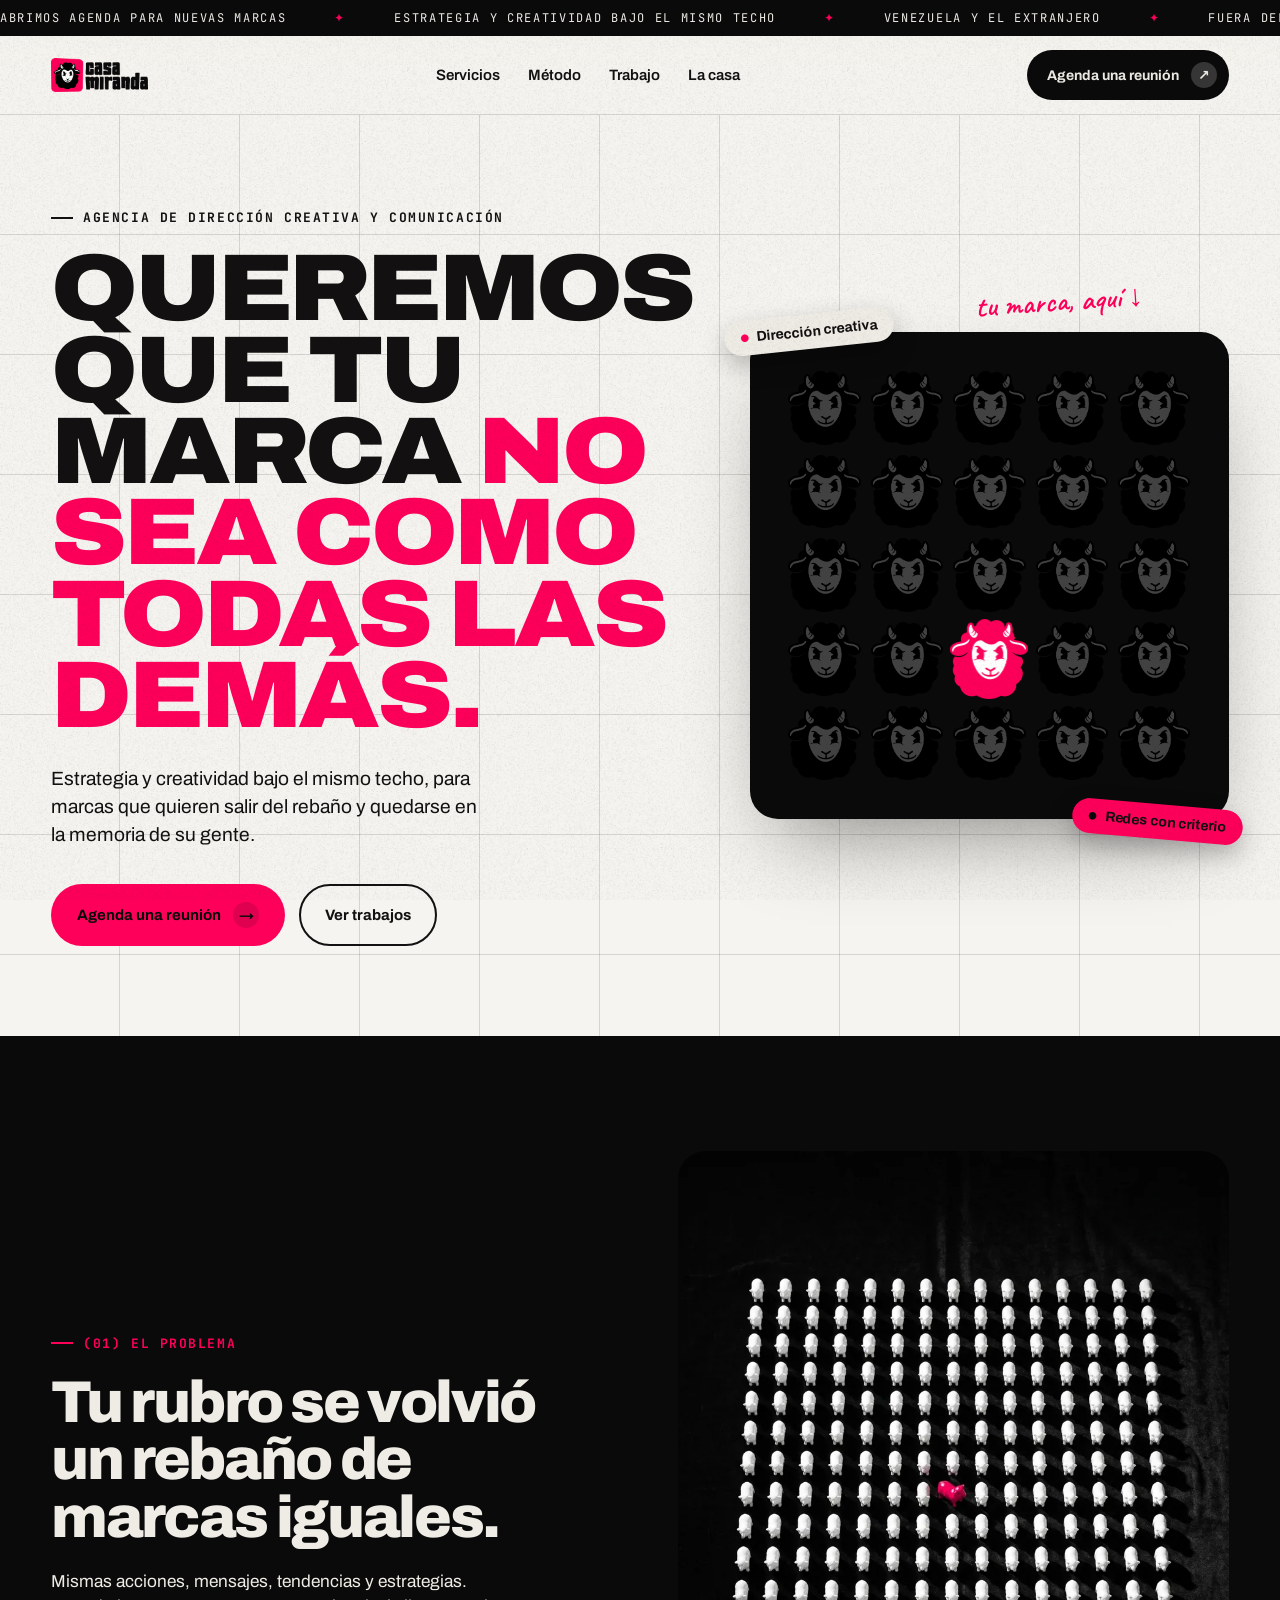
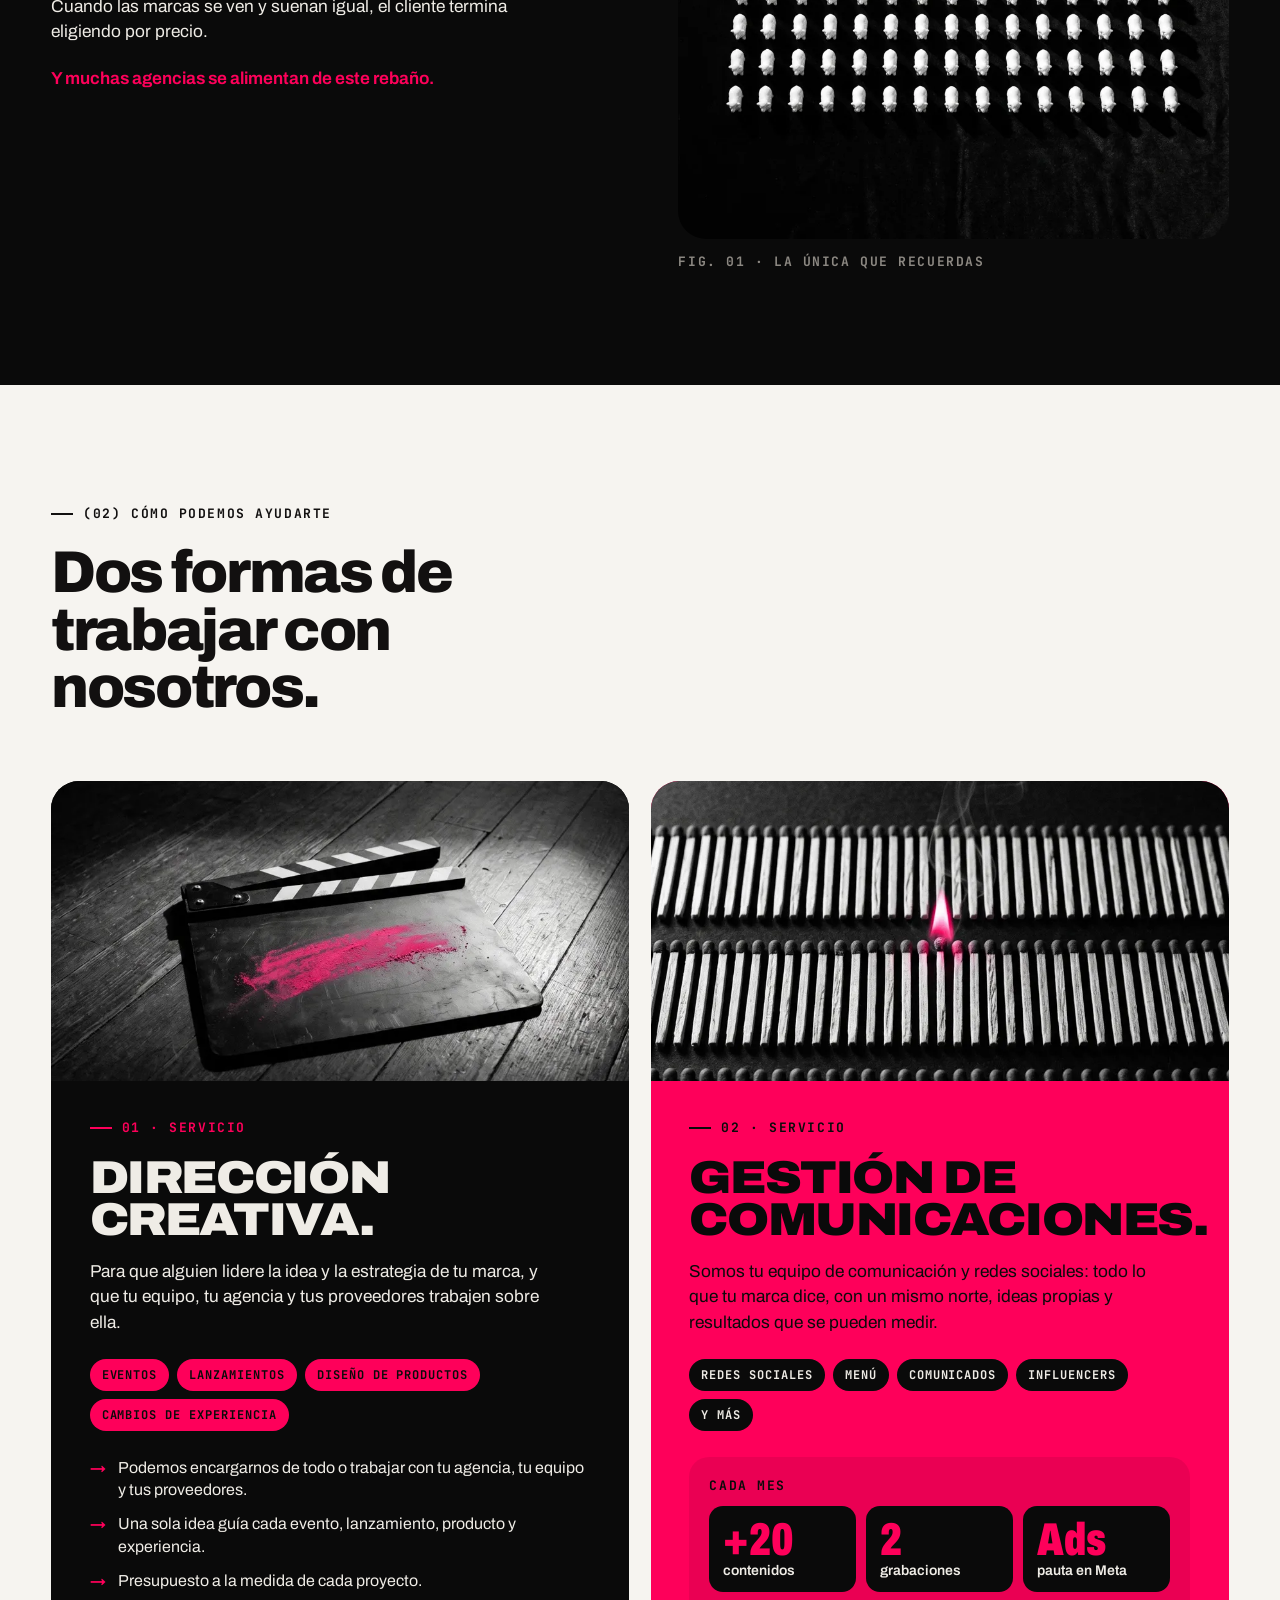
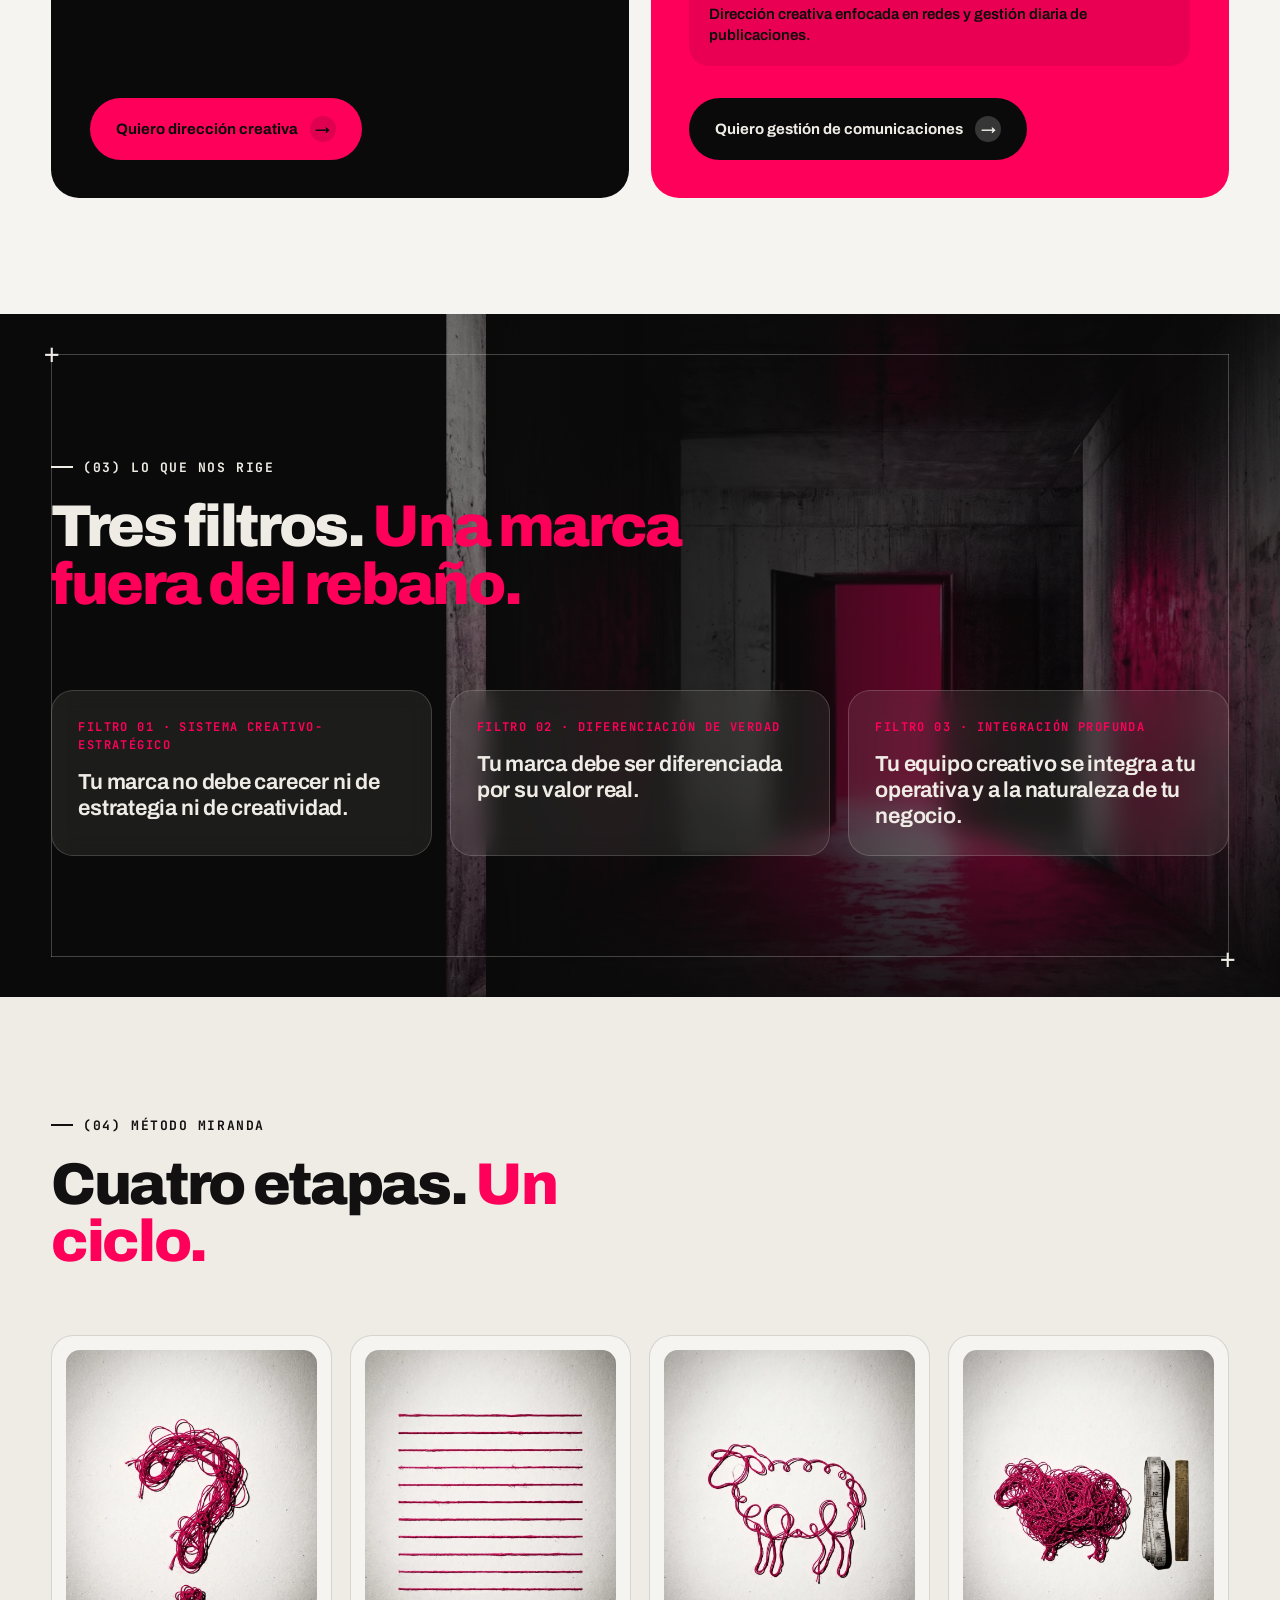
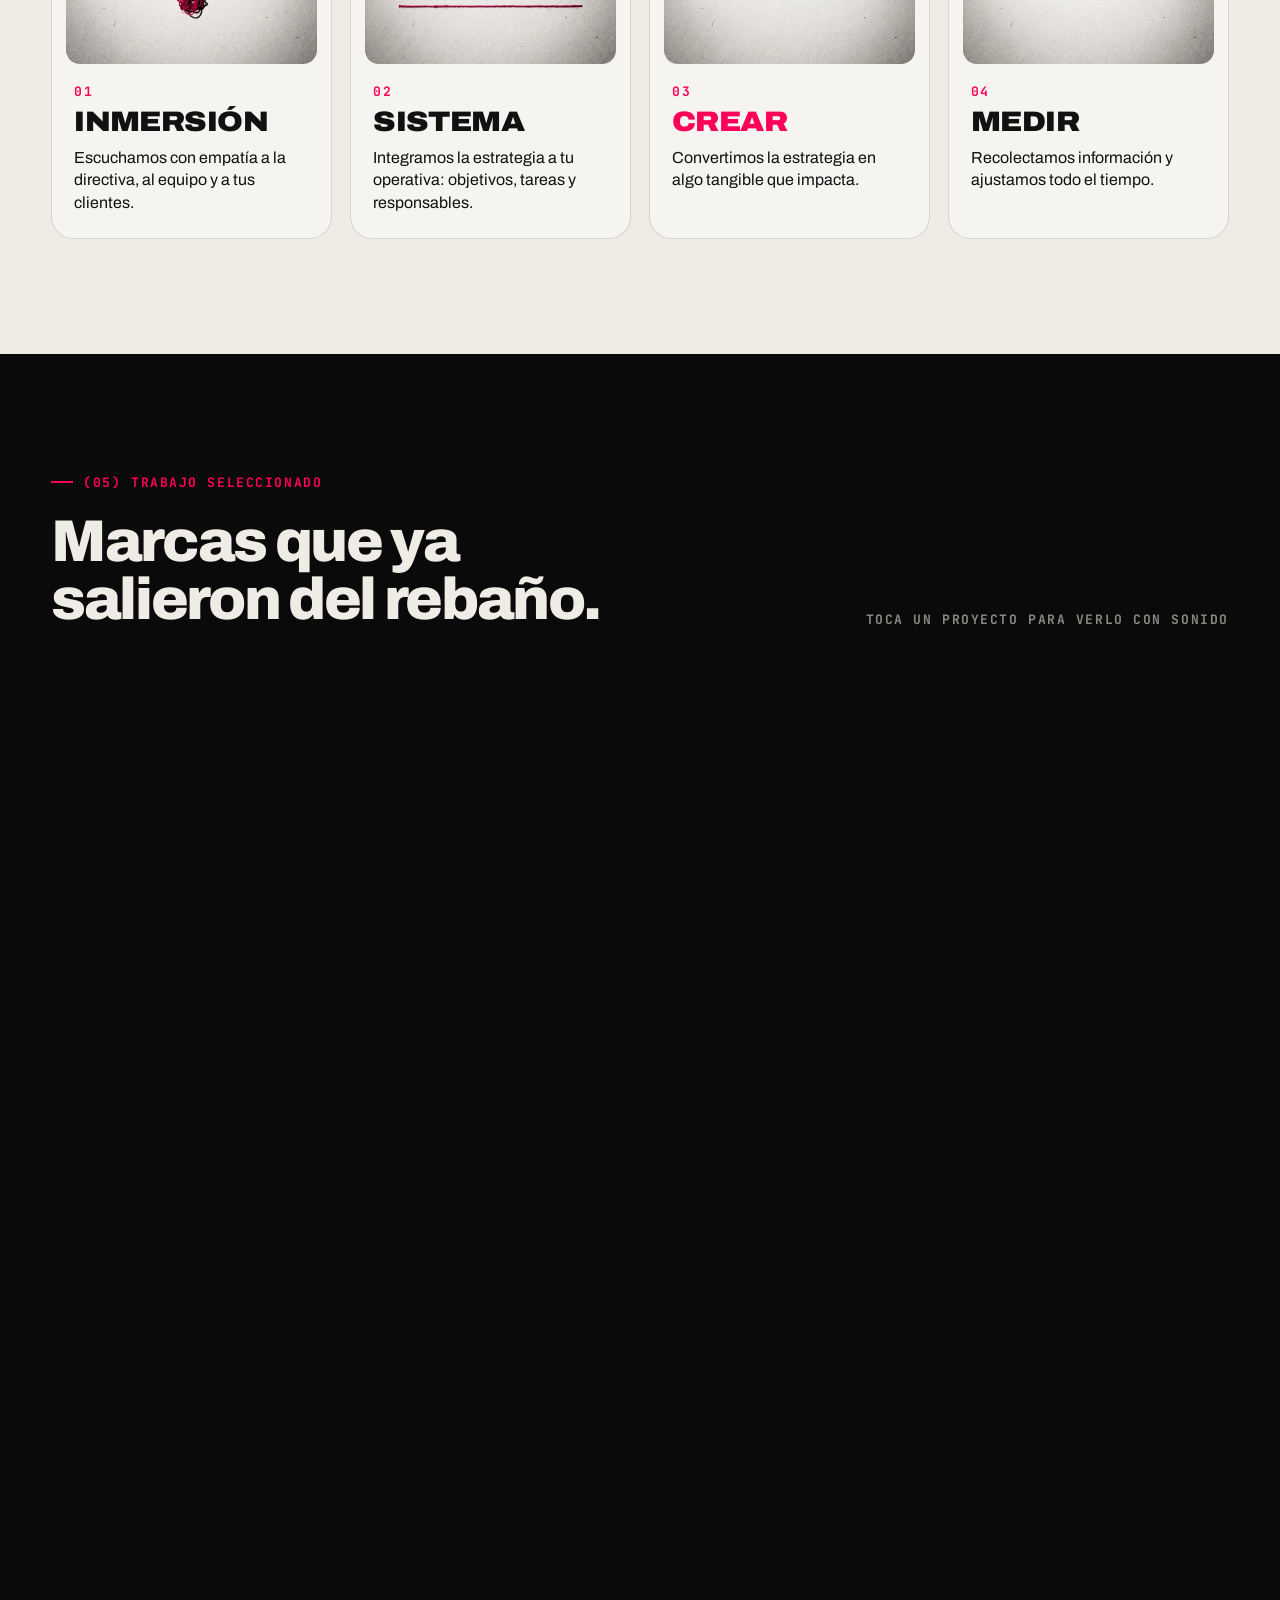
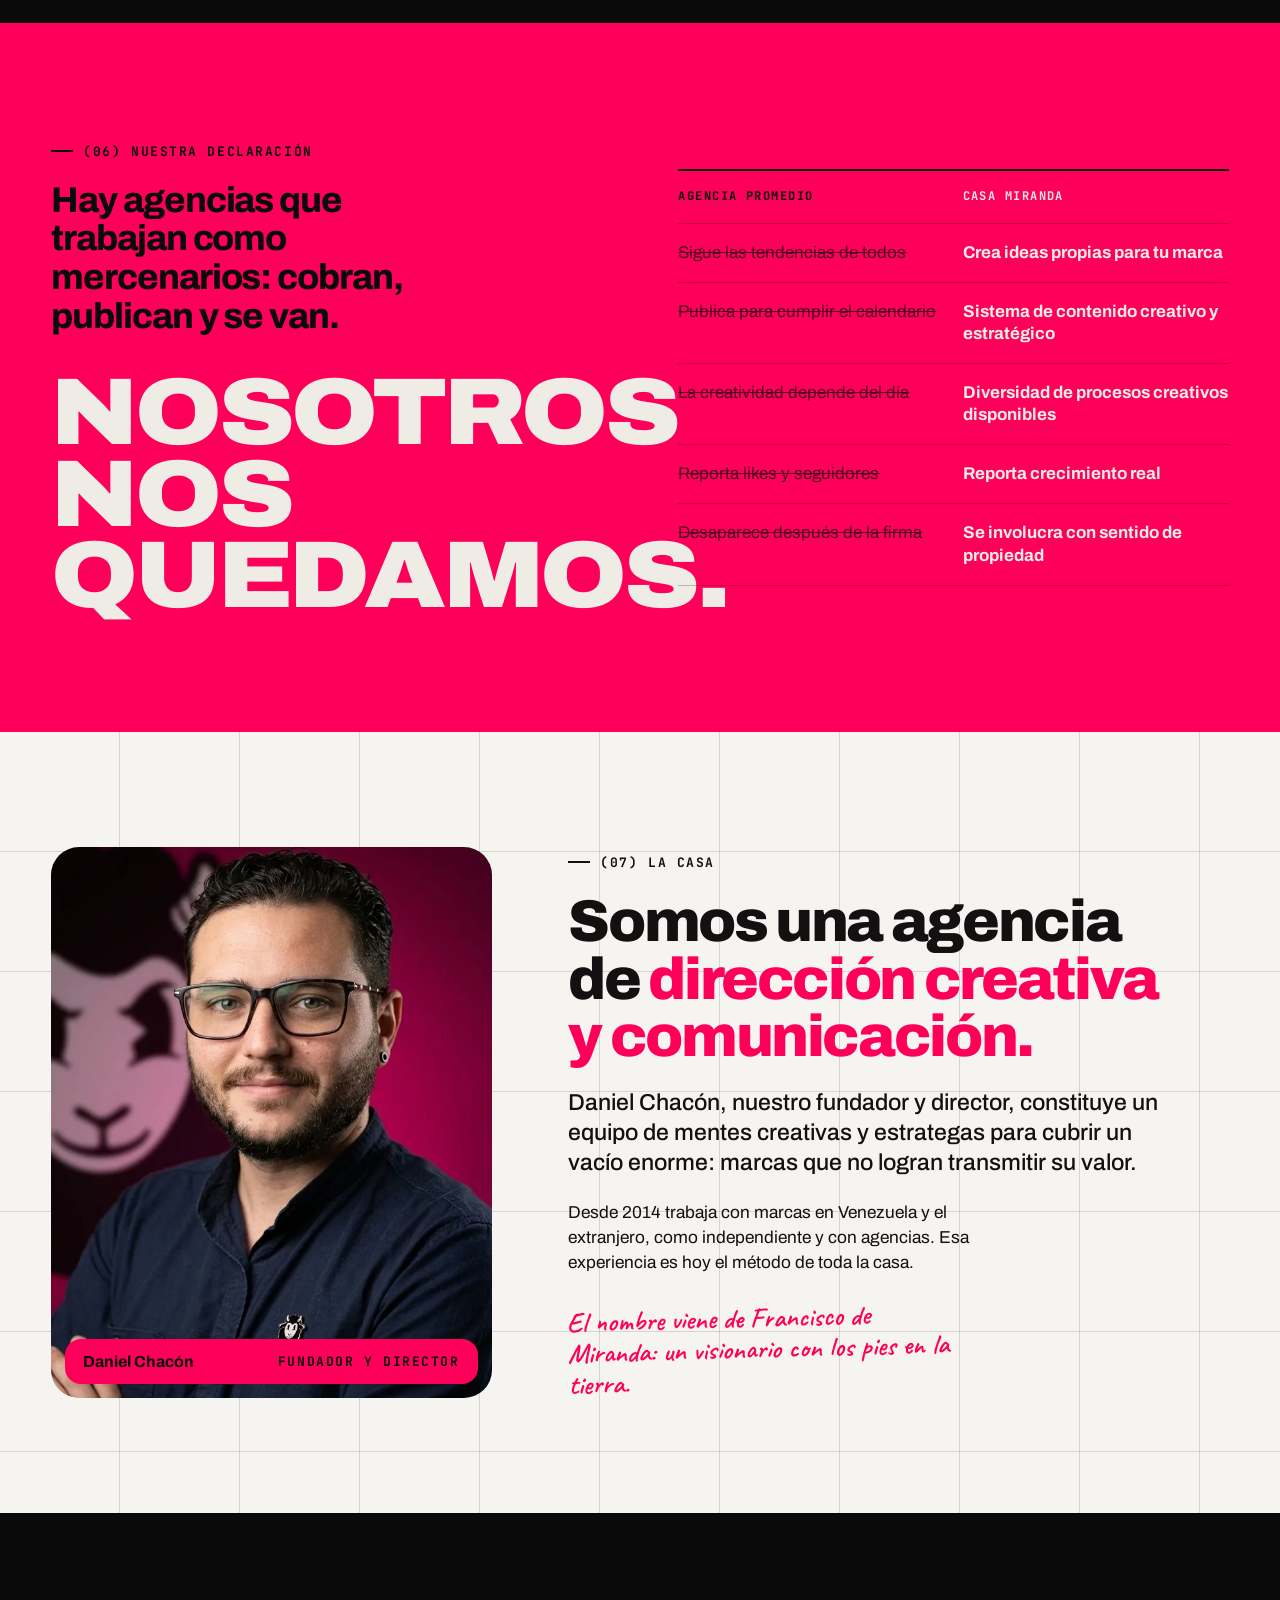
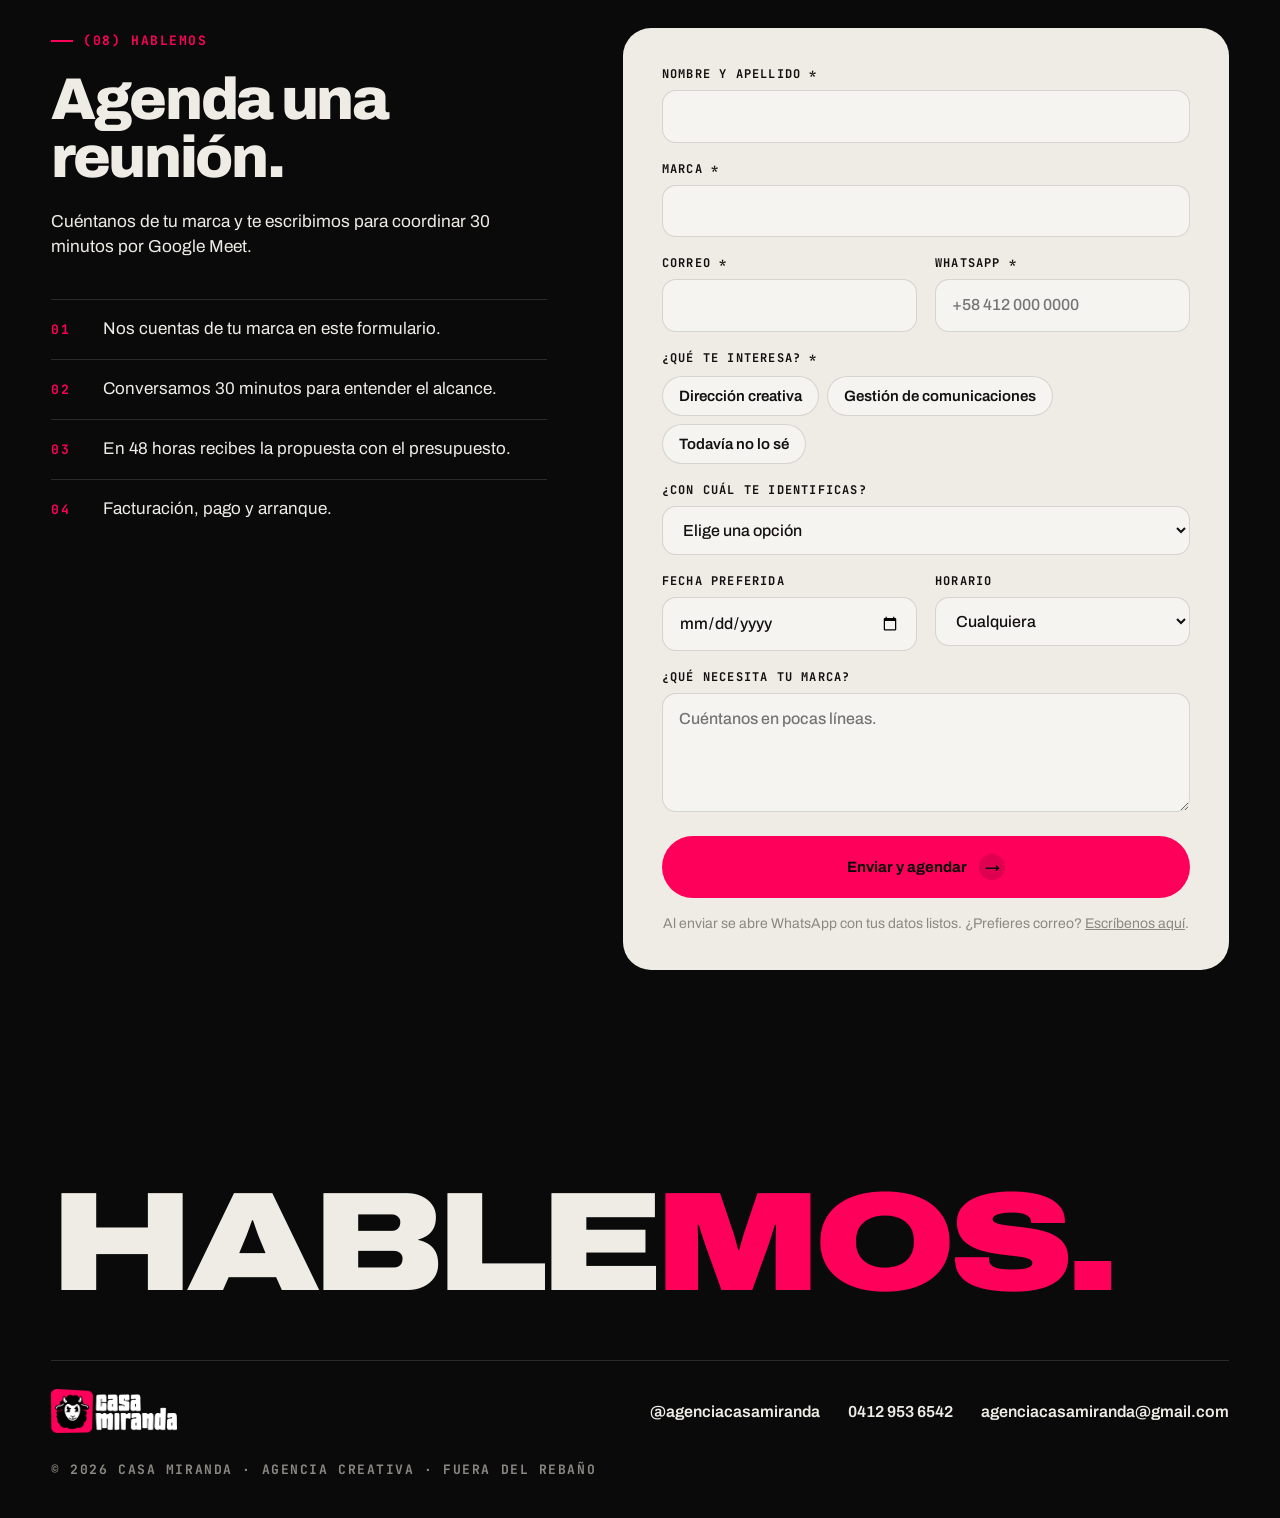
==== index.html @ c282ffa7 "Publish Casa Miranda landing page Co-authored-by: Copilot <223556219+Copilot@users.noreply.github.co" ====
<!doctype html>
<html lang="es">
<head>
<meta charset="utf-8">
<meta name="viewport" content="width=device-width, initial-scale=1">
<title>Casa Miranda · Agencia de dirección creativa y comunicación</title>
<meta name="description" content="Queremos que tu marca no sea como todas las demás. Dirección creativa y gestión de comunicaciones: estrategia y creatividad bajo el mismo techo.">
<meta name="theme-color" content="#0A0A0A">
<meta property="og:title" content="Casa Miranda · Fuera del rebaño">
<meta property="og:description" content="Agencia de dirección creativa y comunicación. Estrategia y creatividad bajo el mismo techo.">
<meta property="og:image" content="assets/og-casa-miranda.png">
<meta property="og:type" content="website">
<meta name="twitter:card" content="summary_large_image">
<meta name="twitter:title" content="Casa Miranda · Fuera del rebaño">
<meta name="twitter:description" content="Agencia de dirección creativa y comunicación. Estrategia y creatividad bajo el mismo techo.">
<meta name="twitter:image" content="assets/og-casa-miranda.png">
<link rel="icon" href="assets/favicon.png">
<link rel="preconnect" href="https://fonts.googleapis.com"><link rel="preconnect" href="https://fonts.gstatic.com" crossorigin>
<link href="https://fonts.googleapis.com/css2?family=Archivo:wdth,wght@62..125,400..900&family=JetBrains+Mono:wght@500;700&family=Caveat:wght@600&display=swap" rel="stylesheet">
<link rel="stylesheet" href="styles.css">
<noscript><style>.revela{opacity:1!important;transform:none!important}</style></noscript>
</head>
<body>

<div class="ticker" aria-hidden="true"><div class="ticker__pista">
  <span>Abrimos agenda para nuevas marcas</span><span>Estrategia y creatividad bajo el mismo techo</span><span>Venezuela y el extranjero</span><span>Fuera del rebaño</span>
  <span>Abrimos agenda para nuevas marcas</span><span>Estrategia y creatividad bajo el mismo techo</span><span>Venezuela y el extranjero</span><span>Fuera del rebaño</span>
</div></div>

<header class="nav">
  <a href="#inicio" class="nav__logo" aria-label="Casa Miranda, inicio"><img src="assets/logo-h-negro.png" alt="Casa Miranda"></a>
  <nav class="nav__links" aria-label="Secciones">
    <a href="#servicios">Servicios</a><a href="#metodo">Método</a><a href="#trabajo">Trabajo</a><a href="#casa">La casa</a>
  </nav>
  <a href="#agenda" class="boton boton--negro">Agenda una reunión <span class="flecha">↗</span></a>
</header>

<main id="inicio">

<!-- HERO -->
<section class="hero reticula">
  <div class="hero__texto">
    <p class="etiqueta">Agencia de dirección creativa y comunicación</p>
    <h1 class="titular">Queremos que tu marca <em>no sea como todas las demás.</em></h1>
    <p class="hero__bajada">Estrategia y creatividad bajo el mismo techo, para marcas que quieren salir del rebaño y quedarse en la memoria de su gente.</p>
    <div class="hero__acciones">
      <a href="#agenda" class="boton boton--rosa">Agenda una reunión <span class="flecha">→</span></a>
      <a href="#trabajo" class="boton boton--linea">Ver trabajos</a>
    </div>
  </div>
  <div class="hero__rebano" aria-label="Un rebaño de ovejas negras con una sola oveja rosa">
    <div class="rebano" id="rebano"></div>
    <span class="sticker sticker--1">Dirección creativa</span>
    <span class="sticker sticker--2">Redes con criterio</span>
    <span class="mano hero__nota">tu marca, aquí ↓</span>
  </div>
</section>

<!-- EL PROBLEMA -->
<section class="bloque bloque--negro problema">
  <div class="problema__texto revela">
    <p class="etiqueta etiqueta--rosa">(01) El problema</p>
    <h2 class="titulo">Tu rubro se volvió un rebaño de marcas iguales.</h2>
    <p class="cuerpo">Mismas acciones, mensajes, tendencias y estrategias. Cuando las marcas se ven y suenan igual, el cliente termina eligiendo por precio.</p>
    <p class="cuerpo cuerpo--rosa">Y muchas agencias se alimentan de este rebaño.</p>
  </div>
  <figure class="problema__foto revela">
    <img src="assets/img/cm-01.webp" alt="Cuadrícula de ovejas blancas de porcelana con una sola oveja rosa" loading="lazy">
    <figcaption class="mono">Fig. 01 · La única que recuerdas</figcaption>
  </figure>
</section>

<!-- SERVICIOS -->
<section class="bloque servicios" id="servicios">
  <div class="cabeza revela">
    <p class="etiqueta">(02) Cómo podemos ayudarte</p>
    <h2 class="titulo">Dos formas de trabajar con nosotros.</h2>
  </div>
  <div class="servicios__grid">
    <article class="servicio servicio--negro revela">
      <div class="servicio__foto"><img src="assets/img/cm-26.webp" alt="Claqueta de cine con una mancha rosa" loading="lazy"></div>
      <div class="servicio__cuerpo">
        <p class="etiqueta etiqueta--rosa">01 · Servicio</p>
        <h3 class="servicio__titulo">Dirección creativa.</h3>
        <p class="cuerpo">Para que alguien lidere la idea y la estrategia de tu marca, y que tu equipo, tu agencia y tus proveedores trabajen sobre ella.</p>
        <ul class="chips"><li>Eventos</li><li>Lanzamientos</li><li>Diseño de productos</li><li>Cambios de experiencia</li></ul>
        <ul class="lista">
          <li>Podemos encargarnos de todo o trabajar con tu agencia, tu equipo y tus proveedores.</li>
          <li>Una sola idea guía cada evento, lanzamiento, producto y experiencia.</li>
          <li>Presupuesto a la medida de cada proyecto.</li>
        </ul>
        <a href="#agenda" class="boton boton--rosa" data-servicio="Dirección creativa">Quiero dirección creativa <span class="flecha">→</span></a>
      </div>
    </article>
    <article class="servicio servicio--rosa revela">
      <div class="servicio__foto"><img src="assets/img/cm-03.webp" alt="Una fila de fósforos con uno solo encendido en rosa" loading="lazy"></div>
      <div class="servicio__cuerpo">
        <p class="etiqueta">02 · Servicio</p>
        <h3 class="servicio__titulo">Gestión de comunicaciones.</h3>
        <p class="cuerpo">Somos tu equipo de comunicación y redes sociales: todo lo que tu marca dice, con un mismo norte, ideas propias y resultados que se pueden medir.</p>
        <ul class="chips chips--negro"><li>Redes sociales</li><li>Menú</li><li>Comunicados</li><li>Influencers</li><li>Y más</li></ul>
        <div class="mes">
          <p class="mono mes__titulo">Cada mes</p>
          <div class="mes__grid">
            <div><strong>+20</strong><span>contenidos</span></div>
            <div><strong>2</strong><span>grabaciones</span></div>
            <div><strong>Ads</strong><span>pauta en Meta</span></div>
          </div>
          <p class="mes__extra">Dirección creativa enfocada en redes y gestión diaria de publicaciones.</p>
        </div>
        <a href="#agenda" class="boton boton--negro" data-servicio="Gestión de comunicaciones">Quiero gestión de comunicaciones <span class="flecha">→</span></a>
      </div>
    </article>
  </div>
</section>

<!-- TRES FILTROS -->
<section class="filtros" aria-labelledby="t-filtros">
  <div class="filtros__fondo"><img src="assets/img/cm-07-c.webp" alt="" loading="lazy"></div>
  <div class="filtros__reticula" aria-hidden="true"><i></i><i></i><i></i><i></i></div>
  <div class="filtros__contenido">
    <p class="etiqueta etiqueta--hueso revela">(03) Lo que nos rige</p>
    <h2 class="titulo titulo--hueso revela" id="t-filtros">Tres filtros. <em>Una marca fuera del rebaño.</em></h2>
    <div class="filtros__grid">
      <article class="filtro revela"><span class="mono">Filtro 01 · Sistema creativo-estratégico</span><p>Tu marca no debe carecer ni de estrategia ni de creatividad.</p></article>
      <article class="filtro revela"><span class="mono">Filtro 02 · Diferenciación de verdad</span><p>Tu marca debe ser diferenciada por su valor real.</p></article>
      <article class="filtro revela"><span class="mono">Filtro 03 · Integración profunda</span><p>Tu equipo creativo se integra a tu operativa y a la naturaleza de tu negocio.</p></article>
    </div>
  </div>
</section>

<!-- MÉTODO -->
<section class="bloque metodo" id="metodo">
  <div class="cabeza revela">
    <p class="etiqueta">(04) Método Miranda</p>
    <h2 class="titulo">Cuatro etapas. <em>Un ciclo.</em></h2>
  </div>
  <ol class="metodo__lista">
    <li class="paso revela"><img src="assets/img/cm-18.webp" alt="Hilo rosa enredado en forma de signo de interrogación" loading="lazy"><span class="mono">01</span><h3>Inmersión</h3><p>Escuchamos con empatía a la directiva, al equipo y a tus clientes.</p></li>
    <li class="paso revela"><img src="assets/img/cm-19.webp" alt="Hilo rosa ordenado en líneas rectas" loading="lazy"><span class="mono">02</span><h3>Sistema</h3><p>Integramos la estrategia a tu operativa: objetivos, tareas y responsables.</p></li>
    <li class="paso revela"><img src="assets/img/cm-20.webp" alt="Hilo rosa con la silueta de una oveja" loading="lazy"><span class="mono">03</span><h3>Crear</h3><p>Convertimos la estrategia en algo tangible que impacta.</p></li>
    <li class="paso revela"><img src="assets/img/cm-21.webp" alt="Oveja de hilo rosa junto a una cinta métrica" loading="lazy"><span class="mono">04</span><h3>Medir</h3><p>Recolectamos información y ajustamos todo el tiempo.</p></li>
  </ol>
</section>

<!-- TRABAJO -->
<section class="bloque bloque--negro trabajo" id="trabajo">
  <div class="cabeza cabeza--fila revela">
    <div>
      <p class="etiqueta etiqueta--rosa">(05) Trabajo seleccionado</p>
      <h2 class="titulo titulo--hueso">Marcas que ya salieron del rebaño.</h2>
    </div>
    <p class="mono trabajo__ayuda">Toca un proyecto para verlo con sonido</p>
  </div>
  <div class="trabajo__grid">
    <button class="caso revela" data-video="assets/video/yola.mp4">
      <span class="caso__marco"><video src="assets/video/yola.mp4" poster="assets/video/yola.jpg" muted loop playsinline preload="none"></video><span class="caso__play" aria-hidden="true">▶</span></span>
      <span class="caso__info"><span class="chips chips--chico"><span>Dirección creativa</span><span>Redes sociales</span></span>
        <strong>Yola Alliance</strong><span>Dirección creativa de programa de formación y gestión de comunicaciones en redes sociales.</span></span>
    </button>
    <button class="caso revela" data-video="assets/video/dos-maderas.mp4">
      <span class="caso__marco"><video src="assets/video/dos-maderas.mp4" poster="assets/video/dos-maderas.jpg" muted loop playsinline preload="none"></video><span class="caso__play" aria-hidden="true">▶</span></span>
      <span class="caso__info"><span class="chips chips--chico"><span>Experiencia de marca</span><span>Lanzamiento</span></span>
        <strong>Dos Maderas Café</strong><span>Dirección creativa de la experiencia de marca de la cafetería y contenido de lanzamiento.</span></span>
    </button>
    <button class="caso revela" data-video="assets/video/popsitiva.mp4">
      <span class="caso__marco"><video src="assets/video/popsitiva.mp4" poster="assets/video/popsitiva.jpg" muted loop playsinline preload="none"></video><span class="caso__play" aria-hidden="true">▶</span></span>
      <span class="caso__info"><span class="chips chips--chico"><span>Edición</span><span>Podcast</span></span>
        <strong>Popsitiva</strong><span>Edición de podcast.</span></span>
    </button>
  </div>
</section>

<!-- DECLARACIÓN -->
<section class="bloque bloque--rosa declaracion">
  <div class="declaracion__frase revela">
    <p class="etiqueta">(06) Nuestra declaración</p>
    <p class="declaracion__cita">Hay agencias que trabajan como mercenarios: cobran, publican y se van.</p>
    <p class="titular titular--hueso">Nosotros nos quedamos.</p>
  </div>
  <div class="contraste revela">
    <div class="contraste__fila contraste__cab"><span>Agencia promedio</span><span>Casa Miranda</span></div>
    <div class="contraste__fila"><s>Sigue las tendencias de todos</s><span>Crea ideas propias para tu marca</span></div>
    <div class="contraste__fila"><s>Publica para cumplir el calendario</s><span>Sistema de contenido creativo y estratégico</span></div>
    <div class="contraste__fila"><s>La creatividad depende del día</s><span>Diversidad de procesos creativos disponibles</span></div>
    <div class="contraste__fila"><s>Reporta likes y seguidores</s><span>Reporta crecimiento real</span></div>
    <div class="contraste__fila"><s>Desaparece después de la firma</s><span>Se involucra con sentido de propiedad</span></div>
  </div>
</section>

<!-- LA CASA -->
<section class="bloque casa reticula" id="casa">
  <figure class="casa__foto revela">
    <img src="assets/img/daniel.webp" alt="Daniel Chacón, fundador y director de Casa Miranda" loading="lazy">
    <figcaption><strong>Daniel Chacón</strong><span class="mono">Fundador y director</span></figcaption>
  </figure>
  <div class="casa__texto revela">
    <p class="etiqueta">(07) La casa</p>
    <h2 class="titulo">Somos una agencia de <em>dirección creativa y comunicación.</em></h2>
    <p class="cuerpo cuerpo--grande">Daniel Chacón, nuestro fundador y director, constituye un equipo de mentes creativas y estrategas para cubrir un vacío enorme: marcas que no logran transmitir su valor.</p>
    <p class="cuerpo">Desde 2014 trabaja con marcas en Venezuela y el extranjero, como independiente y con agencias. Esa experiencia es hoy el método de toda la casa.</p>
    <p class="mano casa__firma">El nombre viene de Francisco de Miranda: un visionario con los pies en la tierra.</p>
  </div>
</section>

<!-- AGENDA -->
<section class="bloque bloque--negro agenda" id="agenda">
  <div class="agenda__texto revela">
    <p class="etiqueta etiqueta--rosa">(08) Hablemos</p>
    <h2 class="titulo titulo--hueso">Agenda una reunión.</h2>
    <p class="cuerpo">Cuéntanos de tu marca y te escribimos para coordinar 30 minutos por Google Meet.</p>
    <ol class="pasos-cortos">
      <li><span class="mono">01</span>Nos cuentas de tu marca en este formulario.</li>
      <li><span class="mono">02</span>Conversamos 30 minutos para entender el alcance.</li>
      <li><span class="mono">03</span>En 48 horas recibes la propuesta con el presupuesto.</li>
      <li><span class="mono">04</span>Facturación, pago y arranque.</li>
    </ol>
  </div>
  <form class="formulario revela" id="formulario" novalidate>
    <div class="campo"><label for="f-nombre">Nombre y apellido *</label><input id="f-nombre" name="nombre" required autocomplete="name"></div>
    <div class="campo"><label for="f-marca">Marca *</label><input id="f-marca" name="marca" required autocomplete="organization"></div>
    <div class="campo campo--mitad"><label for="f-correo">Correo *</label><input id="f-correo" name="correo" type="email" required autocomplete="email"></div>
    <div class="campo campo--mitad"><label for="f-whatsapp">WhatsApp *</label><input id="f-whatsapp" name="whatsapp" type="tel" required autocomplete="tel" placeholder="+58 412 000 0000"></div>
    <fieldset class="campo">
      <legend>¿Qué te interesa? *</legend>
      <div class="opciones">
        <label><input type="radio" name="servicio" value="Dirección creativa" required><span>Dirección creativa</span></label>
        <label><input type="radio" name="servicio" value="Gestión de comunicaciones"><span>Gestión de comunicaciones</span></label>
        <label><input type="radio" name="servicio" value="Todavía no lo sé"><span>Todavía no lo sé</span></label>
      </div>
    </fieldset>
    <div class="campo"><label for="f-perfil">¿Con cuál te identificas?</label>
      <select id="f-perfil" name="perfil">
        <option value="">Elige una opción</option>
        <option>Mi marca tiene años de historia y no quiero quedarme dormido.</option>
        <option>Estoy cansado de propuestas de relleno y exijo ideas con buen acabado.</option>
        <option>Mi producto ya funciona, pero el marketing todavía depende de mí.</option>
        <option>Mi marca es parte de mi vida y quiero un equipo que la sienta igual.</option>
      </select></div>
    <div class="campo campo--mitad"><label for="f-fecha">Fecha preferida</label><input id="f-fecha" name="fecha" type="date"></div>
    <div class="campo campo--mitad"><label for="f-hora">Horario</label>
      <select id="f-hora" name="hora"><option value="">Cualquiera</option><option>Mañana</option><option>Tarde</option></select></div>
    <div class="campo"><label for="f-mensaje">¿Qué necesita tu marca?</label><textarea id="f-mensaje" name="mensaje" rows="4" placeholder="Cuéntanos en pocas líneas."></textarea></div>
    <p class="formulario__error" id="f-error" role="alert"></p>
    <button type="submit" class="boton boton--rosa boton--ancho">Enviar y agendar <span class="flecha">→</span></button>
    <p class="formulario__nota">Al enviar se abre WhatsApp con tus datos listos. ¿Prefieres correo? <a href="#" data-correo>Escríbenos aquí</a>.</p>
    <div class="formulario__ok" id="f-ok" hidden>
      <p class="titulo titulo--chico">Listo.</p>
      <p>Se abrió WhatsApp con tu solicitud. Si no se abrió, <a href="#" id="f-reabrir">toca aquí</a>. Te respondemos para fijar la reunión.</p>
    </div>
  </form>
</section>

</main>

<footer class="pie">
  <p class="pie__grande">Hable<em>mos.</em></p>
  <div class="pie__fila">
    <img src="assets/logo-h-blanco.png" alt="Casa Miranda" class="pie__logo">
    <ul class="pie__contacto">
      <li><a href="#" data-red="instagram">@agenciacasamiranda</a></li>
      <li><a href="#" data-wa="Hola, vengo de la web de Casa Miranda">0412 953 6542</a></li>
      <li><a href="#" data-correo>agenciacasamiranda@gmail.com</a></li>
    </ul>
  </div>
  <p class="mono pie__legal">© 2026 Casa Miranda · Agencia creativa · Fuera del rebaño</p>
</footer>

<div class="visor" id="visor" role="dialog" aria-modal="true" aria-label="Reproducción del proyecto" hidden>
  <button class="visor__cerrar" aria-label="Cerrar">✕</button>
  <video controls playsinline></video>
</div>

<script src="main.js"></script>
</body>
</html>
---- styles.css ----
/* Casa Miranda · landing v2 — editorial con grano, retícula visible y un solo golpe de rosa */
:root {
  --rosa: #FE005A; --rosa-osc: #D9004D; --negro: #0A0A0A; --carbon: #161514; --hueso: #EFECE6; --papel: #F6F4F0;
  --piedra: #8C8882; --tinta: #121010; --linea: rgba(18, 16, 16, .14); --linea-osc: rgba(239, 236, 230, .14);
  --f: 'Archivo', system-ui, sans-serif; --mono: 'JetBrains Mono', ui-monospace, monospace; --mano: 'Caveat', cursive;
  --m: clamp(18px, 4vw, 64px); --radio: 28px; --max: 1440px;
}
* { box-sizing: border-box; margin: 0; padding: 0; }
html { scroll-behavior: smooth; scroll-padding-top: 90px; }
body { font-family: var(--f); background: var(--papel); color: var(--tinta); -webkit-font-smoothing: antialiased; overflow-x: hidden; }
body::after { content: ''; position: fixed; inset: 0; pointer-events: none; z-index: 100; background: url('assets/grano-oscuro.png'); background-size: 220px; opacity: .22; mix-blend-mode: multiply; }
img, video { display: block; max-width: 100%; }
a { color: inherit; }
em { font-style: normal; color: var(--rosa); }

/* Tipografía */
.etiqueta, .mono { font-family: var(--mono); font-weight: 700; font-size: 13px; letter-spacing: .12em; text-transform: uppercase; }
.etiqueta { margin-bottom: 22px; display: inline-flex; gap: 10px; align-items: center; }
.etiqueta::before { content: ''; width: 22px; height: 2px; background: currentColor; }
.etiqueta--rosa { color: var(--rosa); } .etiqueta--hueso { color: var(--hueso); }
.titular { font-weight: 900; font-variation-settings: 'wdth' 112; text-transform: uppercase; font-size: clamp(44px, 7.4vw, 124px); line-height: .86; letter-spacing: -.035em; }
.titular--hueso { color: var(--hueso); }
.titulo { font-weight: 850; font-variation-settings: 'wdth' 100; font-size: clamp(34px, 4.6vw, 72px); line-height: .98; letter-spacing: -.04em; max-width: 16ch; }
.titulo--hueso { color: var(--hueso); }
.titulo--chico { font-size: 34px; }
.cuerpo { font-size: clamp(17px, 1.35vw, 21px); line-height: 1.45; max-width: 46ch; margin-top: 22px; }
.cuerpo--grande { font-size: clamp(20px, 1.8vw, 28px); line-height: 1.3; font-weight: 500; }
.cuerpo--rosa { color: var(--rosa); font-weight: 650; }
.mano { font-family: var(--mano); font-weight: 600; color: var(--rosa); }

/* Botones */
.boton { display: inline-flex; align-items: center; gap: 12px; padding: 16px 24px; border-radius: 999px; font-weight: 700; font-size: 15px; text-decoration: none; border: 2px solid transparent; transition: transform .25s cubic-bezier(.2,.8,.2,1), background .2s, color .2s; white-space: nowrap; cursor: pointer; font-family: var(--f); }
.boton:hover { transform: translateY(-2px); }
.boton .flecha { display: inline-grid; place-items: center; width: 26px; height: 26px; border-radius: 50%; background: rgba(255,255,255,.18); transition: transform .25s; }
.boton:hover .flecha { transform: rotate(-45deg); }
.boton--negro { background: var(--negro); color: var(--hueso); }
.boton--rosa { background: var(--rosa); color: var(--negro); }
.boton--rosa .flecha { background: rgba(0,0,0,.12); }
.boton--linea { border-color: var(--tinta); }
.boton--ancho { width: 100%; justify-content: center; }

/* Ticker y navegación */
.ticker { background: var(--negro); color: var(--hueso); overflow: hidden; font-family: var(--mono); font-size: 12px; letter-spacing: .14em; text-transform: uppercase; padding: 10px 0; }
.ticker__pista { display: flex; gap: 48px; width: max-content; animation: ticker 38s linear infinite; }
.ticker__pista span::after { content: '✦'; color: var(--rosa); margin-left: 48px; }
@keyframes ticker { to { transform: translateX(-50%); } }
.nav { position: sticky; top: 0; z-index: 50; display: flex; align-items: center; justify-content: space-between; gap: 20px; padding: 14px var(--m); background: rgba(246,244,240,.82); backdrop-filter: blur(14px); border-bottom: 1px solid var(--linea); }
.nav__logo img { height: 34px; }
.nav__links { display: flex; gap: 28px; font-weight: 600; font-size: 15px; }
.nav__links a { text-decoration: none; position: relative; }
.nav__links a::after { content: ''; position: absolute; left: 0; right: 100%; bottom: -4px; height: 2px; background: var(--rosa); transition: right .3s; }
.nav__links a:hover::after { right: 0; }
.nav .boton { padding: 10px 10px 10px 18px; font-size: 14px; }

/* Retícula de fondo */
.reticula { background-image: linear-gradient(var(--linea) 1px, transparent 1px), linear-gradient(90deg, var(--linea) 1px, transparent 1px); background-size: 120px 120px; background-position: -1px -1px; }

/* HERO */
.hero { display: grid; grid-template-columns: minmax(0, 1.15fr) minmax(0, .85fr); gap: clamp(28px, 4vw, 72px); align-items: center; padding: clamp(48px, 7vw, 110px) var(--m) clamp(60px, 7vw, 120px); max-width: var(--max); margin: 0 auto; }
.hero__bajada { font-size: clamp(18px, 1.5vw, 22px); line-height: 1.45; max-width: 40ch; margin-top: 28px; }
.hero__acciones { display: flex; gap: 14px; margin-top: 36px; flex-wrap: wrap; }
.hero__rebano { position: relative; background: var(--negro); border-radius: var(--radio); padding: clamp(22px, 3vw, 40px); box-shadow: 0 40px 80px -30px rgba(0,0,0,.45); }
.rebano { display: grid; grid-template-columns: repeat(5, 1fr); gap: 10px; }
.rebano img { width: 100%; aspect-ratio: 881/900; transition: transform .35s cubic-bezier(.2,.8,.2,1); cursor: pointer; }
.rebano img:hover { transform: translateY(-6px) rotate(-6deg); }
.rebano img.es-rosa { transform: scale(1.08); animation: brinco 2.6s ease-in-out infinite; }
@keyframes brinco { 0%, 70%, 100% { transform: translateY(0) scale(1.08); } 80% { transform: translateY(-14px) scale(1.12) rotate(-6deg); } 90% { transform: translateY(0) scale(1.08); } }
.sticker { position: absolute; background: var(--hueso); color: var(--tinta); font-weight: 700; font-size: 14px; padding: 10px 16px; border-radius: 999px; box-shadow: 0 10px 24px rgba(0,0,0,.25); white-space: nowrap; }
.sticker::before { content: '●'; color: var(--rosa); margin-right: 8px; font-size: 10px; vertical-align: 2px; }
.sticker--1 { top: -18px; left: -26px; transform: rotate(-6deg); }
.sticker--2 { bottom: -20px; right: -14px; transform: rotate(5deg); background: var(--rosa); }
.sticker--2::before { color: var(--negro); }
.hero__nota { position: absolute; top: -50px; right: 18%; font-size: 30px; transform: rotate(-4deg); }

/* Bloques */
.bloque { padding: clamp(70px, 9vw, 140px) var(--m); }
.bloque > * { max-width: var(--max); margin-left: auto; margin-right: auto; }
.bloque--negro { background: var(--negro); color: var(--hueso); }
.bloque--rosa { background: var(--rosa); color: var(--negro); }
.cabeza { margin-bottom: clamp(36px, 5vw, 70px); }
.cabeza--fila { display: flex; justify-content: space-between; align-items: flex-end; gap: 24px; flex-wrap: wrap; }

/* Problema */
.problema { display: grid; grid-template-columns: 1fr 1fr; gap: clamp(32px, 6vw, 100px); align-items: center; }
.problema > * { margin: 0; }
.problema__foto { position: relative; }
.problema__foto img { border-radius: var(--radio); aspect-ratio: 4/5; object-fit: cover; width: 100%; }
.problema__foto figcaption { margin-top: 14px; color: var(--piedra); }

/* Servicios */
.servicios__grid { display: grid; grid-template-columns: 1fr 1fr; gap: 22px; }
.servicio { border-radius: var(--radio); overflow: hidden; display: grid; grid-template-rows: 300px 1fr; transition: transform .4s cubic-bezier(.2,.8,.2,1); }
.servicio:hover { transform: translateY(-6px); }
.servicio--negro { background: var(--negro); color: var(--hueso); }
.servicio--rosa { background: var(--rosa); color: var(--negro); }
.servicio__foto { overflow: hidden; }
.servicio__foto img { width: 100%; height: 100%; object-fit: cover; transition: transform 1.2s cubic-bezier(.2,.8,.2,1); }
.servicio:hover .servicio__foto img { transform: scale(1.05); }
.servicio__cuerpo { padding: clamp(26px, 3vw, 44px); display: flex; flex-direction: column; align-items: flex-start; }
.servicio__titulo { font-weight: 900; font-variation-settings: 'wdth' 112; text-transform: uppercase; font-size: clamp(34px, 3.6vw, 58px); line-height: .9; letter-spacing: -.03em; }
.servicio .cuerpo { margin-top: 18px; }
.servicio .boton { margin-top: auto; }
.chips { list-style: none; display: flex; flex-wrap: wrap; gap: 8px; margin: 24px 0 8px; }
.chips li, .chips span { font-family: var(--mono); font-size: 12px; font-weight: 700; letter-spacing: .08em; text-transform: uppercase; padding: 8px 12px; border-radius: 999px; background: var(--rosa); color: var(--negro); }
.chips--negro li { background: var(--negro); color: var(--hueso); }
.chips--chico { margin: 0 0 14px; }
.chips--chico span { background: transparent; border: 1.5px solid var(--linea-osc); color: var(--hueso); font-size: 11px; padding: 6px 10px; }
.lista { list-style: none; margin: 18px 0 32px; display: grid; gap: 12px; }
.lista li { padding-left: 28px; position: relative; line-height: 1.4; font-size: 16px; }
.lista li::before { content: '→'; position: absolute; left: 0; color: var(--rosa); font-weight: 800; }
.mes { background: rgba(0,0,0,.08); border-radius: 20px; padding: 20px; margin: 18px 0 32px; width: 100%; }
.mes__titulo { margin-bottom: 12px; }
.mes__grid { display: grid; grid-template-columns: repeat(3, 1fr); gap: 10px; }
.mes__grid div { background: var(--negro); color: var(--hueso); border-radius: 14px; padding: 14px; }
.mes__grid strong { display: block; font-weight: 900; font-variation-settings: 'wdth' 70; font-size: 46px; line-height: .9; color: var(--rosa); }
.mes__grid span { font-size: 14px; font-weight: 600; }
.mes__extra { margin-top: 12px; font-weight: 600; font-size: 15px; line-height: 1.4; }

/* Filtros: sección cinematográfica con retícula y cruces */
.filtros { position: relative; color: var(--hueso); padding: clamp(90px, 11vw, 170px) var(--m); overflow: hidden; background: var(--negro); }
.filtros__fondo { position: absolute; inset: 0; }
.filtros__fondo img { width: 100%; height: 100%; object-fit: cover; opacity: .55; transform: scale(1.1); }
.filtros__fondo::after { content: ''; position: absolute; inset: 0; background: linear-gradient(180deg, rgba(10,10,10,.85), rgba(10,10,10,.35) 45%, rgba(10,10,10,.9)); }
.filtros__reticula { position: absolute; inset: 40px var(--m); pointer-events: none; }
.filtros__reticula i { position: absolute; background: rgba(239,236,230,.25); }
.filtros__reticula i:nth-child(1) { left: 0; right: 0; top: 0; height: 1px; } .filtros__reticula i:nth-child(2) { left: 0; right: 0; bottom: 0; height: 1px; }
.filtros__reticula i:nth-child(3) { top: 0; bottom: 0; left: 0; width: 1px; } .filtros__reticula i:nth-child(4) { top: 0; bottom: 0; right: 0; width: 1px; }
.filtros__reticula::before, .filtros__reticula::after { content: '+'; position: absolute; font-size: 28px; color: var(--hueso); line-height: 1; }
.filtros__reticula::before { top: -15px; left: -8px; } .filtros__reticula::after { bottom: -15px; right: -8px; }
.filtros__contenido { position: relative; max-width: var(--max); margin: 0 auto; }
.filtros .titulo { max-width: 18ch; }
.filtros__grid { display: grid; grid-template-columns: repeat(3, 1fr); gap: 18px; margin-top: clamp(40px, 6vw, 90px); }
.filtro { background: rgba(239,236,230,.08); backdrop-filter: blur(12px); border: 1px solid rgba(239,236,230,.18); border-radius: 22px; padding: 26px; }
.filtro .mono { color: var(--rosa); font-size: 12px; }
.filtro p { margin-top: 16px; font-size: clamp(20px, 1.7vw, 26px); font-weight: 650; line-height: 1.2; letter-spacing: -.01em; }

/* Método */
.metodo { background: var(--hueso); }
.metodo__lista { list-style: none; display: grid; grid-template-columns: repeat(4, 1fr); gap: 18px; }
.paso { background: var(--papel); border: 1px solid var(--linea); border-radius: 22px; padding: 14px 14px 24px; }
.paso img { border-radius: 14px; aspect-ratio: 4/5; object-fit: cover; width: 100%; margin-bottom: 18px; }
.paso .mono { color: var(--rosa); padding: 0 8px; }
.paso h3 { font-weight: 900; font-variation-settings: 'wdth' 112; text-transform: uppercase; font-size: clamp(24px, 2.2vw, 34px); letter-spacing: -.02em; padding: 6px 8px 0; }
.paso p { padding: 10px 8px 0; line-height: 1.4; font-size: 16px; }
.paso:nth-child(3) h3 { color: var(--rosa); }

/* Trabajo */
.trabajo__ayuda { color: var(--piedra); }
.trabajo__grid { display: grid; grid-template-columns: repeat(3, 1fr); gap: 22px; }
.caso { all: unset; cursor: pointer; display: flex; flex-direction: column; gap: 18px; color: var(--hueso); }
.caso__marco { position: relative; display: block; border-radius: var(--radio); overflow: hidden; aspect-ratio: 9/16; background: var(--carbon); transition: transform .5s cubic-bezier(.2,.8,.2,1); }
.caso:hover .caso__marco, .caso:focus-visible .caso__marco { transform: translateY(-8px) rotate(-.6deg); }
.caso:focus-visible { outline: 3px solid var(--rosa); outline-offset: 6px; border-radius: var(--radio); }
.caso video { width: 100%; height: 100%; object-fit: cover; }
.caso__play { position: absolute; right: 16px; bottom: 16px; width: 52px; height: 52px; border-radius: 50%; background: var(--rosa); color: var(--negro); display: grid; place-items: center; font-size: 16px; transition: transform .3s; }
.caso:hover .caso__play { transform: scale(1.12); }
.caso__info { display: flex; flex-direction: column; }
.caso__info strong { font-weight: 900; font-variation-settings: 'wdth' 112; text-transform: uppercase; font-size: clamp(24px, 2.2vw, 34px); letter-spacing: -.02em; }
.caso__info > span:last-child { margin-top: 8px; color: rgba(239,236,230,.75); line-height: 1.4; font-size: 16px; }

/* Declaración */
.declaracion { display: grid; grid-template-columns: 1fr 1fr; gap: clamp(32px, 6vw, 90px); align-items: center; }
.declaracion > * { margin: 0; }
.declaracion__cita { font-weight: 750; font-size: clamp(26px, 2.8vw, 44px); line-height: 1.08; letter-spacing: -.03em; margin-bottom: 36px; max-width: 18ch; }
.contraste { border-top: 2px solid var(--negro); }
.contraste__fila { display: grid; grid-template-columns: 1fr 1fr; gap: 18px; padding: 18px 0; border-bottom: 1px solid rgba(10,10,10,.25); font-size: 17px; line-height: 1.3; }
.contraste__fila s { opacity: .7; }
.contraste__fila span:last-child { color: var(--hueso); font-weight: 700; }
.contraste__cab { font-family: var(--mono); font-size: 12px; letter-spacing: .12em; text-transform: uppercase; font-weight: 700; }

/* La casa */
.casa { display: grid; grid-template-columns: .8fr 1.2fr; gap: clamp(32px, 6vw, 100px); align-items: center; background-color: var(--papel); }
.casa > * { margin: 0; }
.casa__foto { position: relative; border-radius: var(--radio); overflow: hidden; background: var(--rosa); }
.casa__foto img { width: 100%; aspect-ratio: 4/5; object-fit: cover; }
.casa__foto figcaption { position: absolute; left: 14px; right: 14px; bottom: 14px; background: var(--rosa); color: var(--negro); border-radius: 16px; padding: 14px 18px; display: flex; justify-content: space-between; align-items: center; gap: 12px; }
.casa__firma { font-size: 28px; margin-top: 28px; transform: rotate(-1.5deg); max-width: 30ch; line-height: 1.1; }

/* Agenda y formulario */
.agenda { display: grid; grid-template-columns: .9fr 1.1fr; gap: clamp(32px, 6vw, 90px); align-items: start; }
.agenda > * { margin: 0; }
.pasos-cortos { list-style: none; margin-top: 40px; display: grid; gap: 0; }
.pasos-cortos li { display: grid; grid-template-columns: 52px 1fr; padding: 18px 0; border-top: 1px solid var(--linea-osc); font-size: 17px; line-height: 1.35; }
.pasos-cortos .mono { color: var(--rosa); padding-top: 3px; }
.formulario { background: var(--hueso); color: var(--tinta); border-radius: var(--radio); padding: clamp(24px, 3vw, 44px); display: grid; grid-template-columns: 1fr 1fr; gap: 18px; position: relative; }
.campo { grid-column: span 2; display: flex; flex-direction: column; gap: 8px; border: 0; }
.campo--mitad { grid-column: span 1; }
.campo label, .campo legend { font-family: var(--mono); font-size: 12px; font-weight: 700; letter-spacing: .1em; text-transform: uppercase; }
.campo legend { margin-bottom: 10px; }
.campo input, .campo select, .campo textarea { font: 500 16px/1.4 var(--f); color: var(--tinta); background: var(--papel); border: 1.5px solid var(--linea); border-radius: 14px; padding: 14px 16px; width: 100%; transition: border-color .2s, box-shadow .2s; }
.campo textarea { resize: vertical; }
.campo input:focus, .campo select:focus, .campo textarea:focus { outline: none; border-color: var(--rosa); box-shadow: 0 0 0 4px rgba(254,0,90,.14); }
.campo [aria-invalid="true"] { border-color: var(--rosa); }
.opciones { display: flex; flex-wrap: wrap; gap: 8px; }
.opciones label { cursor: pointer; text-transform: none; letter-spacing: 0; font-family: var(--f); font-size: 15px; }
.opciones input { position: absolute; opacity: 0; pointer-events: none; }
.opciones span { display: inline-block; padding: 11px 16px; border-radius: 999px; border: 1.5px solid var(--linea); background: var(--papel); font-weight: 600; transition: all .2s; }
.opciones input:checked + span { background: var(--negro); color: var(--hueso); border-color: var(--negro); }
.opciones input:focus-visible + span { box-shadow: 0 0 0 4px rgba(254,0,90,.25); }
.formulario .boton { grid-column: span 2; margin-top: 6px; }
.formulario__error { grid-column: span 2; color: var(--rosa-osc); font-weight: 700; min-height: 0; }
.formulario__error:empty { display: none; }
.formulario__nota { grid-column: span 2; font-size: 14px; color: var(--piedra); text-align: center; }
.formulario__ok { position: absolute; inset: 0; background: var(--hueso); border-radius: var(--radio); display: flex; flex-direction: column; justify-content: center; padding: 44px; gap: 14px; font-size: 18px; line-height: 1.45; }
.formulario__ok[hidden] { display: none; }

/* Pie */
.pie { background: var(--negro); color: var(--hueso); padding: clamp(60px, 8vw, 110px) var(--m) 40px; overflow: hidden; }
.pie__grande { font-weight: 900; font-variation-settings: 'wdth' 125; text-transform: uppercase; font-size: clamp(64px, 17vw, 300px); line-height: .8; letter-spacing: -.05em; max-width: var(--max); margin: 0 auto; }
.pie__fila { max-width: var(--max); margin: 60px auto 0; display: flex; justify-content: space-between; align-items: center; gap: 24px; flex-wrap: wrap; border-top: 1px solid var(--linea-osc); padding-top: 28px; }
.pie__logo { height: 44px; }
.pie__contacto { list-style: none; display: flex; gap: 28px; flex-wrap: wrap; font-weight: 600; }
.pie__contacto a { text-decoration: none; }
.pie__contacto a:hover { color: var(--rosa); }
.pie__legal { max-width: var(--max); margin: 28px auto 0; color: var(--piedra); }

/* Visor de video */
.visor { position: fixed; inset: 0; z-index: 200; background: rgba(10,10,10,.92); display: grid; place-items: center; padding: 20px; }
.visor[hidden] { display: none; }
.visor video { max-height: 88vh; width: auto; max-width: 100%; border-radius: 22px; }
.visor__cerrar { position: absolute; top: 18px; right: 18px; width: 48px; height: 48px; border-radius: 50%; border: 0; background: var(--rosa); color: var(--negro); font-size: 18px; cursor: pointer; }

/* Aparición al hacer scroll */
.revela { opacity: 0; transform: translateY(36px); transition: opacity .9s cubic-bezier(.2,.8,.2,1), transform .9s cubic-bezier(.2,.8,.2,1); }
.revela.visto { opacity: 1; transform: none; }
.servicio.revela.visto:hover { transform: translateY(-6px); }

/* Los hijos de grid pueden encogerse (evita desbordes horizontales) */
.formulario > *, .campo input, .campo select, .campo textarea, .servicio, .servicios__grid > *, .filtros__grid > *, .metodo__lista > *, .hero > *, .problema > *, .declaracion > *, .casa > *, .agenda > * { min-width: 0; }
.pie__grande { font-size: clamp(36px, 11vw, 240px); }
/* Filtros: la puerta rosa queda a la derecha y el texto sobre una sombra a la izquierda */
.filtros__fondo { left: 38%; }
.filtros__fondo img { object-position: 50% 40%; }
.filtros__fondo::after { background: linear-gradient(90deg, var(--negro) 0%, rgba(10,10,10,.75) 30%, rgba(10,10,10,.15) 70%, rgba(10,10,10,.5) 100%), linear-gradient(180deg, rgba(10,10,10,.6), transparent 30%, transparent 70%, rgba(10,10,10,.8)); }
@media (max-width: 1000px) {
  .filtros__fondo { left: 0; }
  .filtros__fondo::after { background: linear-gradient(180deg, rgba(10,10,10,.9), rgba(10,10,10,.7) 50%, rgba(10,10,10,.92)); }
}
@media (max-width: 560px) {
  .metodo__lista { grid-template-columns: repeat(2, minmax(0, 1fr)) !important; gap: 10px; }
  .paso { padding: 8px 8px 16px; border-radius: 16px; }
  .paso img { border-radius: 10px; margin-bottom: 10px; }
  .paso h3 { font-size: 20px; padding: 4px 4px 0; }
  .paso p { font-size: 13px; padding: 6px 4px 0; }
  .paso .mono { padding: 0 4px; font-size: 11px; }
  .problema__foto img { aspect-ratio: 1/1; }
}
.opciones input { width: 1px; height: 1px; }
.servicio { grid-template-columns: minmax(0, 1fr); }
.mes__grid { grid-template-columns: repeat(3, minmax(0, 1fr)); }
@media (max-width: 560px) {
  .servicio__titulo { font-size: 7.4vw; }
  .mes { padding: 14px; }
  .mes__grid div { padding: 10px; border-radius: 10px; }
  .mes__grid strong { font-size: 30px; }
  .mes__grid span { font-size: 12px; }
}

/* Responsive */
@media (max-width: 1000px) {
  .nav__links { display: none; }
  .hero, .problema, .declaracion, .casa, .agenda { grid-template-columns: 1fr; }
  .hero__rebano { max-width: 560px; }
  .servicios__grid, .filtros__grid { grid-template-columns: 1fr; }
  .metodo__lista { grid-template-columns: repeat(2, 1fr); }
  .trabajo__grid { grid-template-columns: repeat(3, minmax(240px, 1fr)); overflow-x: auto; scroll-snap-type: x mandatory; padding-bottom: 12px; }
  .caso { scroll-snap-align: start; }
  .casa__foto { max-width: 460px; }
}
@media (max-width: 560px) {
  .nav { padding: 12px 16px; }
  .nav .boton { font-size: 0; padding: 8px; gap: 0; } .nav .boton .flecha { font-size: 14px; }
  .nav__logo img { height: 28px; }
  .hero, .bloque, .filtros, .pie { padding-left: 16px; padding-right: 16px; }
  .sticker--1 { left: -6px; } .sticker--2 { right: -4px; }
  .hero__nota { top: -46px; right: 6%; }
  .metodo__lista { grid-template-columns: 1fr; }
  .trabajo__grid { grid-template-columns: repeat(3, 78%); }
  .servicio { grid-template-rows: 220px 1fr; }
  .mes__grid strong { font-size: 36px; }
  .formulario { grid-template-columns: 1fr; }
  .campo, .campo--mitad, .formulario .boton, .formulario__nota, .formulario__error { grid-column: span 1; }
  .contraste__fila { font-size: 15px; }
  .boton { white-space: normal; }
}
@media (prefers-reduced-motion: reduce) {
  *, *::before, *::after { animation: none !important; transition: none !important; }
  .revela { opacity: 1; transform: none; }
  html { scroll-behavior: auto; }
}
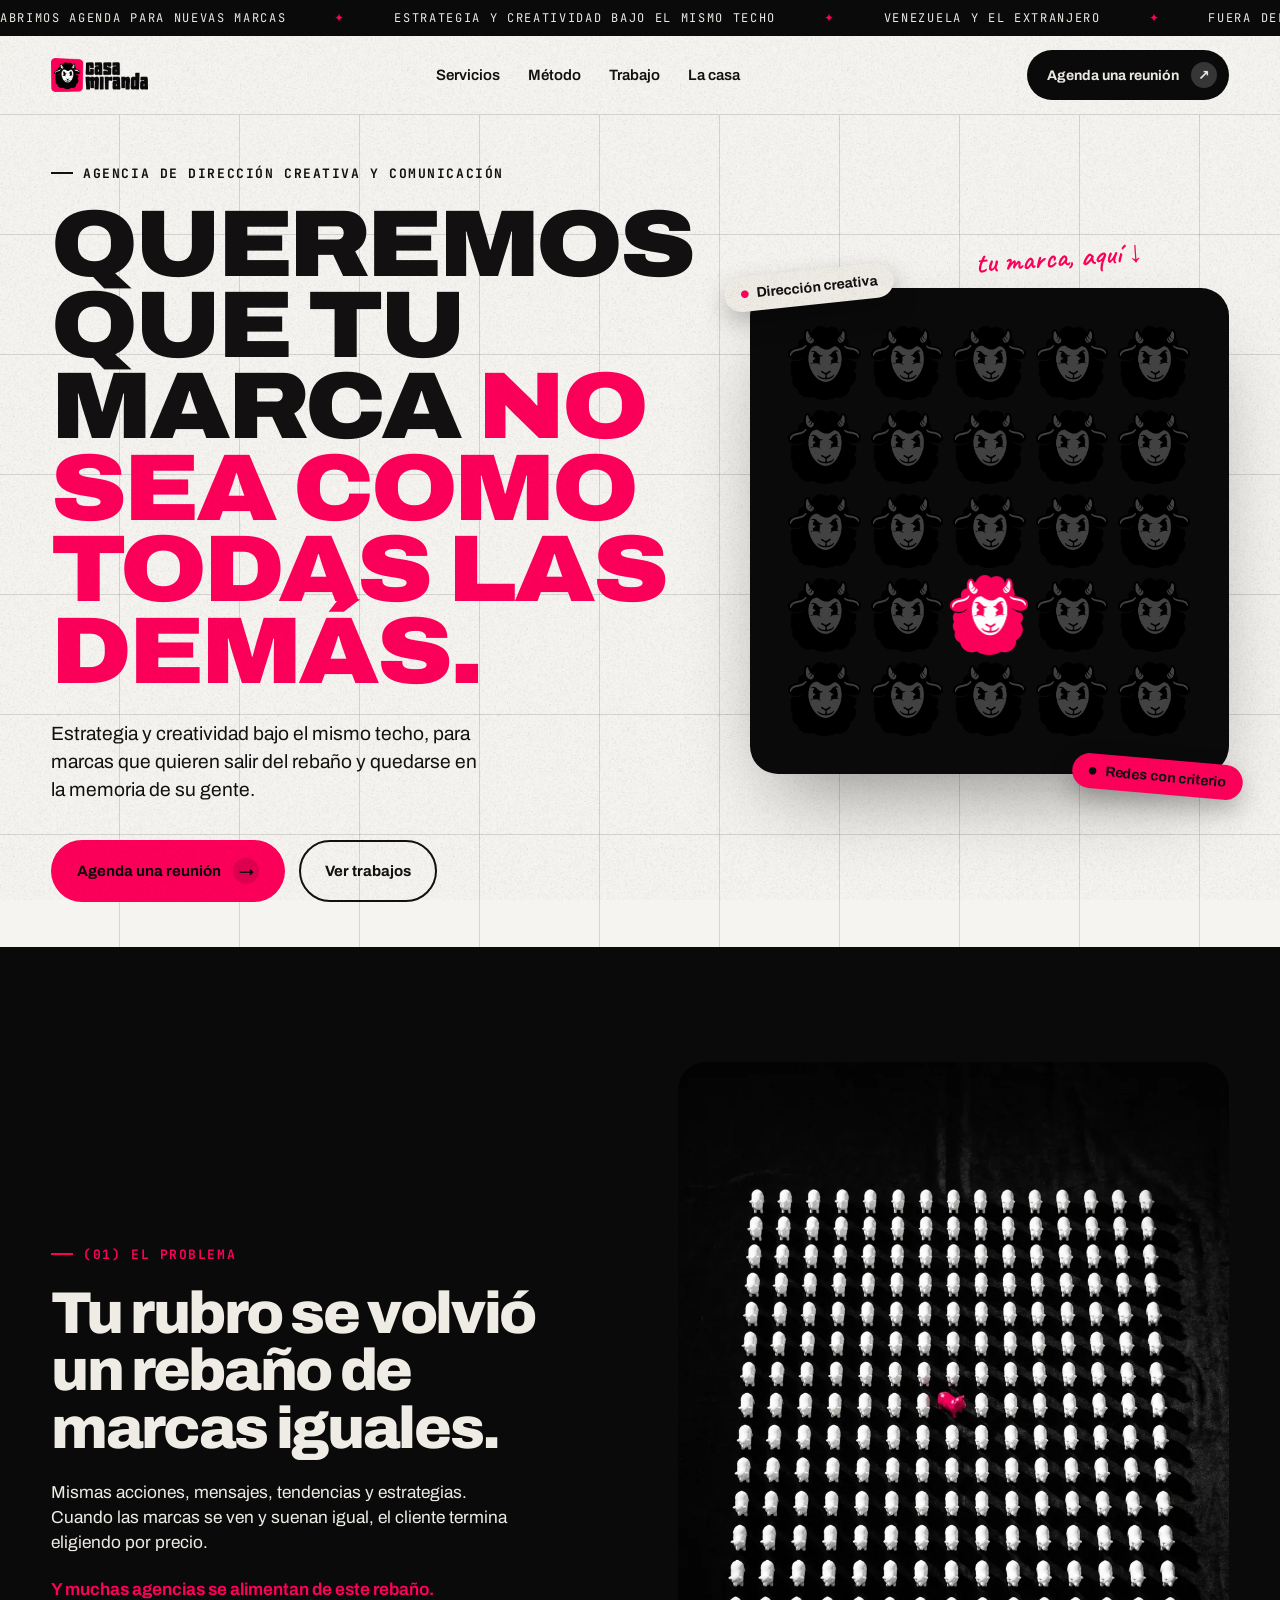
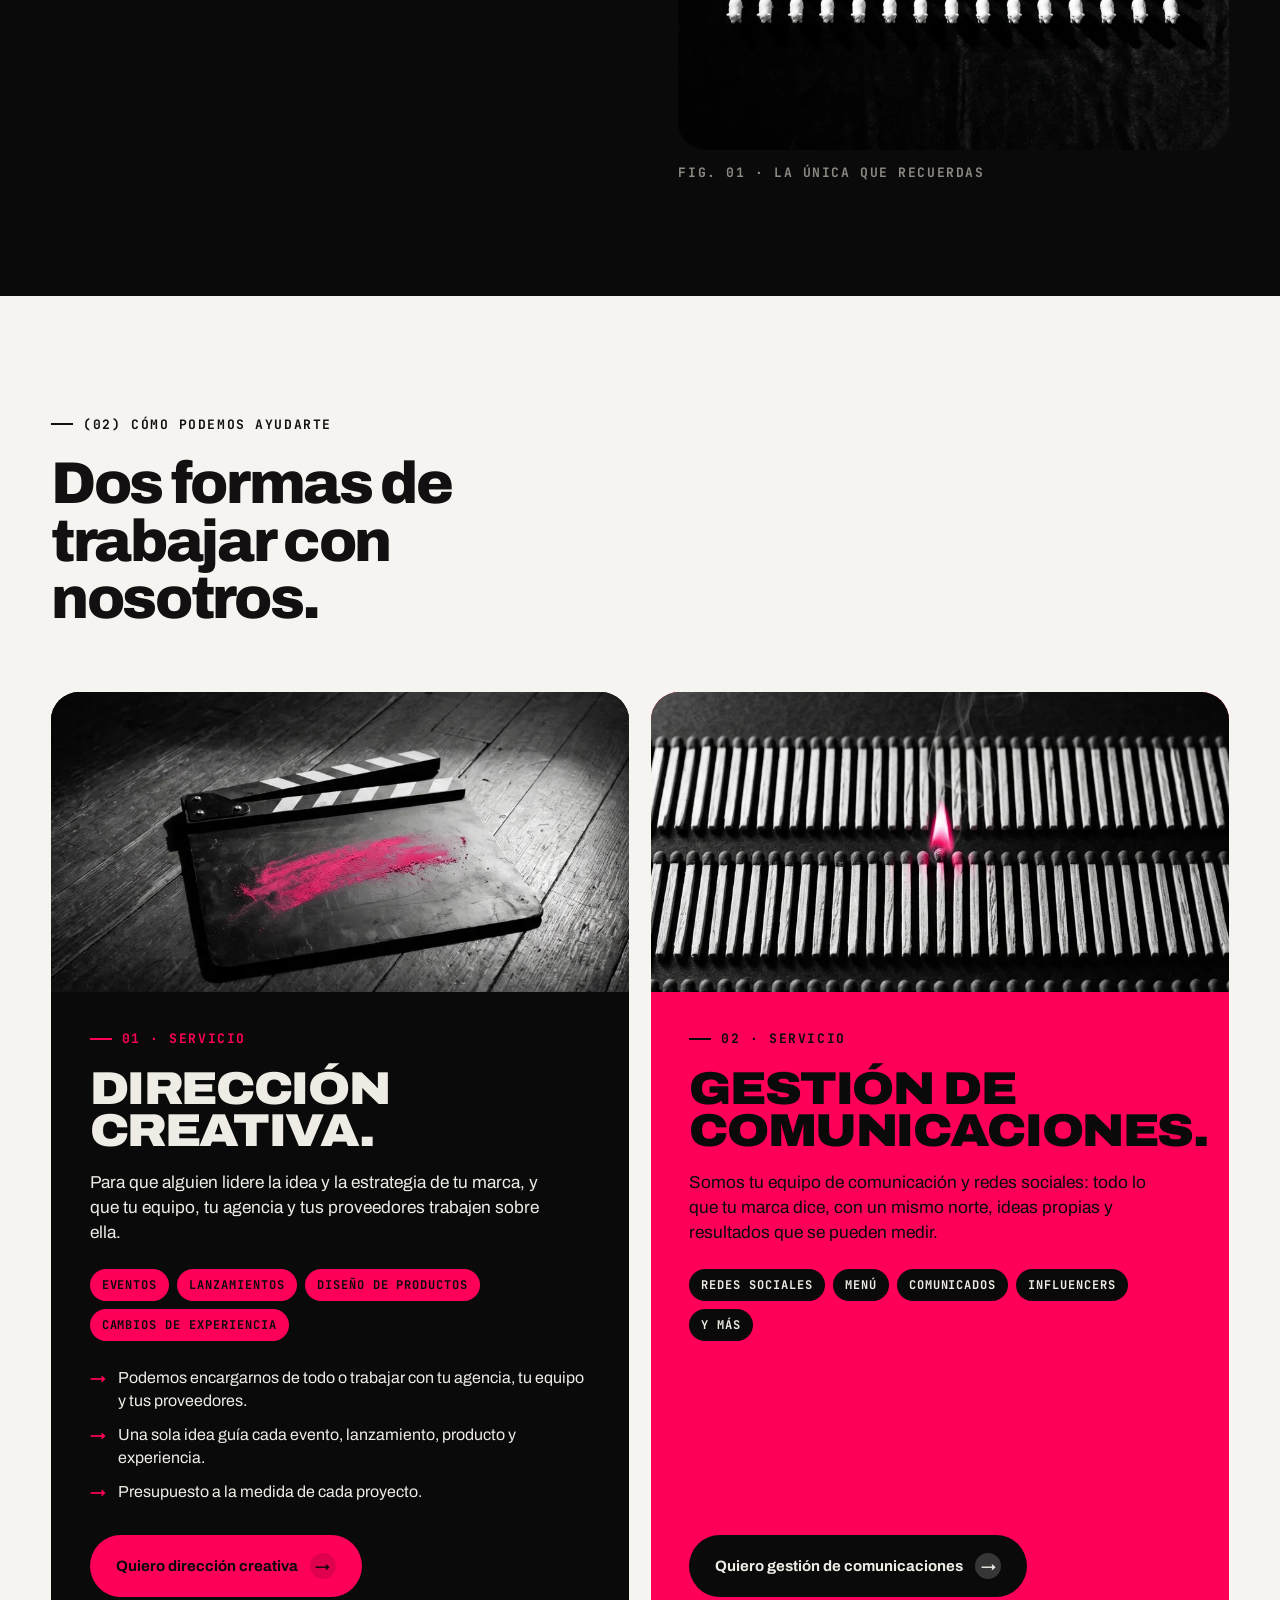
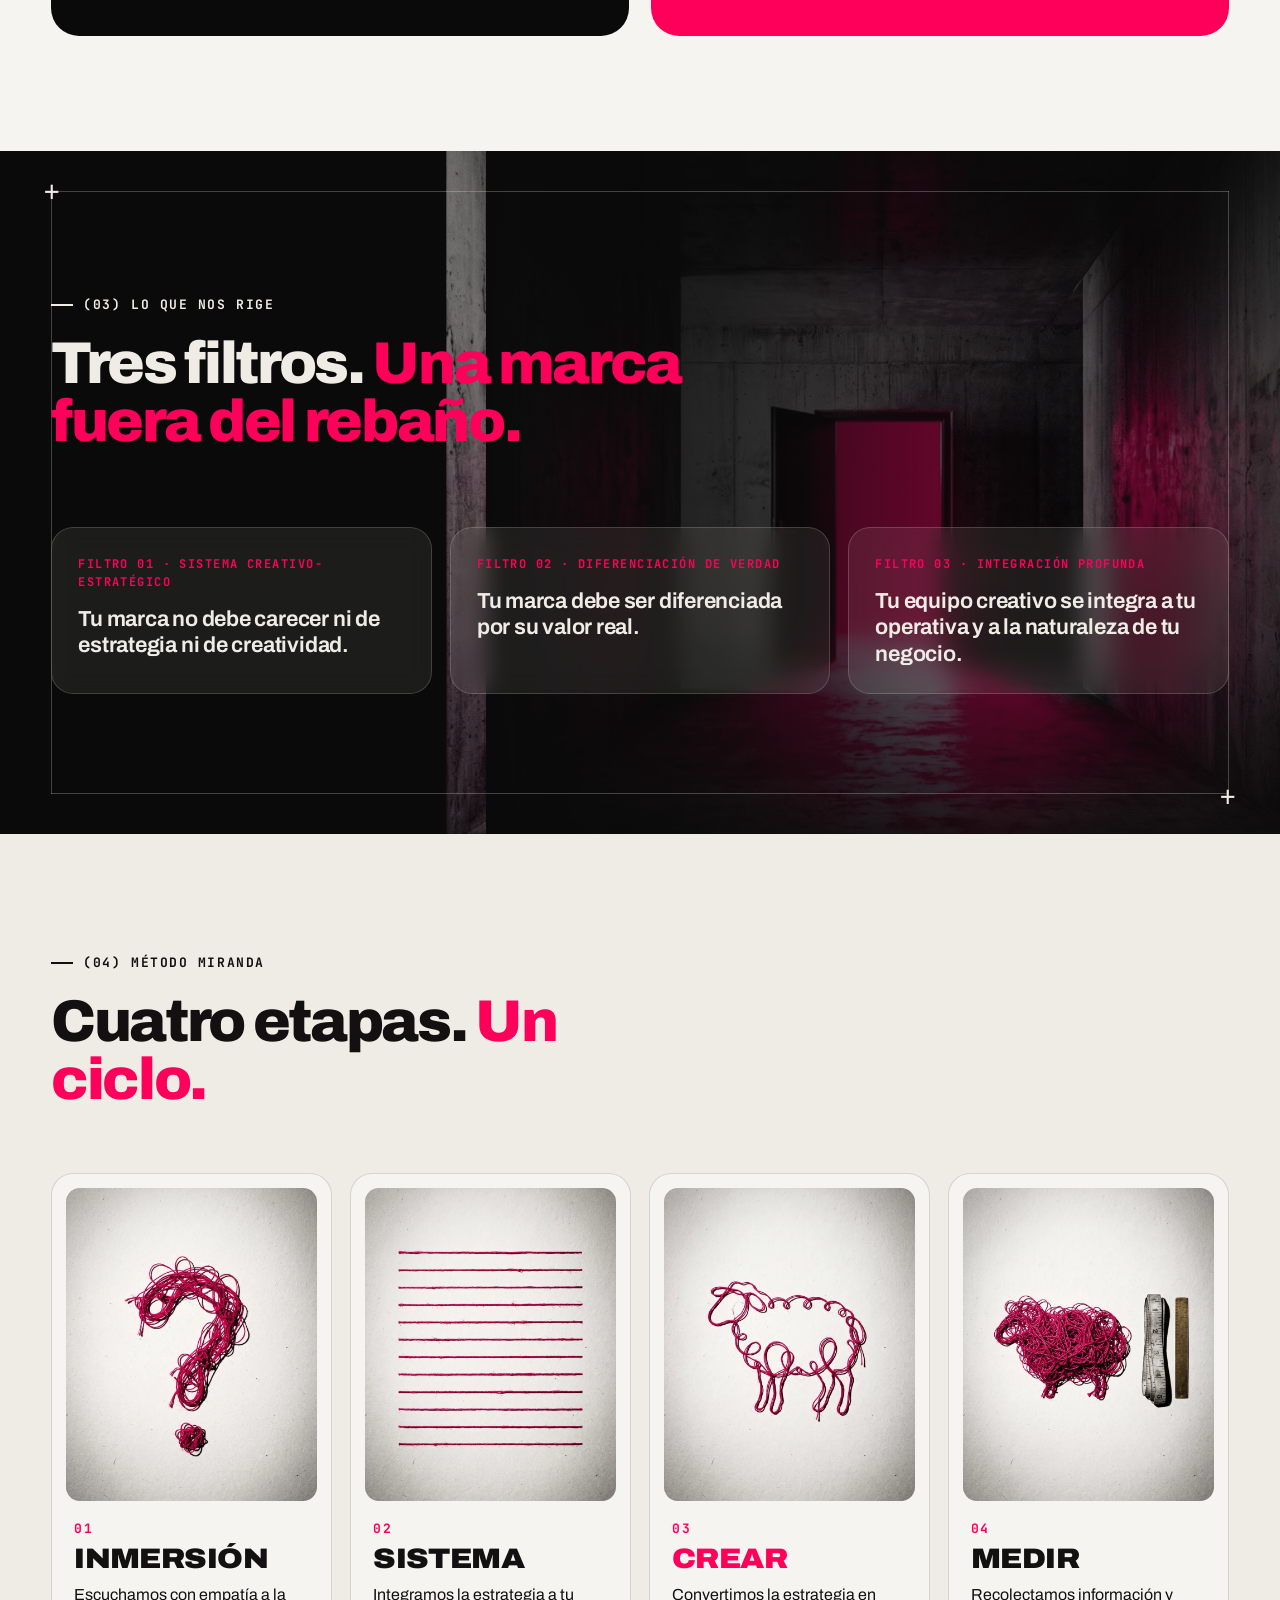
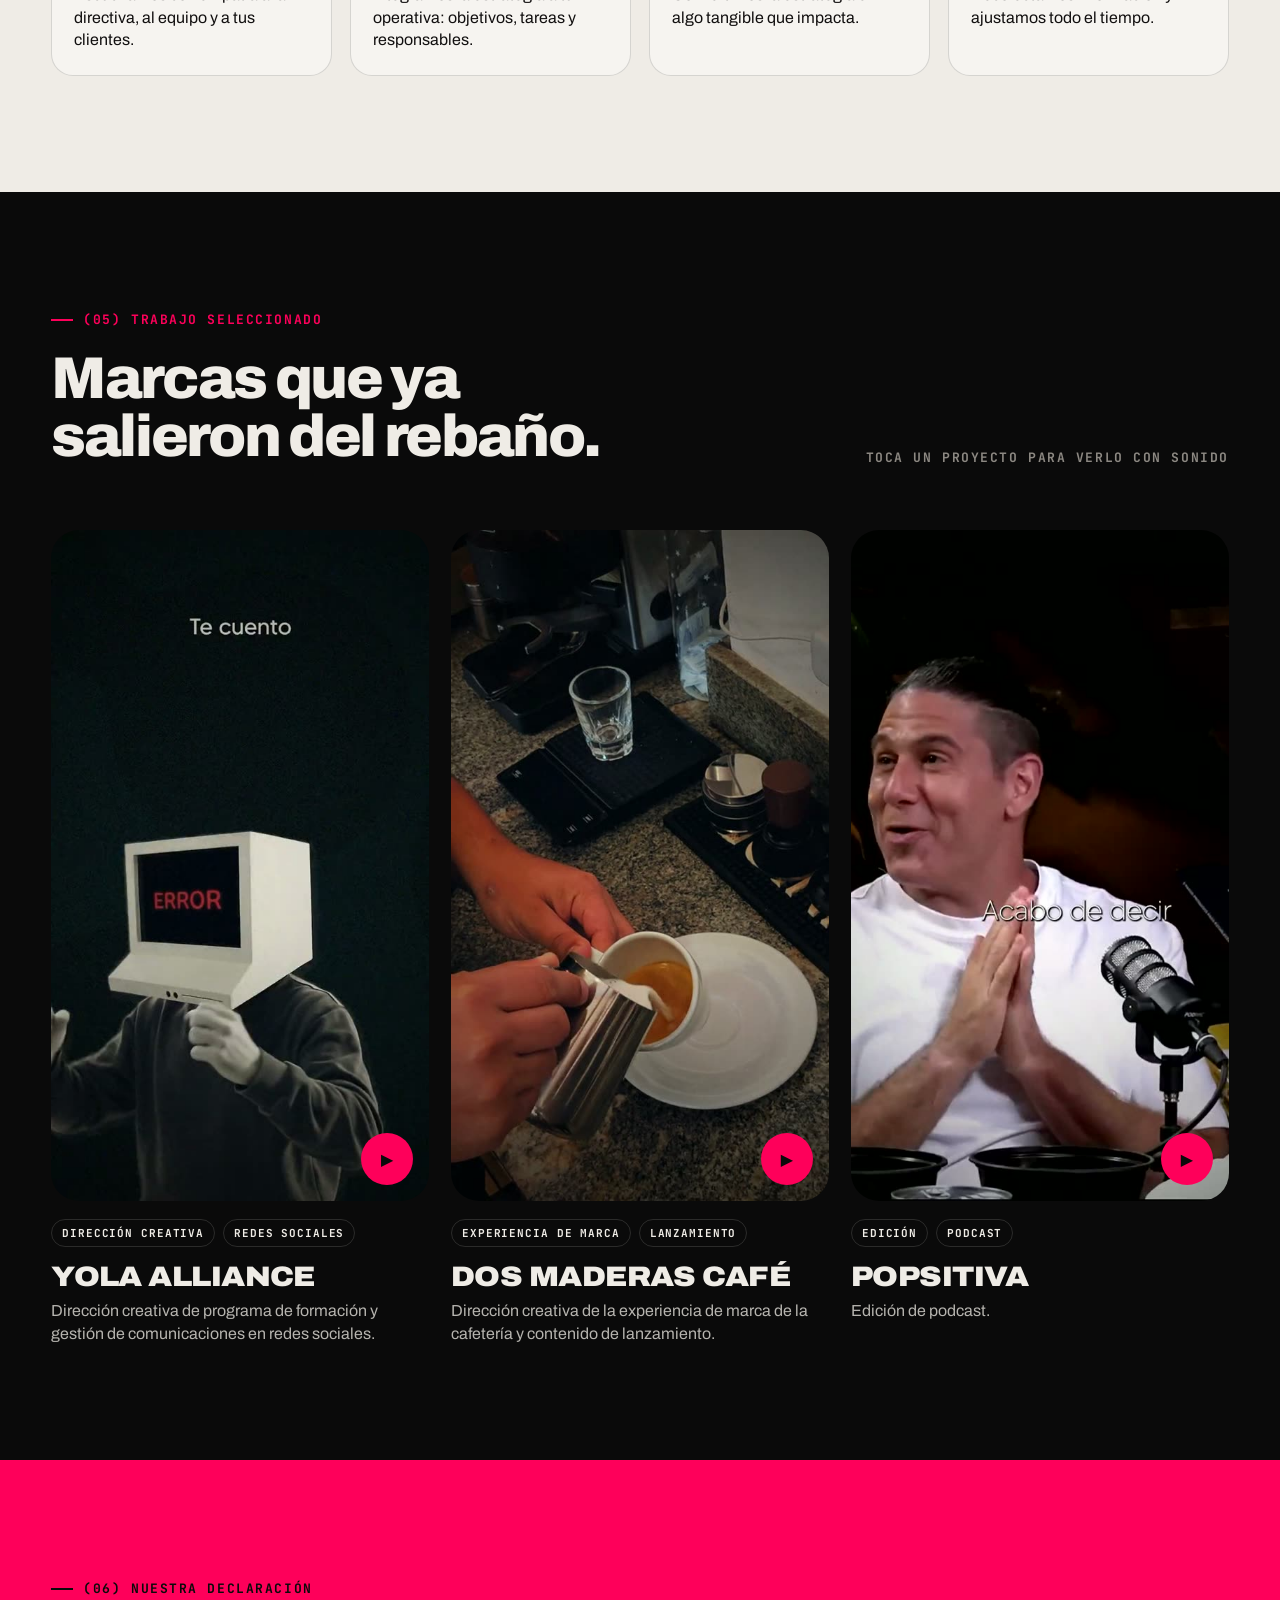
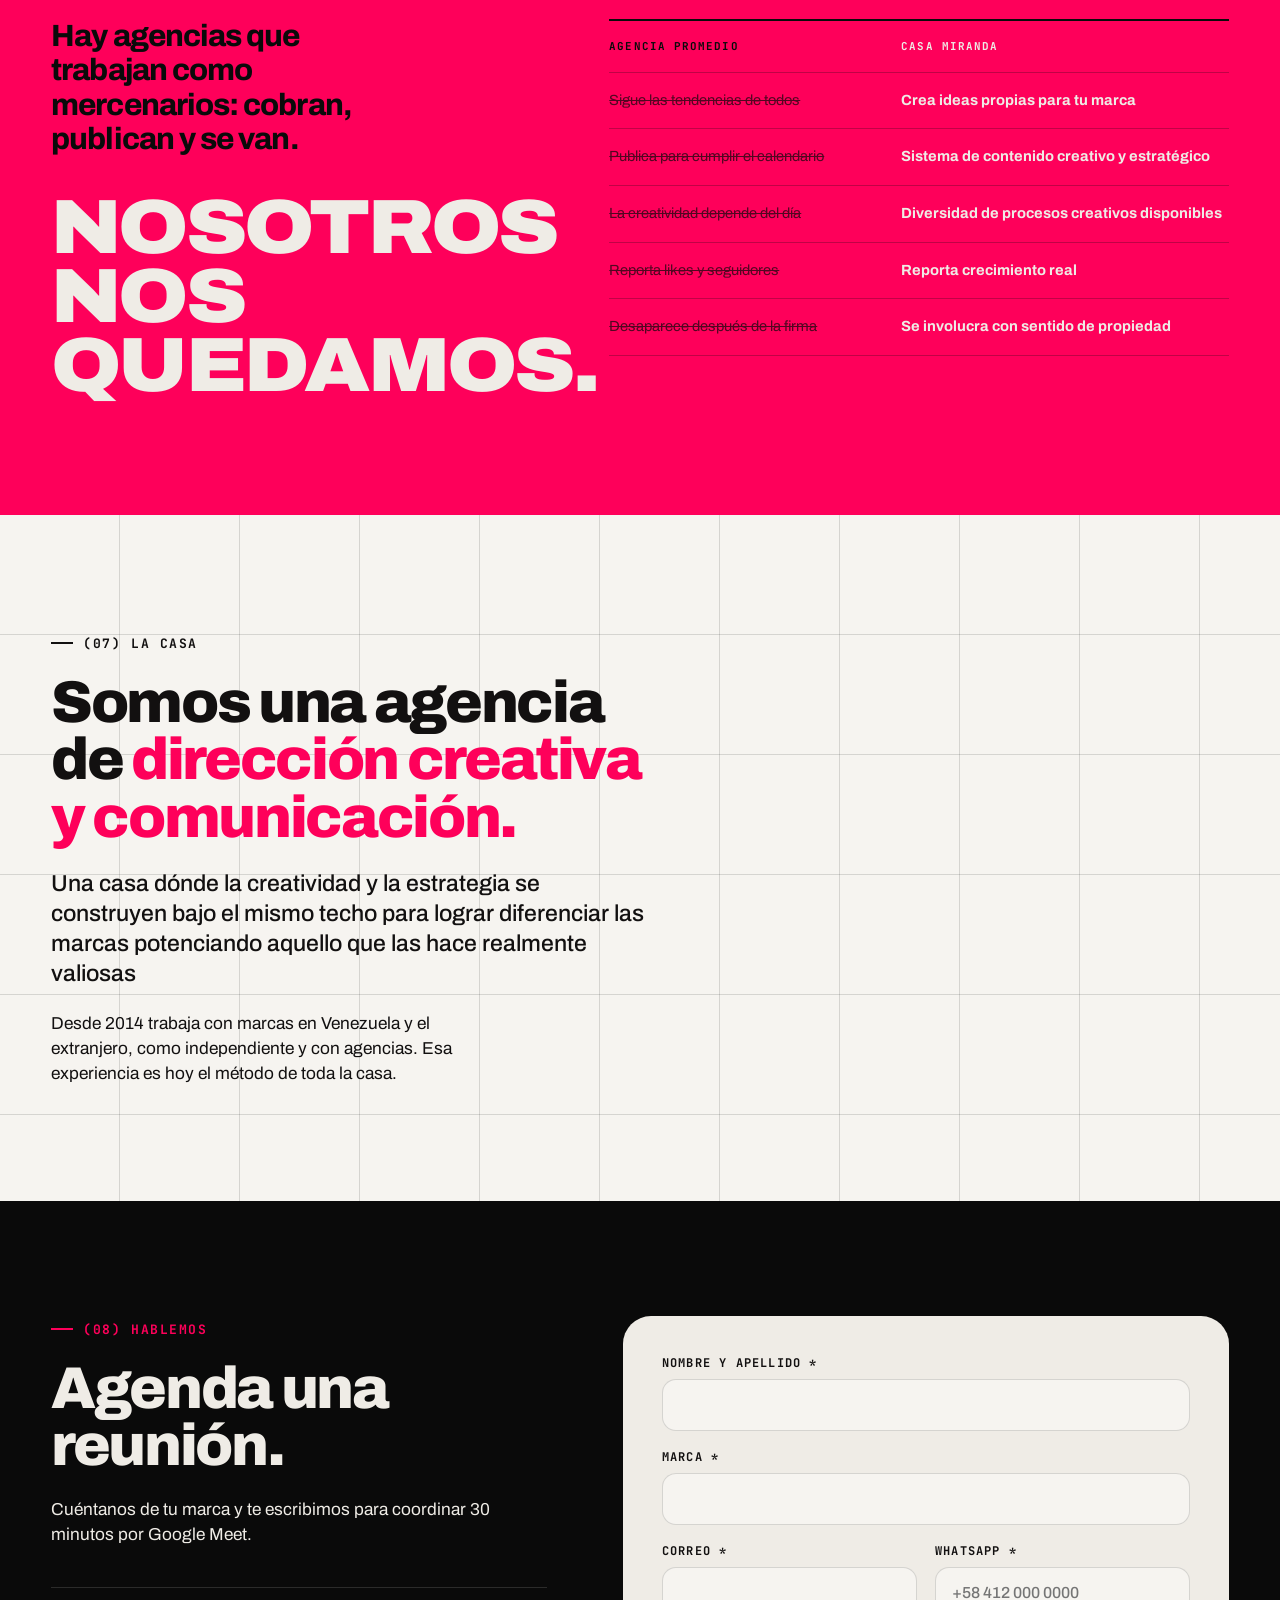
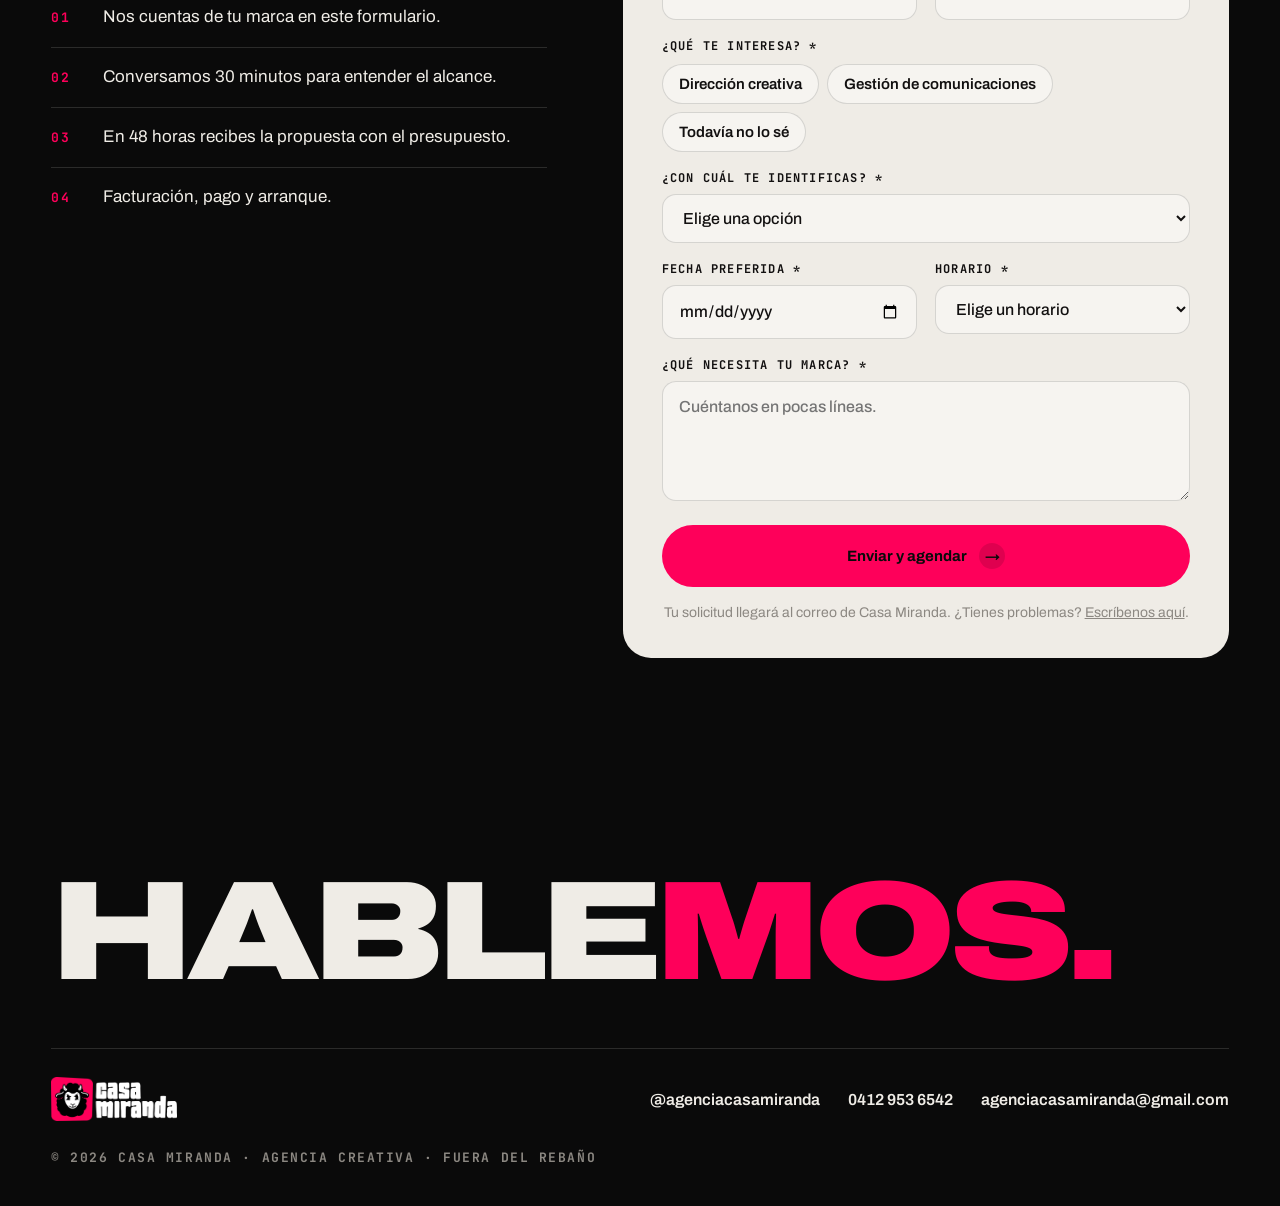
==== commit b56f3a14: "Actualiza landing Casa Miranda y envío de formulario Co-authored-by: Copilot <223556219+Copilot@user" ====
--- a/index.html
+++ b/index.html
@@ -99,15 +99,6 @@
         <h3 class="servicio__titulo">Gestión de comunicaciones.</h3>
         <p class="cuerpo">Somos tu equipo de comunicación y redes sociales: todo lo que tu marca dice, con un mismo norte, ideas propias y resultados que se pueden medir.</p>
         <ul class="chips chips--negro"><li>Redes sociales</li><li>Menú</li><li>Comunicados</li><li>Influencers</li><li>Y más</li></ul>
-        <div class="mes">
-          <p class="mono mes__titulo">Cada mes</p>
-          <div class="mes__grid">
-            <div><strong>+20</strong><span>contenidos</span></div>
-            <div><strong>2</strong><span>grabaciones</span></div>
-            <div><strong>Ads</strong><span>pauta en Meta</span></div>
-          </div>
-          <p class="mes__extra">Dirección creativa enfocada en redes y gestión diaria de publicaciones.</p>
-        </div>
         <a href="#agenda" class="boton boton--negro" data-servicio="Gestión de comunicaciones">Quiero gestión de comunicaciones <span class="flecha">→</span></a>
       </div>
     </article>
@@ -190,16 +181,11 @@
 
 <!-- LA CASA -->
 <section class="bloque casa reticula" id="casa">
-  <figure class="casa__foto revela">
-    <img src="assets/img/daniel.webp" alt="Daniel Chacón, fundador y director de Casa Miranda" loading="lazy">
-    <figcaption><strong>Daniel Chacón</strong><span class="mono">Fundador y director</span></figcaption>
-  </figure>
   <div class="casa__texto revela">
     <p class="etiqueta">(07) La casa</p>
     <h2 class="titulo">Somos una agencia de <em>dirección creativa y comunicación.</em></h2>
-    <p class="cuerpo cuerpo--grande">Daniel Chacón, nuestro fundador y director, constituye un equipo de mentes creativas y estrategas para cubrir un vacío enorme: marcas que no logran transmitir su valor.</p>
+    <p class="cuerpo cuerpo--grande">Una casa dónde la creatividad y la estrategia se construyen bajo el mismo techo para lograr diferenciar las marcas potenciando aquello que las hace realmente valiosas</p>
     <p class="cuerpo">Desde 2014 trabaja con marcas en Venezuela y el extranjero, como independiente y con agencias. Esa experiencia es hoy el método de toda la casa.</p>
-    <p class="mano casa__firma">El nombre viene de Francisco de Miranda: un visionario con los pies en la tierra.</p>
   </div>
 </section>
 
@@ -225,28 +211,28 @@
       <legend>¿Qué te interesa? *</legend>
       <div class="opciones">
         <label><input type="radio" name="servicio" value="Dirección creativa" required><span>Dirección creativa</span></label>
-        <label><input type="radio" name="servicio" value="Gestión de comunicaciones"><span>Gestión de comunicaciones</span></label>
-        <label><input type="radio" name="servicio" value="Todavía no lo sé"><span>Todavía no lo sé</span></label>
+        <label><input type="radio" name="servicio" value="Gestión de comunicaciones" required><span>Gestión de comunicaciones</span></label>
+        <label><input type="radio" name="servicio" value="Todavía no lo sé" required><span>Todavía no lo sé</span></label>
       </div>
     </fieldset>
-    <div class="campo"><label for="f-perfil">¿Con cuál te identificas?</label>
-      <select id="f-perfil" name="perfil">
-        <option value="">Elige una opción</option>
+    <div class="campo"><label for="f-perfil">¿Con cuál te identificas? *</label>
+      <select id="f-perfil" name="perfil" required>
+        <option value="" disabled selected>Elige una opción</option>
         <option>Mi marca tiene años de historia y no quiero quedarme dormido.</option>
         <option>Estoy cansado de propuestas de relleno y exijo ideas con buen acabado.</option>
         <option>Mi producto ya funciona, pero el marketing todavía depende de mí.</option>
         <option>Mi marca es parte de mi vida y quiero un equipo que la sienta igual.</option>
       </select></div>
-    <div class="campo campo--mitad"><label for="f-fecha">Fecha preferida</label><input id="f-fecha" name="fecha" type="date"></div>
-    <div class="campo campo--mitad"><label for="f-hora">Horario</label>
-      <select id="f-hora" name="hora"><option value="">Cualquiera</option><option>Mañana</option><option>Tarde</option></select></div>
-    <div class="campo"><label for="f-mensaje">¿Qué necesita tu marca?</label><textarea id="f-mensaje" name="mensaje" rows="4" placeholder="Cuéntanos en pocas líneas."></textarea></div>
-    <p class="formulario__error" id="f-error" role="alert"></p>
+    <div class="campo campo--mitad"><label for="f-fecha">Fecha preferida *</label><input id="f-fecha" name="fecha" type="date" required></div>
+    <div class="campo campo--mitad"><label for="f-hora">Horario *</label>
+      <select id="f-hora" name="hora" required><option value="" disabled selected>Elige un horario</option><option>Cualquiera</option><option>Mañana</option><option>Tarde</option></select></div>
+    <div class="campo"><label for="f-mensaje">¿Qué necesita tu marca? *</label><textarea id="f-mensaje" name="mensaje" rows="4" placeholder="Cuéntanos en pocas líneas." required></textarea></div>
+    <p class="formulario__error" id="f-error" role="alert" tabindex="-1"></p>
     <button type="submit" class="boton boton--rosa boton--ancho">Enviar y agendar <span class="flecha">→</span></button>
-    <p class="formulario__nota">Al enviar se abre WhatsApp con tus datos listos. ¿Prefieres correo? <a href="#" data-correo>Escríbenos aquí</a>.</p>
-    <div class="formulario__ok" id="f-ok" hidden>
-      <p class="titulo titulo--chico">Listo.</p>
-      <p>Se abrió WhatsApp con tu solicitud. Si no se abrió, <a href="#" id="f-reabrir">toca aquí</a>. Te respondemos para fijar la reunión.</p>
+    <p class="formulario__nota">Tu solicitud llegará al correo de Casa Miranda. ¿Tienes problemas? <a href="#" data-correo>Escríbenos aquí</a>.</p>
+    <div class="formulario__ok" id="f-ok" role="status" aria-live="polite" tabindex="-1" hidden>
+      <p class="titulo titulo--chico">Solicitud enviada.</p>
+      <p>Recibimos tus datos y nos pondremos en contacto contigo para coordinar la reunión.</p>
     </div>
   </form>
 </section>
--- a/styles.css
+++ b/styles.css
@@ -56,10 +56,10 @@
 .reticula { background-image: linear-gradient(var(--linea) 1px, transparent 1px), linear-gradient(90deg, var(--linea) 1px, transparent 1px); background-size: 120px 120px; background-position: -1px -1px; }
 
 /* HERO */
-.hero { display: grid; grid-template-columns: minmax(0, 1.15fr) minmax(0, .85fr); gap: clamp(28px, 4vw, 72px); align-items: center; padding: clamp(48px, 7vw, 110px) var(--m) clamp(60px, 7vw, 120px); max-width: var(--max); margin: 0 auto; }
+.hero { display: grid; grid-template-columns: minmax(0, 1.15fr) minmax(0, .85fr); gap: clamp(28px, 4vw, 72px); align-items: center; min-height: calc(100svh - 100px); padding: clamp(24px, 5svh, 72px) var(--m); max-width: var(--max); margin: 0 auto; }
 .hero__bajada { font-size: clamp(18px, 1.5vw, 22px); line-height: 1.45; max-width: 40ch; margin-top: 28px; }
 .hero__acciones { display: flex; gap: 14px; margin-top: 36px; flex-wrap: wrap; }
-.hero__rebano { position: relative; background: var(--negro); border-radius: var(--radio); padding: clamp(22px, 3vw, 40px); box-shadow: 0 40px 80px -30px rgba(0,0,0,.45); }
+.hero__rebano { position: relative; width: min(100%, 54svh); justify-self: center; background: var(--negro); border-radius: var(--radio); padding: clamp(22px, 3vw, 40px); box-shadow: 0 40px 80px -30px rgba(0,0,0,.45); }
 .rebano { display: grid; grid-template-columns: repeat(5, 1fr); gap: 10px; }
 .rebano img { width: 100%; aspect-ratio: 881/900; transition: transform .35s cubic-bezier(.2,.8,.2,1); cursor: pointer; }
 .rebano img:hover { transform: translateY(-6px) rotate(-6deg); }
@@ -108,14 +108,6 @@
 .lista { list-style: none; margin: 18px 0 32px; display: grid; gap: 12px; }
 .lista li { padding-left: 28px; position: relative; line-height: 1.4; font-size: 16px; }
 .lista li::before { content: '→'; position: absolute; left: 0; color: var(--rosa); font-weight: 800; }
-.mes { background: rgba(0,0,0,.08); border-radius: 20px; padding: 20px; margin: 18px 0 32px; width: 100%; }
-.mes__titulo { margin-bottom: 12px; }
-.mes__grid { display: grid; grid-template-columns: repeat(3, 1fr); gap: 10px; }
-.mes__grid div { background: var(--negro); color: var(--hueso); border-radius: 14px; padding: 14px; }
-.mes__grid strong { display: block; font-weight: 900; font-variation-settings: 'wdth' 70; font-size: 46px; line-height: .9; color: var(--rosa); }
-.mes__grid span { font-size: 14px; font-weight: 600; }
-.mes__extra { margin-top: 12px; font-weight: 600; font-size: 15px; line-height: 1.4; }
-
 /* Filtros: sección cinematográfica con retícula y cruces */
 .filtros { position: relative; color: var(--hueso); padding: clamp(90px, 11vw, 170px) var(--m); overflow: hidden; background: var(--negro); }
 .filtros__fondo { position: absolute; inset: 0; }
@@ -159,22 +151,20 @@
 .caso__info > span:last-child { margin-top: 8px; color: rgba(239,236,230,.75); line-height: 1.4; font-size: 16px; }
 
 /* Declaración */
-.declaracion { display: grid; grid-template-columns: 1fr 1fr; gap: clamp(32px, 6vw, 90px); align-items: center; }
+.declaracion { display: grid; grid-template-columns: minmax(0, .9fr) minmax(0, 1.1fr); gap: clamp(28px, 4vw, 64px); align-items: center; }
 .declaracion > * { margin: 0; }
-.declaracion__cita { font-weight: 750; font-size: clamp(26px, 2.8vw, 44px); line-height: 1.08; letter-spacing: -.03em; margin-bottom: 36px; max-width: 18ch; }
+.declaracion__frase .titular { font-size: clamp(40px, 6vw, 84px); line-height: .9; }
+.declaracion__cita { font-weight: 750; font-size: clamp(24px, 2.4vw, 38px); line-height: 1.12; letter-spacing: -.03em; margin-bottom: clamp(20px, 3vw, 36px); max-width: 18ch; }
 .contraste { border-top: 2px solid var(--negro); }
-.contraste__fila { display: grid; grid-template-columns: 1fr 1fr; gap: 18px; padding: 18px 0; border-bottom: 1px solid rgba(10,10,10,.25); font-size: 17px; line-height: 1.3; }
+.contraste__fila { display: grid; grid-template-columns: minmax(0, .9fr) minmax(0, 1.1fr); gap: clamp(12px, 2vw, 24px); padding: clamp(12px, 1.4vw, 18px) 0; border-bottom: 1px solid rgba(10,10,10,.25); font-size: clamp(14px, 1.15vw, 17px); line-height: 1.35; overflow-wrap: anywhere; }
 .contraste__fila s { opacity: .7; }
 .contraste__fila span:last-child { color: var(--hueso); font-weight: 700; }
-.contraste__cab { font-family: var(--mono); font-size: 12px; letter-spacing: .12em; text-transform: uppercase; font-weight: 700; }
+.contraste__cab { font-family: var(--mono); font-size: clamp(10px, .85vw, 12px); letter-spacing: .1em; text-transform: uppercase; font-weight: 700; }
 
 /* La casa */
-.casa { display: grid; grid-template-columns: .8fr 1.2fr; gap: clamp(32px, 6vw, 100px); align-items: center; background-color: var(--papel); }
+.casa { display: grid; grid-template-columns: minmax(0, 1fr); gap: clamp(24px, 4vw, 48px); align-items: center; background-color: var(--papel); }
 .casa > * { margin: 0; }
-.casa__foto { position: relative; border-radius: var(--radio); overflow: hidden; background: var(--rosa); }
-.casa__foto img { width: 100%; aspect-ratio: 4/5; object-fit: cover; }
-.casa__foto figcaption { position: absolute; left: 14px; right: 14px; bottom: 14px; background: var(--rosa); color: var(--negro); border-radius: 16px; padding: 14px 18px; display: flex; justify-content: space-between; align-items: center; gap: 12px; }
-.casa__firma { font-size: 28px; margin-top: 28px; transform: rotate(-1.5deg); max-width: 30ch; line-height: 1.1; }
+.casa__texto { max-width: 900px; }
 
 /* Agenda y formulario */
 .agenda { display: grid; grid-template-columns: .9fr 1.1fr; gap: clamp(32px, 6vw, 90px); align-items: start; }
@@ -198,6 +188,7 @@
 .opciones input:checked + span { background: var(--negro); color: var(--hueso); border-color: var(--negro); }
 .opciones input:focus-visible + span { box-shadow: 0 0 0 4px rgba(254,0,90,.25); }
 .formulario .boton { grid-column: span 2; margin-top: 6px; }
+.formulario .boton:disabled { opacity: .7; cursor: wait; transform: none; }
 .formulario__error { grid-column: span 2; color: var(--rosa-osc); font-weight: 700; min-height: 0; }
 .formulario__error:empty { display: none; }
 .formulario__nota { grid-column: span 2; font-size: 14px; color: var(--piedra); text-align: center; }
@@ -235,6 +226,9 @@
 @media (max-width: 1000px) {
   .filtros__fondo { left: 0; }
   .filtros__fondo::after { background: linear-gradient(180deg, rgba(10,10,10,.9), rgba(10,10,10,.7) 50%, rgba(10,10,10,.92)); }
+  .hero { min-height: calc(100svh - 100px); gap: clamp(20px, 4svh, 36px); padding-block: clamp(24px, 4svh, 48px); }
+  .hero__rebano { width: min(100%, 46svh); }
+  .rebano img:nth-child(n+16) { display: none; }
 }
 @media (max-width: 560px) {
   .metodo__lista { grid-template-columns: repeat(2, minmax(0, 1fr)) !important; gap: 10px; }
@@ -247,41 +241,86 @@
 }
 .opciones input { width: 1px; height: 1px; }
 .servicio { grid-template-columns: minmax(0, 1fr); }
-.mes__grid { grid-template-columns: repeat(3, minmax(0, 1fr)); }
-@media (max-width: 560px) {
-  .servicio__titulo { font-size: 7.4vw; }
-  .mes { padding: 14px; }
-  .mes__grid div { padding: 10px; border-radius: 10px; }
-  .mes__grid strong { font-size: 30px; }
-  .mes__grid span { font-size: 12px; }
-}
 
 /* Responsive */
 @media (max-width: 1000px) {
   .nav__links { display: none; }
-  .hero, .problema, .declaracion, .casa, .agenda { grid-template-columns: 1fr; }
+  .hero, .problema, .declaracion, .casa, .agenda { grid-template-columns: minmax(0, 1fr); }
   .hero__rebano { max-width: 560px; }
   .servicios__grid, .filtros__grid { grid-template-columns: 1fr; }
   .metodo__lista { grid-template-columns: repeat(2, 1fr); }
   .trabajo__grid { grid-template-columns: repeat(3, minmax(240px, 1fr)); overflow-x: auto; scroll-snap-type: x mandatory; padding-bottom: 12px; }
   .caso { scroll-snap-align: start; }
-  .casa__foto { max-width: 460px; }
 }
 @media (max-width: 560px) {
-  .nav { padding: 12px 16px; }
-  .nav .boton { font-size: 0; padding: 8px; gap: 0; } .nav .boton .flecha { font-size: 14px; }
+  .nav { padding: 10px 16px 8px; flex-wrap: wrap; gap: 8px 12px; }
+  .nav .boton { font-size: 13px; padding: 8px 8px 8px 14px; gap: 6px; }
   .nav__logo img { height: 28px; }
+  .nav__links {
+    display: flex !important;
+    order: 3;
+    width: 100%;
+    overflow-x: auto;
+    justify-content: space-between;
+    gap: 18px;
+    padding: 6px 0 2px;
+    border-top: 1px solid var(--linea);
+    font-size: 13px;
+    scrollbar-width: none;
+  }
+  .nav__links::-webkit-scrollbar { display: none; }
+  .nav__links a { white-space: nowrap; }
   .hero, .bloque, .filtros, .pie { padding-left: 16px; padding-right: 16px; }
+  .ticker { font-size: 10px; }
+  .hero { min-height: calc(100svh - 116px); gap: clamp(12px, 3svh, 24px); padding-top: clamp(14px, 3svh, 28px); padding-bottom: clamp(14px, 3svh, 28px); }
+  .hero .etiqueta { margin-bottom: 12px; font-size: 10px; }
+  .hero .titular { font-size: clamp(34px, 10.5vw, 46px); line-height: .9; }
+  .hero__bajada { margin-top: 14px; font-size: clamp(16px, 4.5vw, 18px); }
+  .hero__acciones { display: grid; grid-template-columns: 1fr 1fr; gap: 8px; margin-top: 18px; }
+  .hero__acciones .boton { justify-content: center; width: 100%; padding: 14px 12px; text-align: center; }
+  .hero__rebano { width: min(calc(100% - 8px), 34svh); max-width: 420px; margin: 0 auto; padding: 12px; border-radius: 20px; }
+  .rebano { gap: 6px; }
+  .rebano img:nth-child(n+11) { display: none; }
   .sticker--1 { left: -6px; } .sticker--2 { right: -4px; }
+  .sticker { font-size: 11px; padding: 8px 10px; }
   .hero__nota { top: -46px; right: 6%; }
-  .metodo__lista { grid-template-columns: 1fr; }
+  .bloque { padding-top: 64px; padding-bottom: 64px; }
+  .cabeza { margin-bottom: 30px; }
+  .titulo { font-size: clamp(32px, 10vw, 44px); }
+  .metodo__lista { grid-template-columns: repeat(2, minmax(0, 1fr)); }
+  .paso p { overflow-wrap: anywhere; }
   .trabajo__grid { grid-template-columns: repeat(3, 78%); }
   .servicio { grid-template-rows: 220px 1fr; }
-  .mes__grid strong { font-size: 36px; }
+  .servicio__cuerpo { padding: 24px 20px; }
+  .servicio__cuerpo .boton { width: 100%; justify-content: center; }
   .formulario { grid-template-columns: 1fr; }
   .campo, .campo--mitad, .formulario .boton, .formulario__nota, .formulario__error { grid-column: span 1; }
   .contraste__fila { font-size: 15px; }
   .boton { white-space: normal; }
+  .filtros { padding-top: 72px; padding-bottom: 72px; }
+  .filtros__grid { margin-top: 34px; }
+  .declaracion { gap: 34px; }
+  .declaracion__frase .titular { font-size: clamp(40px, 11vw, 58px); }
+  .declaracion__cita { margin-bottom: 22px; }
+  .contraste__fila { grid-template-columns: 1fr; gap: 6px; }
+  .contraste__fila span:last-child { margin-top: 2px; }
+  .casa { gap: 24px; }
+  .agenda { gap: 34px; }
+  .pasos-cortos { margin-top: 26px; }
+  .pasos-cortos li { grid-template-columns: 44px 1fr; }
+  .opciones { display: grid; }
+  .opciones label, .opciones span { width: 100%; }
+  .opciones span { text-align: center; }
+  .pie { padding-top: 54px; }
+  .pie__grande { font-size: clamp(54px, 20vw, 90px); line-height: .88; }
+  .pie__fila { margin-top: 38px; align-items: flex-start; flex-direction: column; }
+  .pie__contacto { display: grid; gap: 12px; }
+  .visor { padding: 12px; }
+}
+@media (max-width: 560px) and (max-height: 720px) {
+  .hero__rebano { width: min(calc(100% - 8px), 26svh); padding: 10px; }
+  .rebano img:nth-child(n+6) { display: none; }
+  .hero__acciones { margin-top: 14px; }
 }
 @media (prefers-reduced-motion: reduce) {
   *, *::before, *::after { animation: none !important; transition: none !important; }
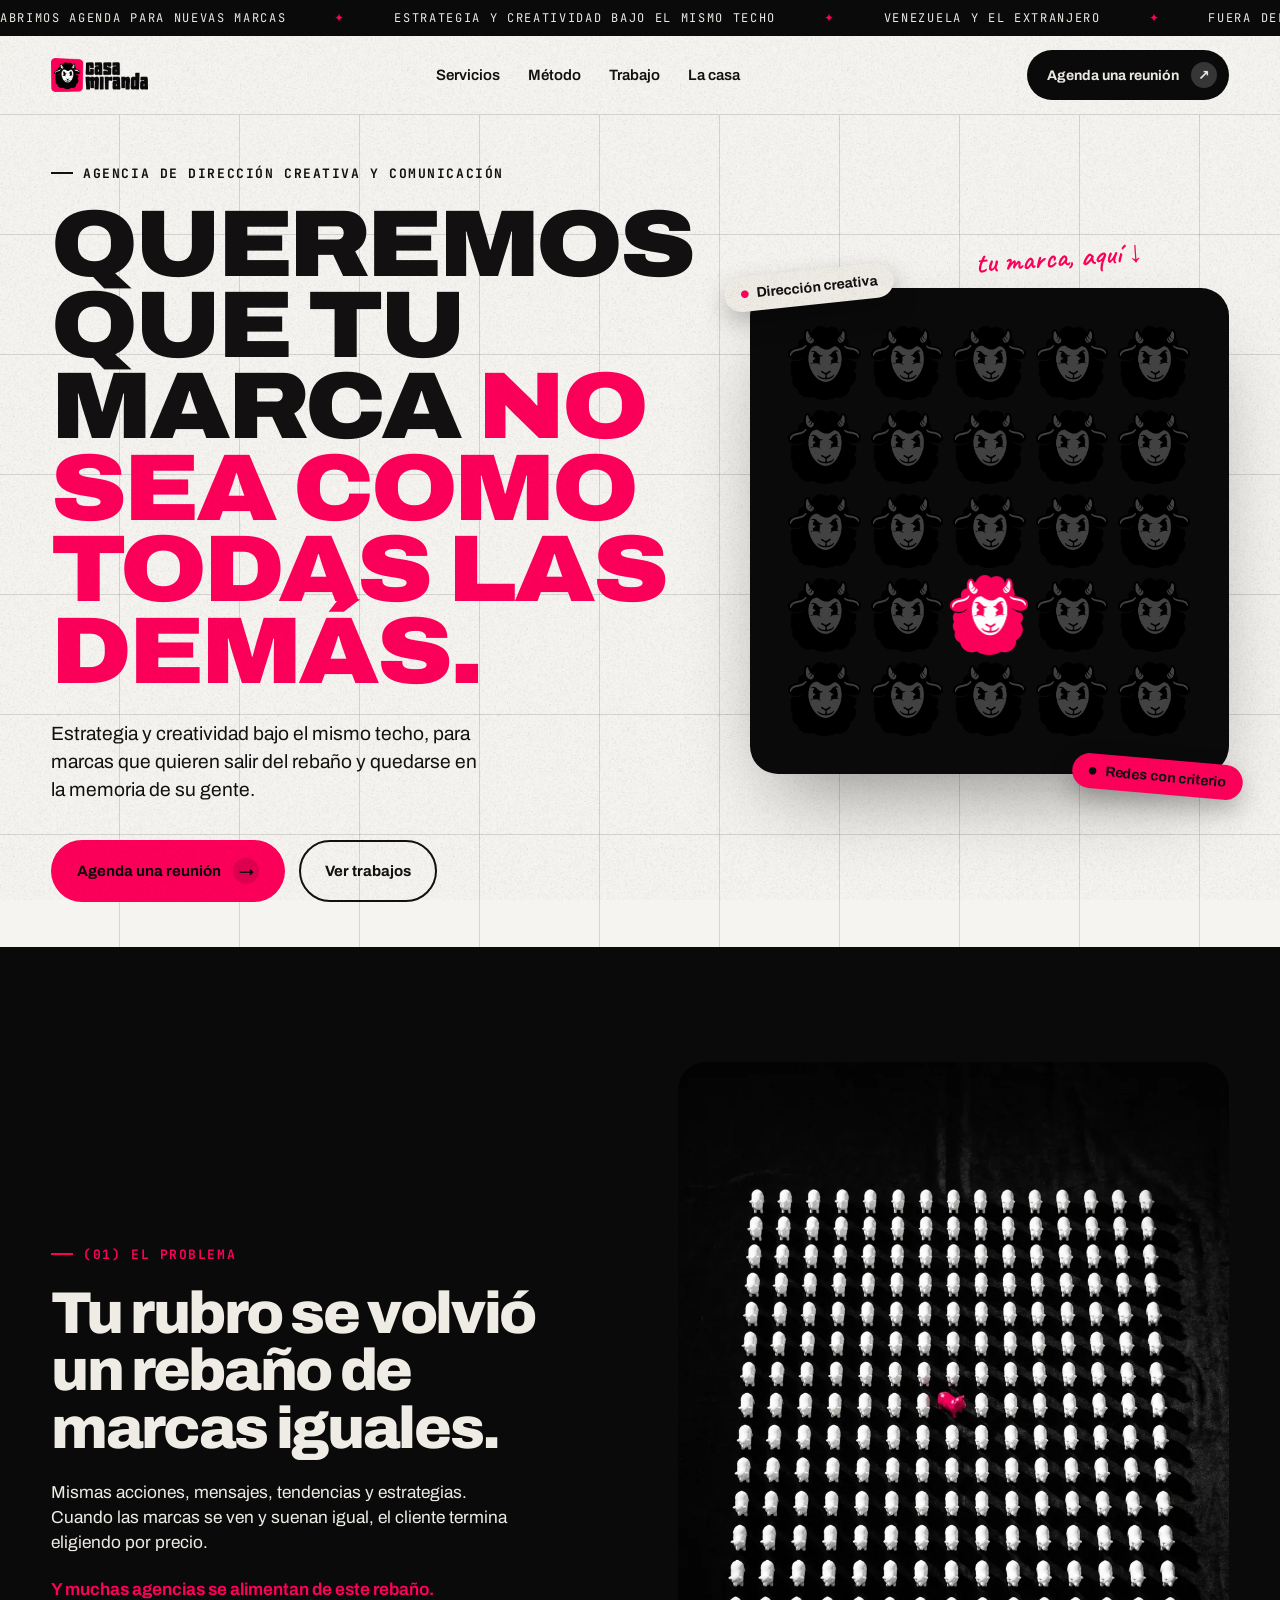
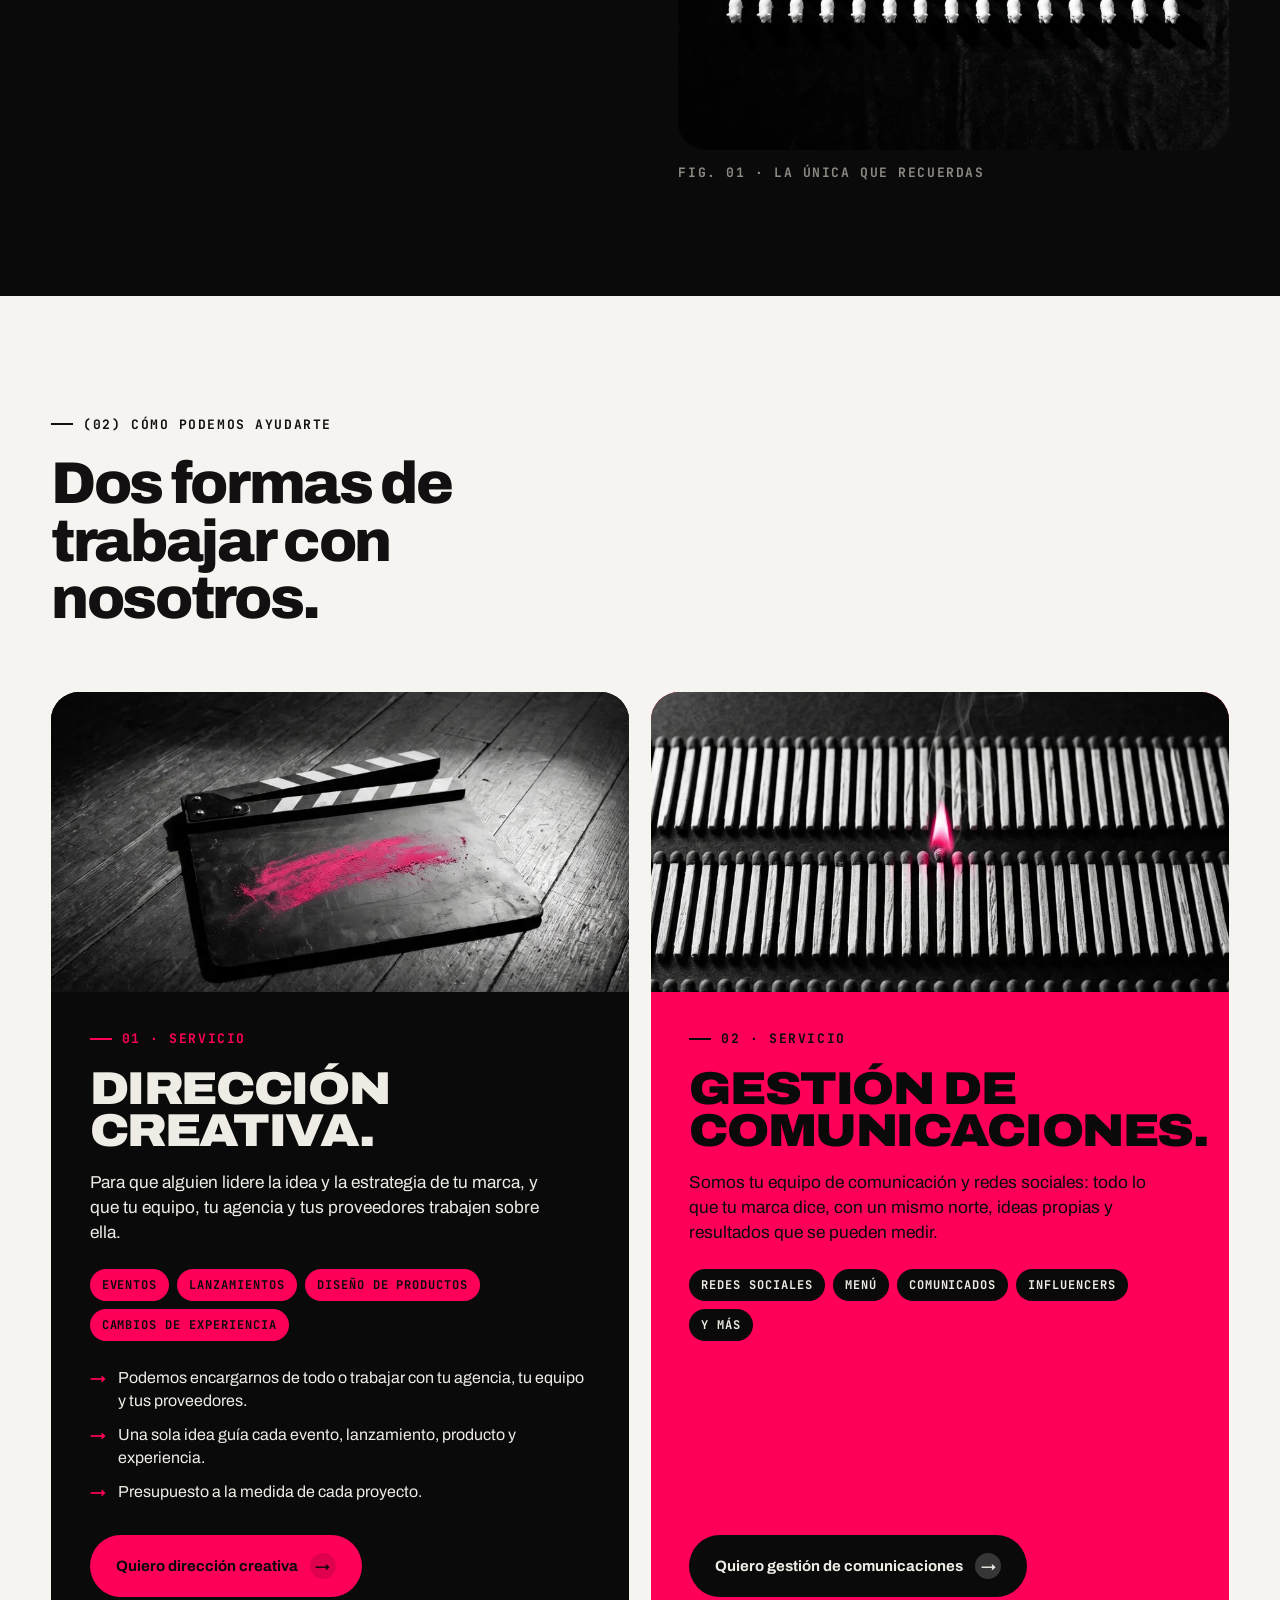
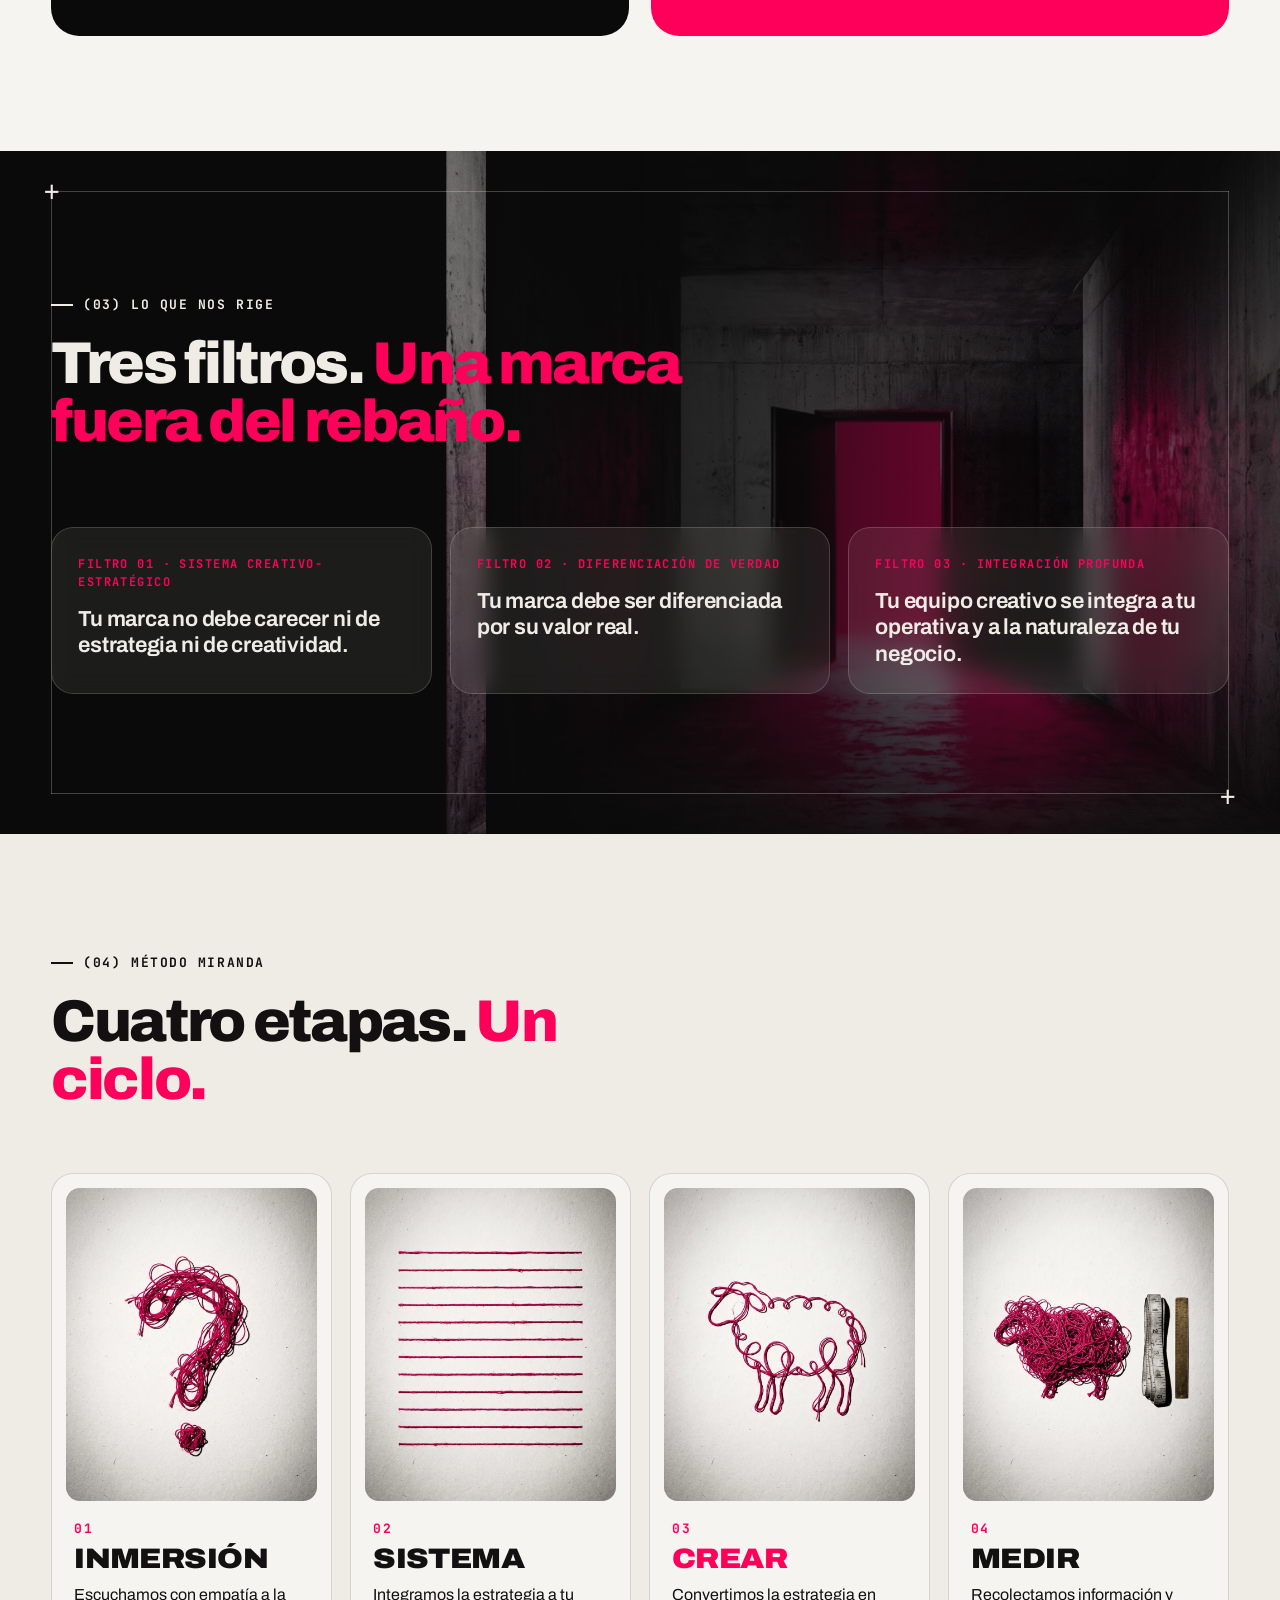
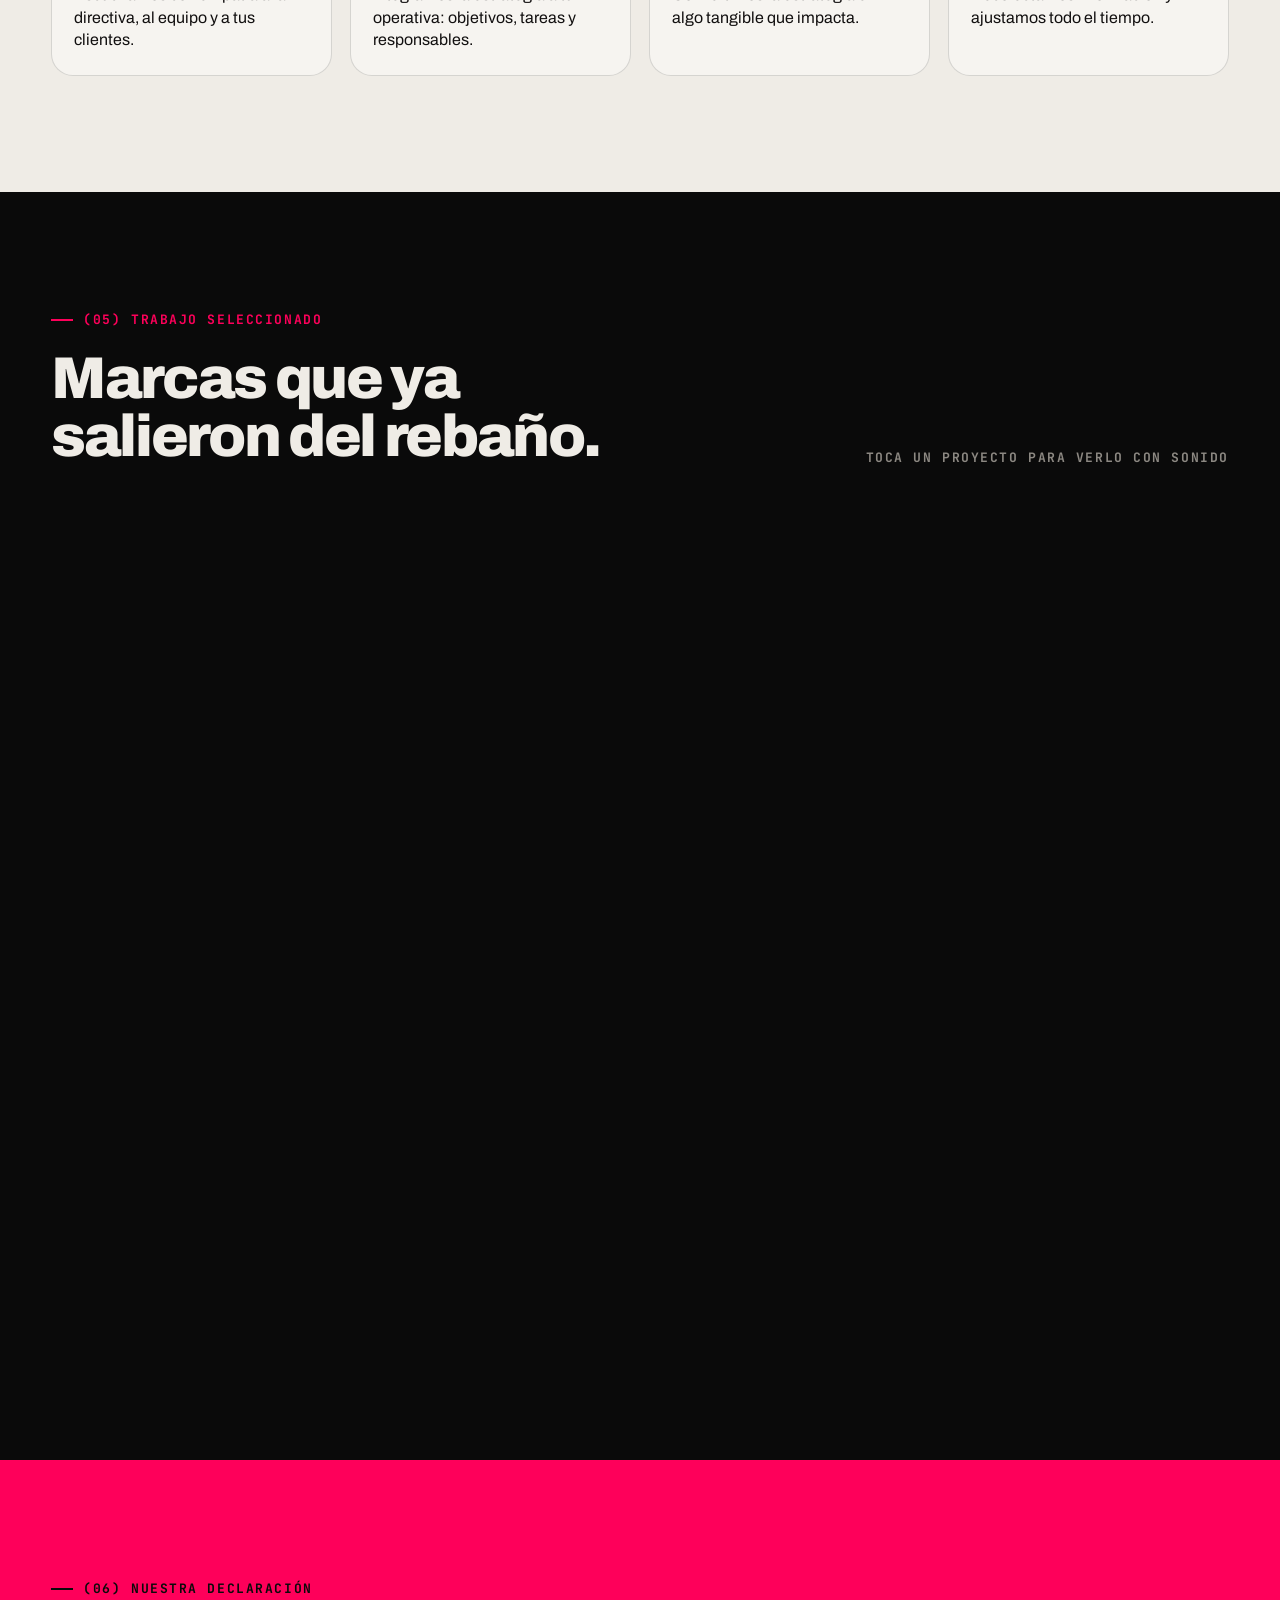
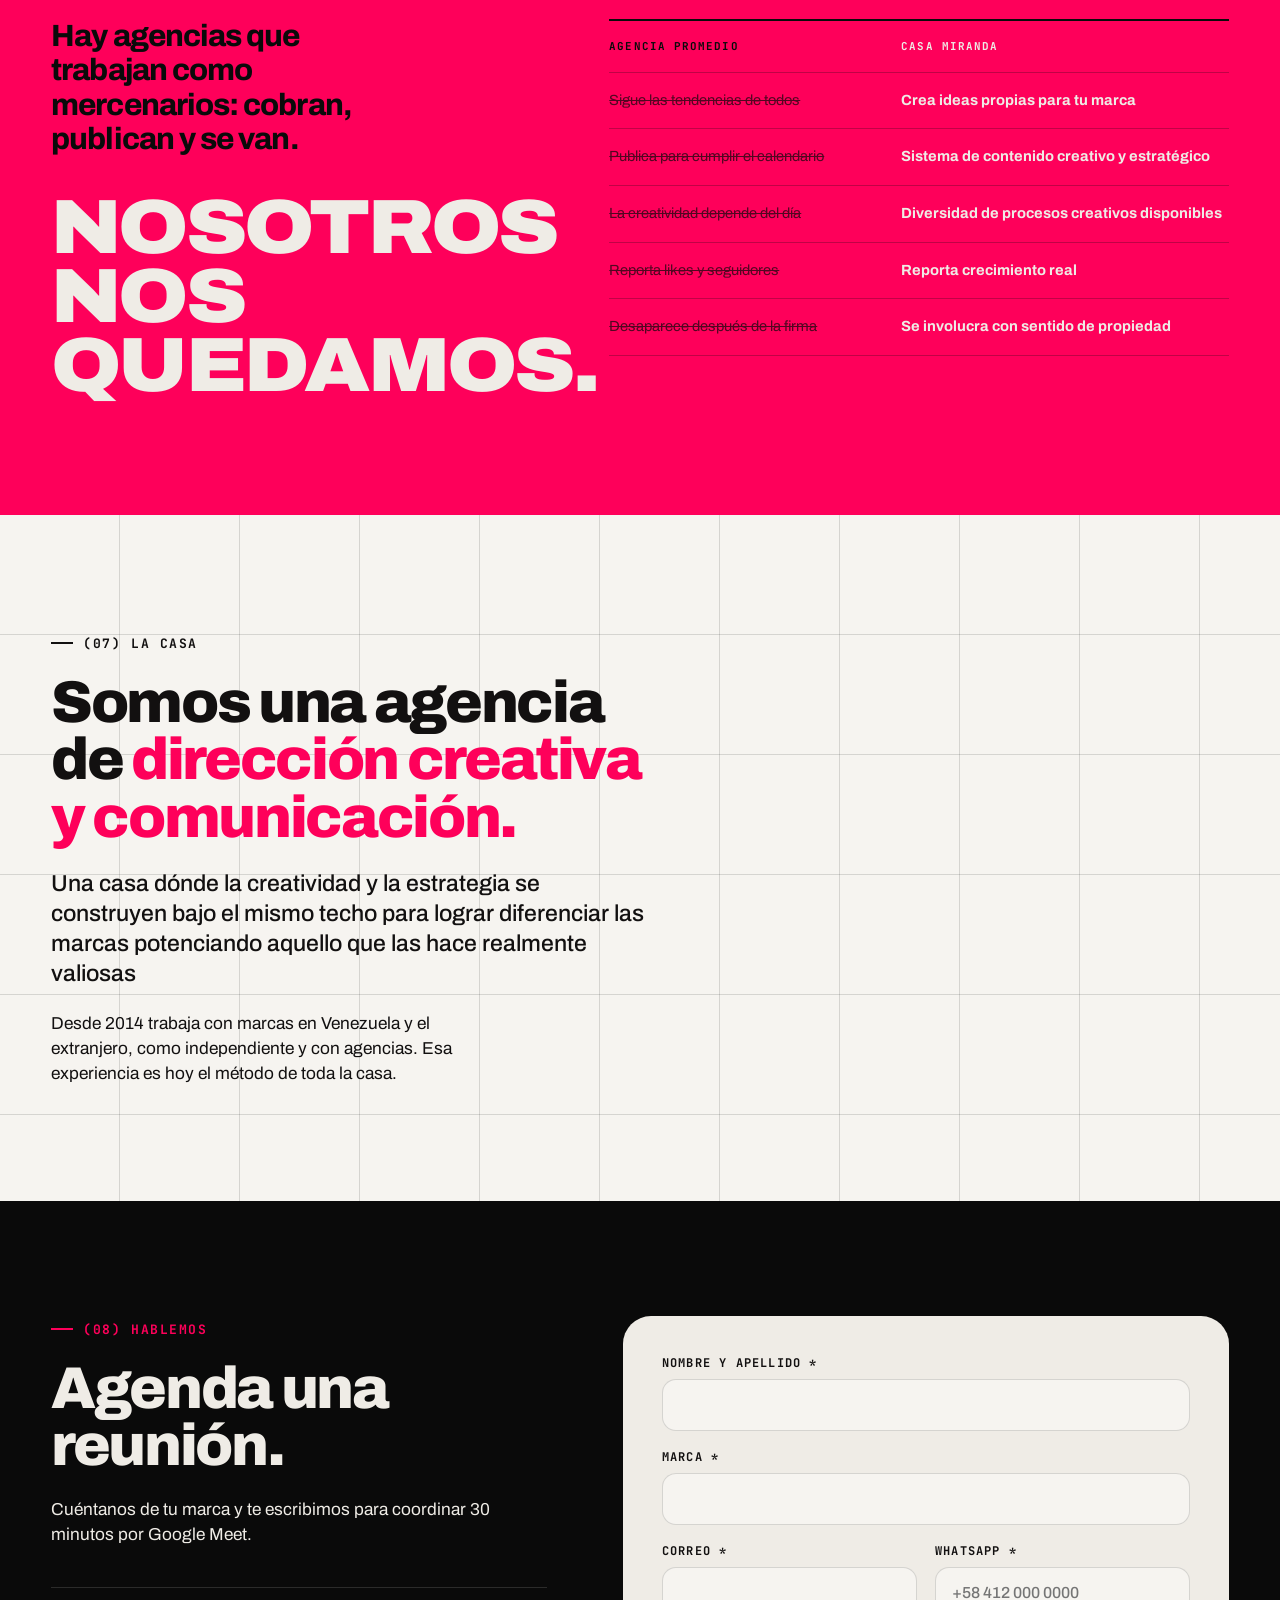
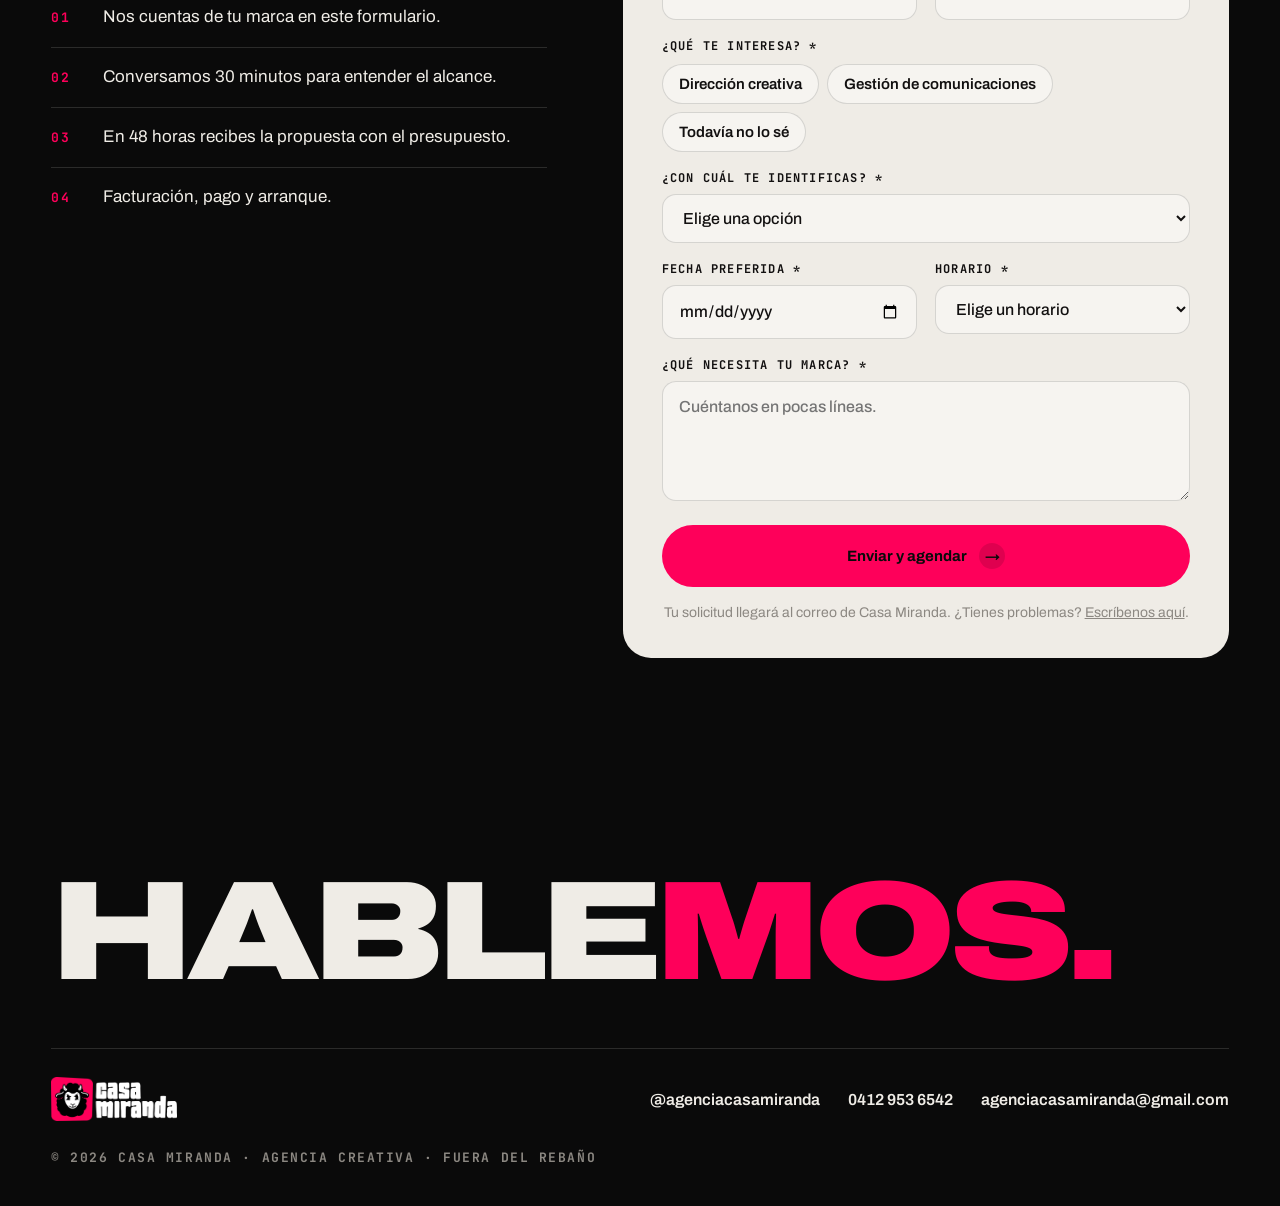
==== commit cf9c1a4e: "Corrige envío del formulario y solapamiento móvil Co-authored-by: Copilot <223556219+Copilot@users.n" ====
--- a/index.html
+++ b/index.html
@@ -205,7 +205,7 @@
   <form class="formulario revela" id="formulario" novalidate>
     <div class="campo"><label for="f-nombre">Nombre y apellido *</label><input id="f-nombre" name="nombre" required autocomplete="name"></div>
     <div class="campo"><label for="f-marca">Marca *</label><input id="f-marca" name="marca" required autocomplete="organization"></div>
-    <div class="campo campo--mitad"><label for="f-correo">Correo *</label><input id="f-correo" name="correo" type="email" required autocomplete="email"></div>
+    <div class="campo campo--mitad"><label for="f-correo">Correo *</label><input id="f-correo" name="email" type="email" required autocomplete="email"></div>
     <div class="campo campo--mitad"><label for="f-whatsapp">WhatsApp *</label><input id="f-whatsapp" name="whatsapp" type="tel" required autocomplete="tel" placeholder="+58 412 000 0000"></div>
     <fieldset class="campo">
       <legend>¿Qué te interesa? *</legend>
--- a/styles.css
+++ b/styles.css
@@ -228,6 +228,7 @@
   .filtros__fondo::after { background: linear-gradient(180deg, rgba(10,10,10,.9), rgba(10,10,10,.7) 50%, rgba(10,10,10,.92)); }
   .hero { min-height: calc(100svh - 100px); gap: clamp(20px, 4svh, 36px); padding-block: clamp(24px, 4svh, 48px); }
   .hero__rebano { width: min(100%, 46svh); }
+  .hero__nota { display: none; }
   .rebano img:nth-child(n+16) { display: none; }
 }
 @media (max-width: 560px) {
@@ -283,7 +284,6 @@
   .rebano img:nth-child(n+11) { display: none; }
   .sticker--1 { left: -6px; } .sticker--2 { right: -4px; }
   .sticker { font-size: 11px; padding: 8px 10px; }
-  .hero__nota { top: -46px; right: 6%; }
   .bloque { padding-top: 64px; padding-bottom: 64px; }
   .cabeza { margin-bottom: 30px; }
   .titulo { font-size: clamp(32px, 10vw, 44px); }
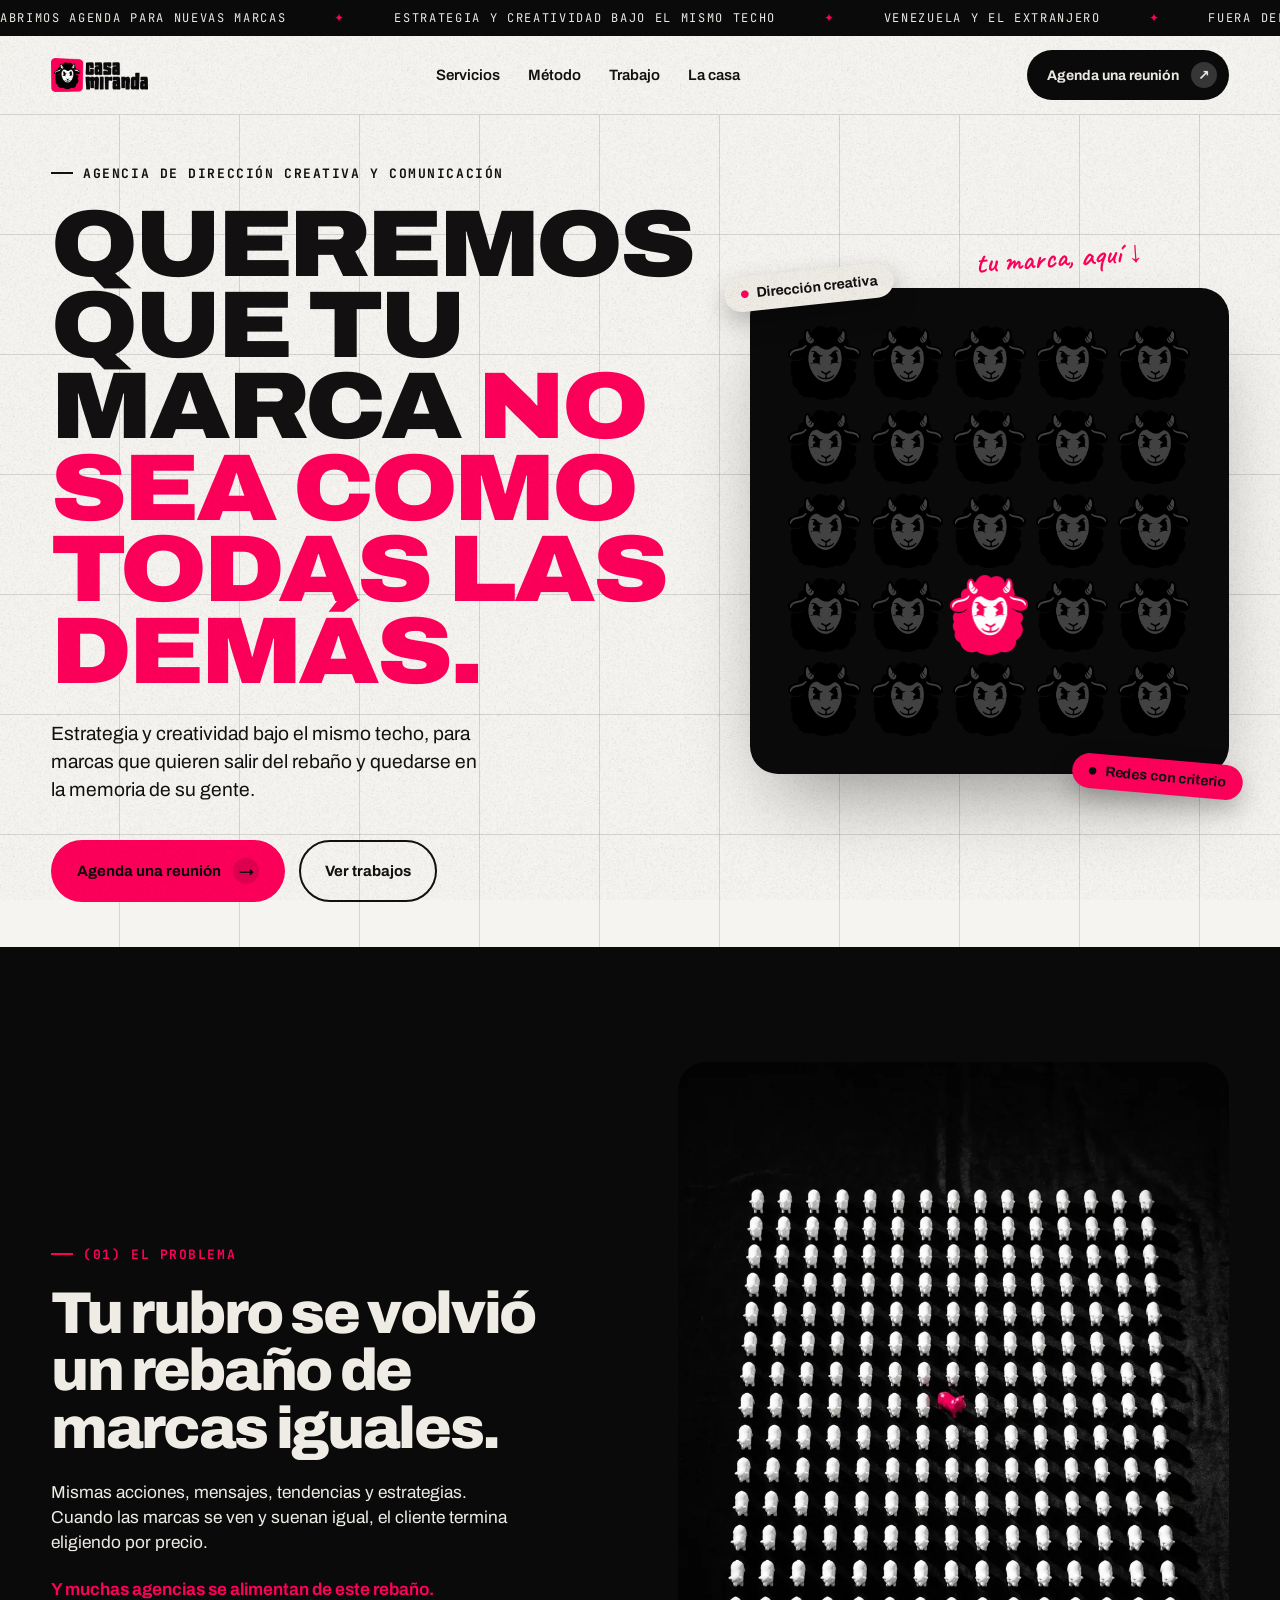
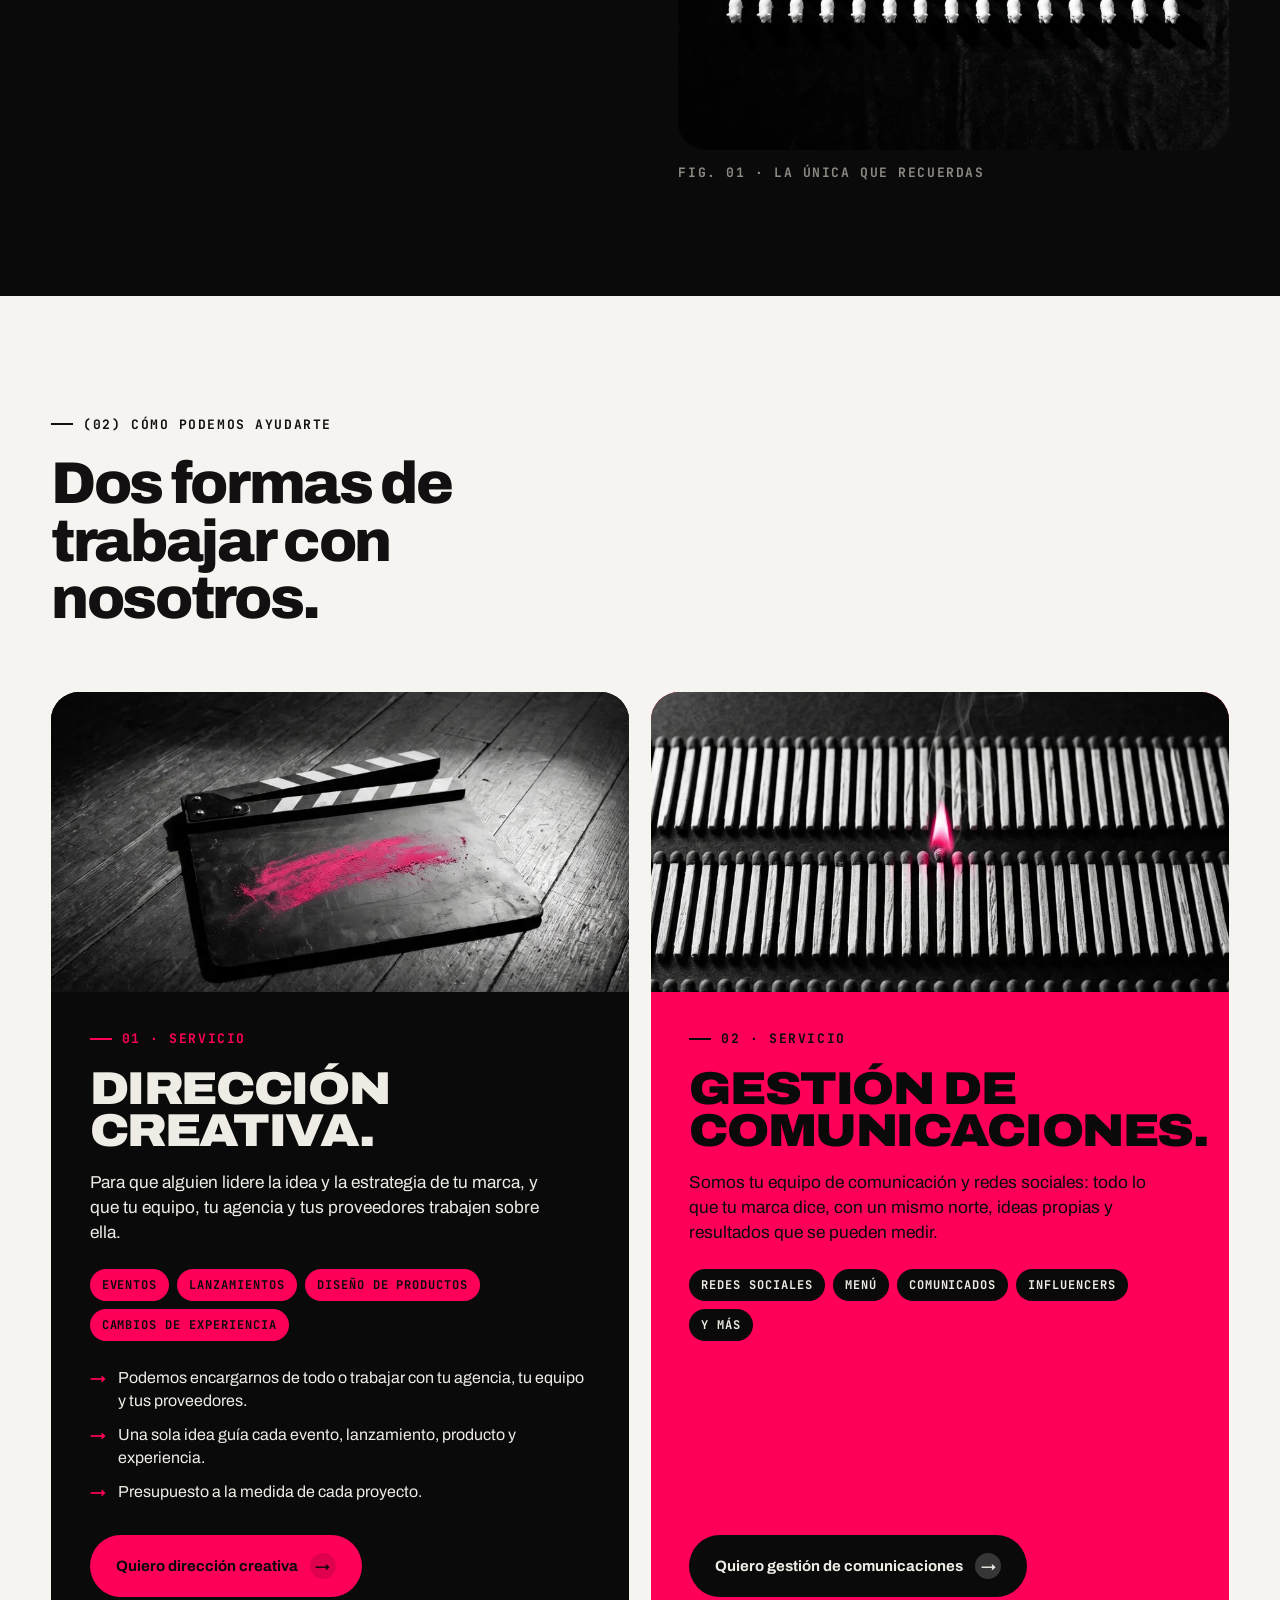
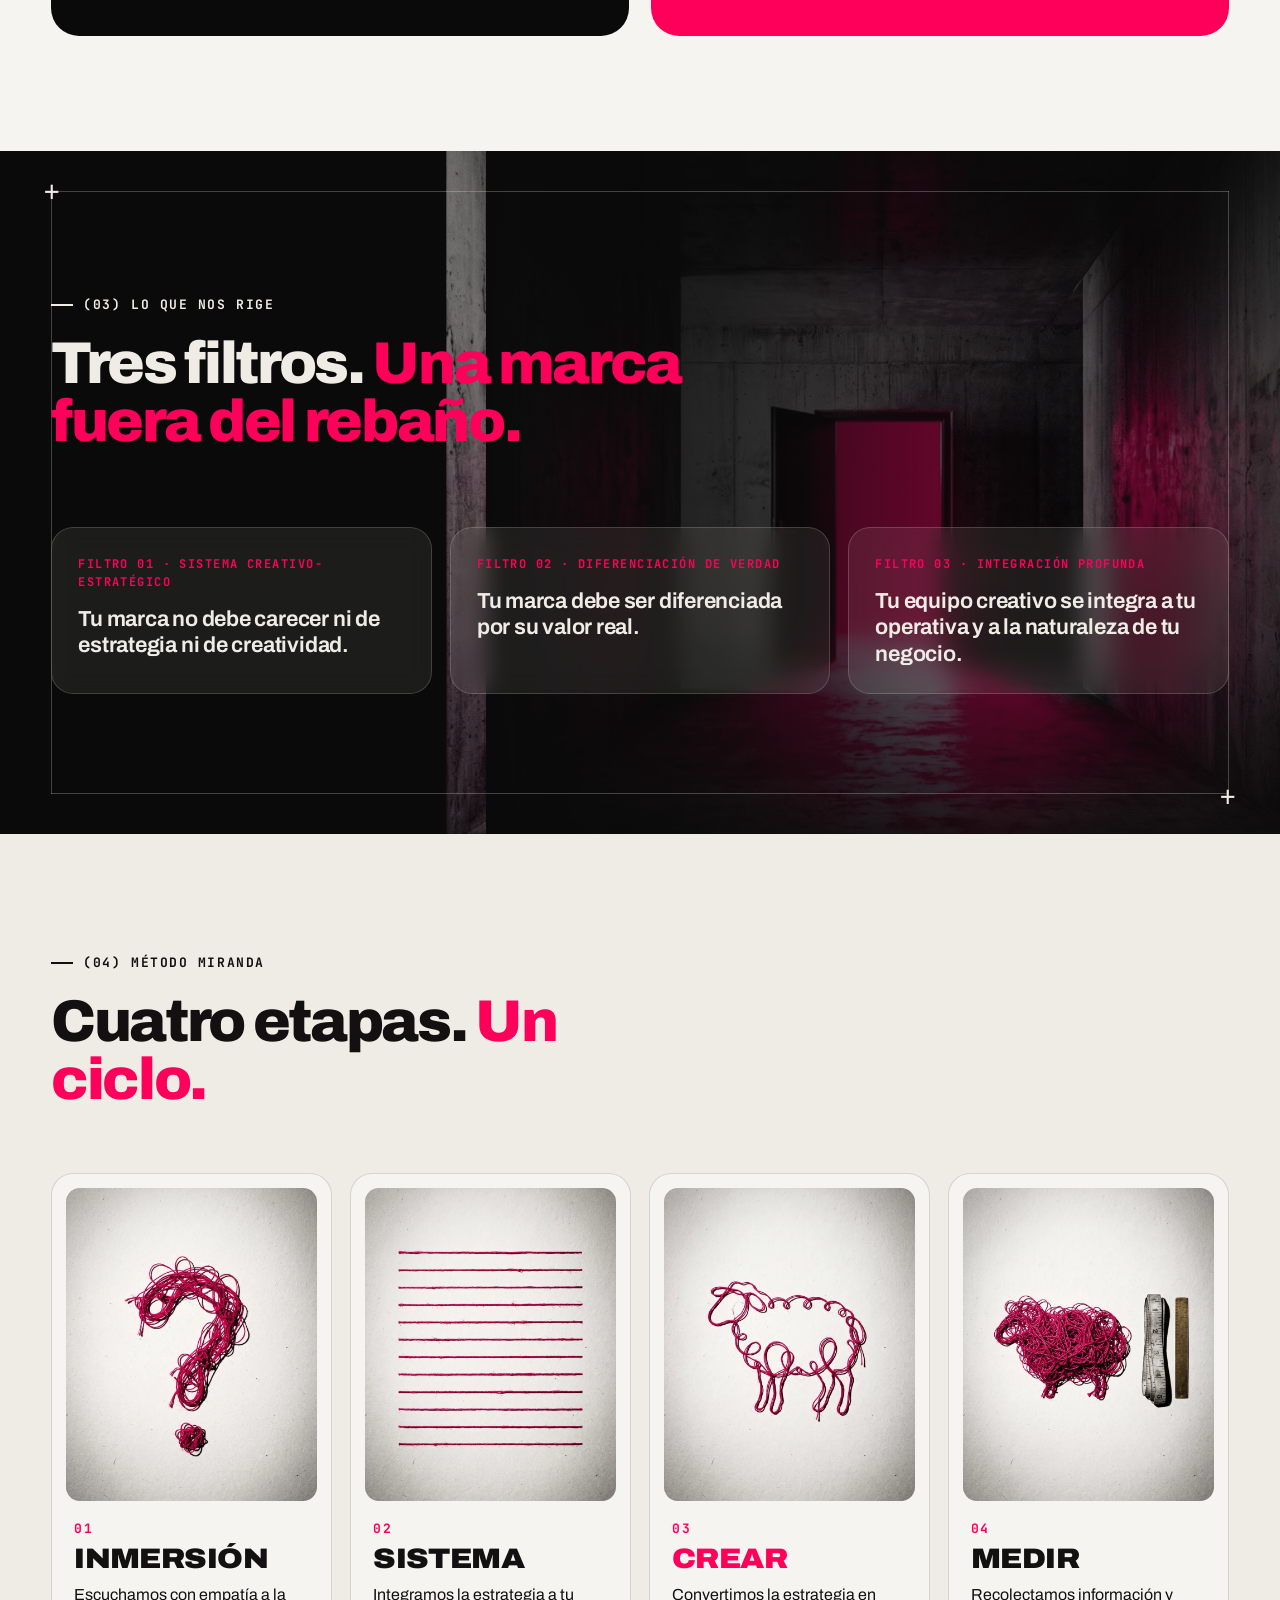
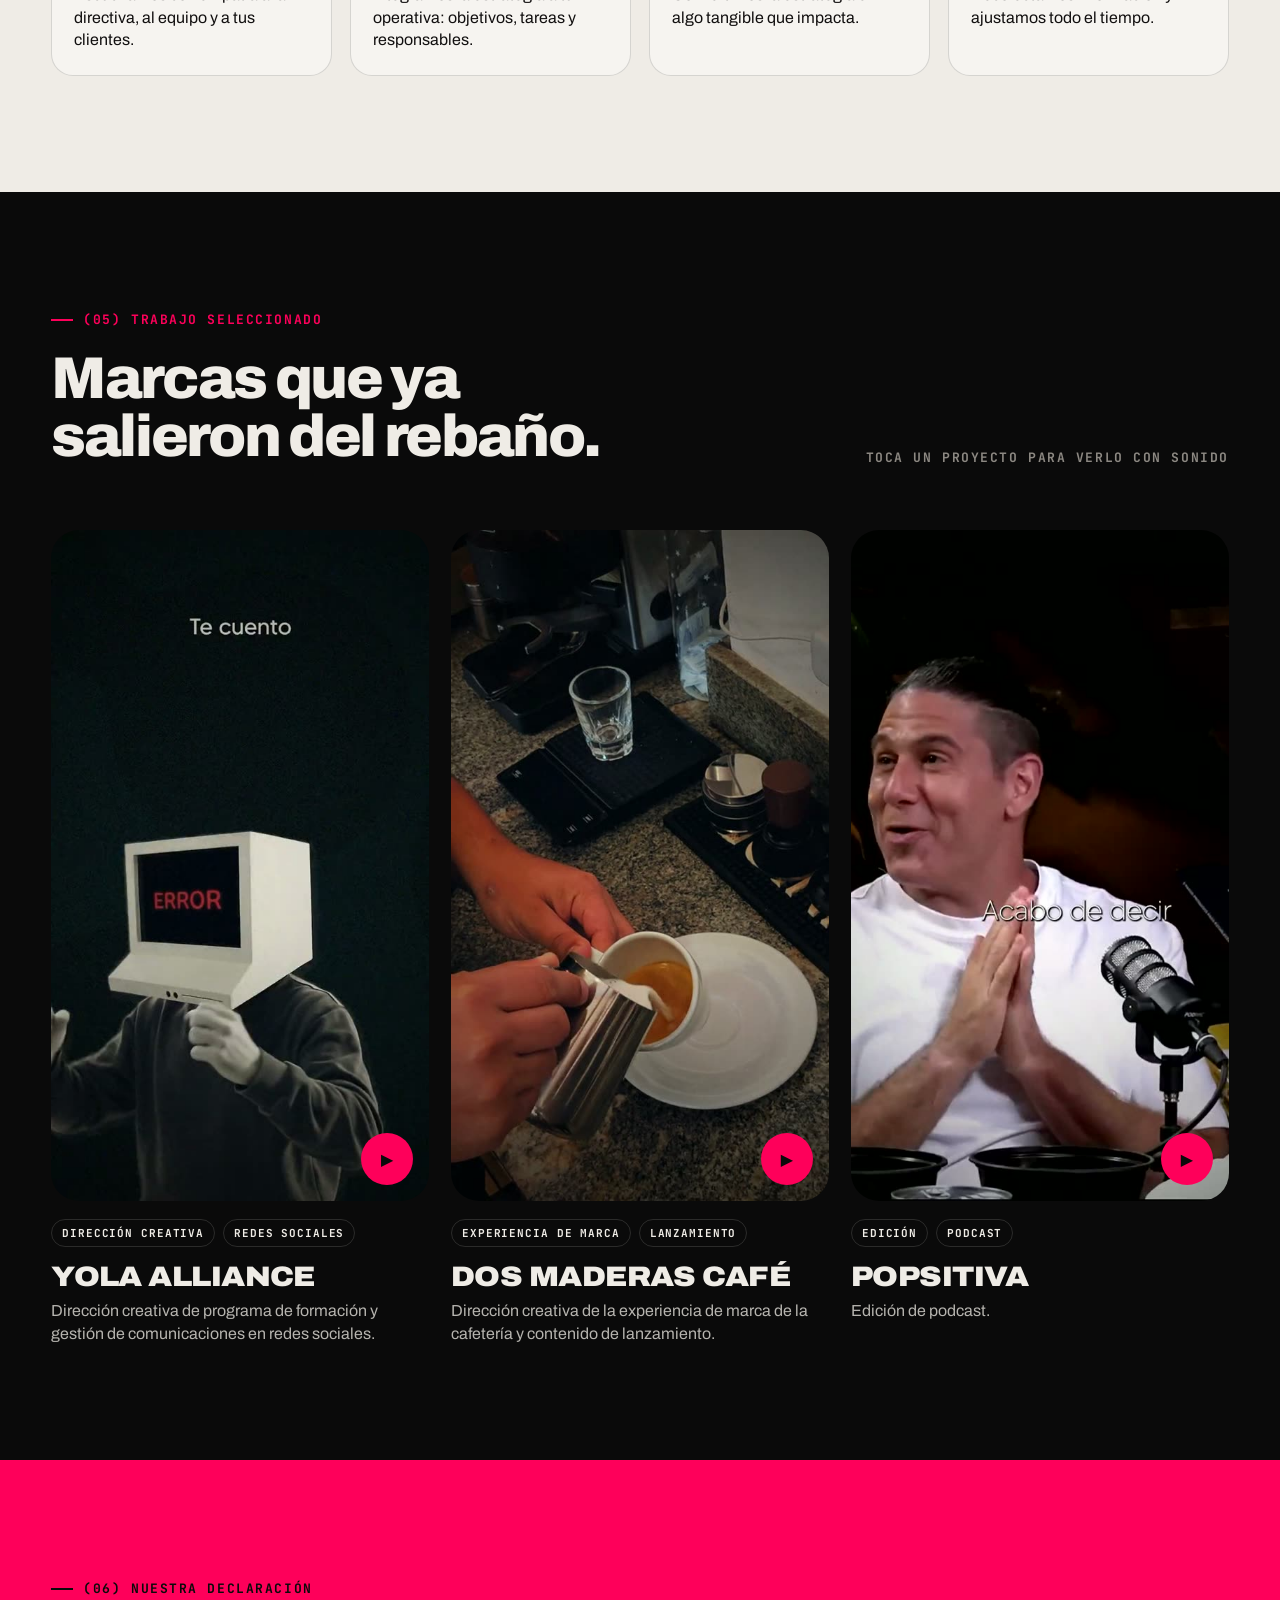
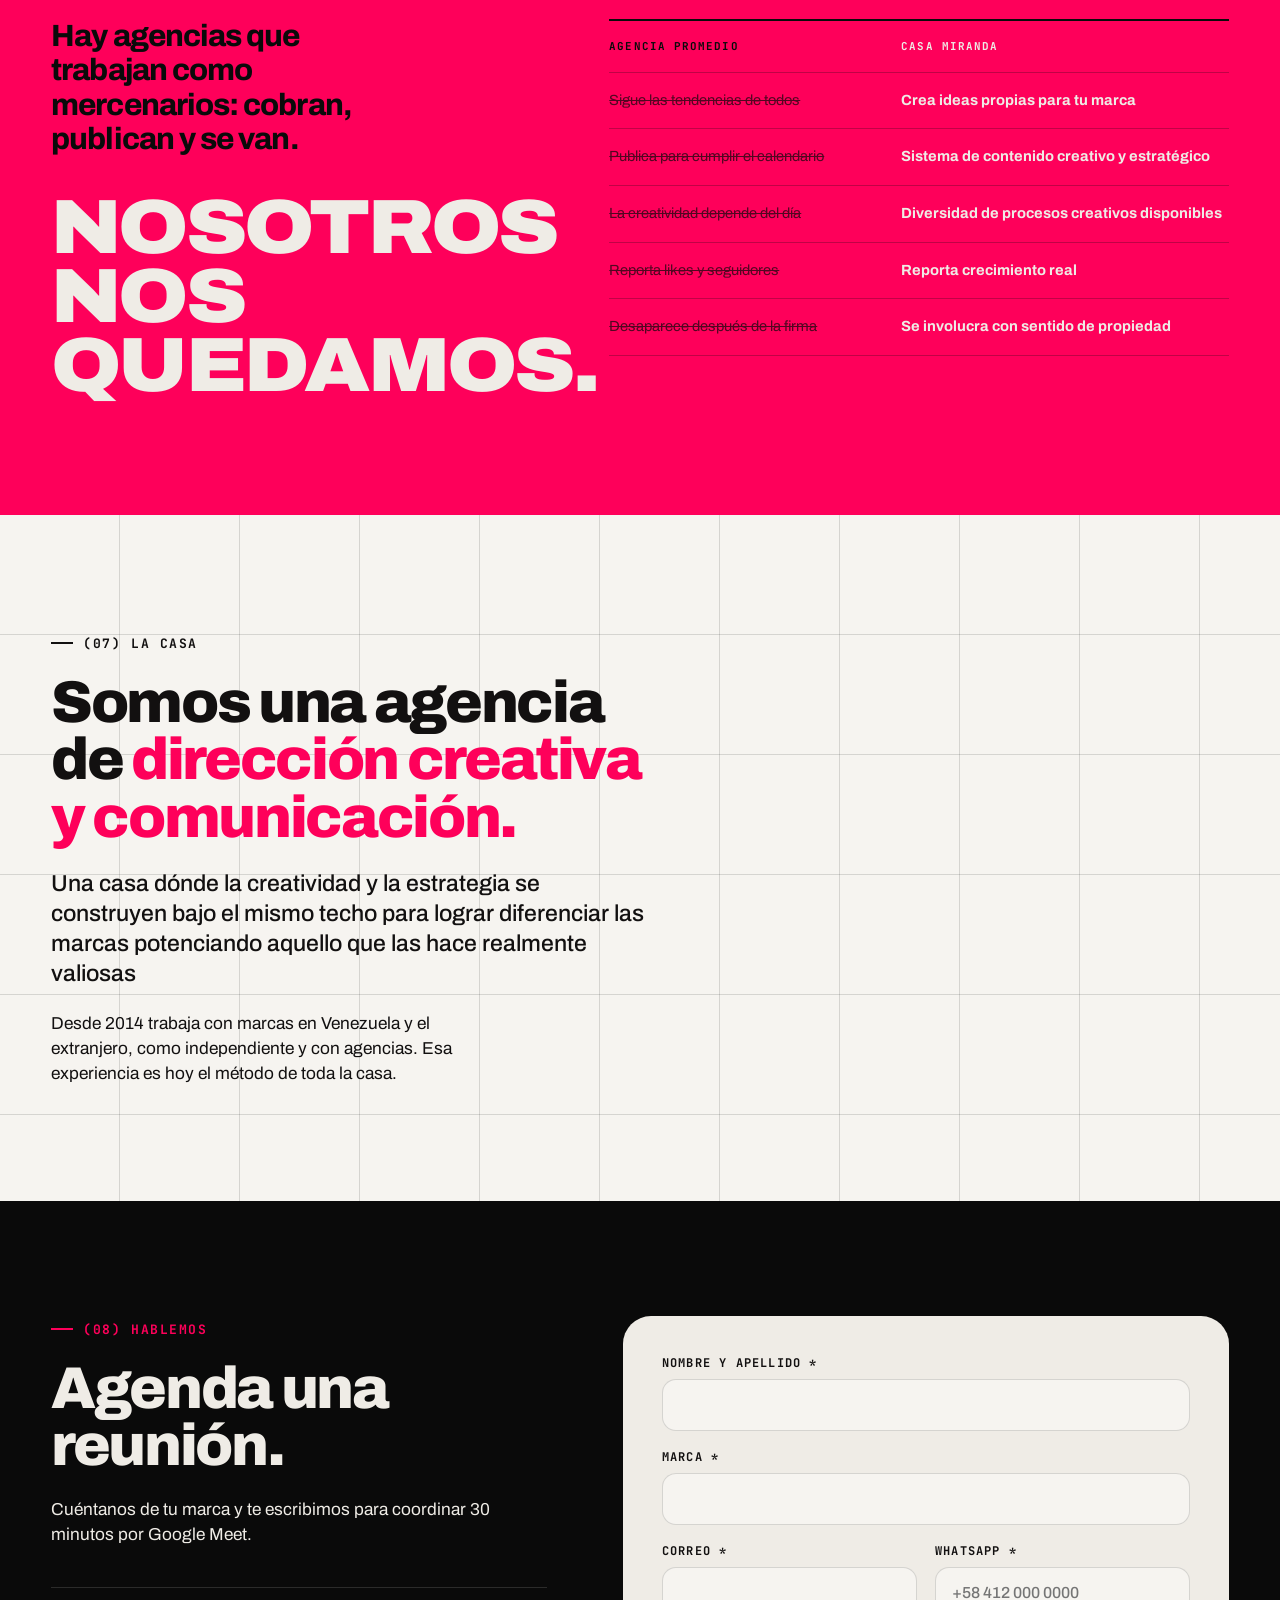
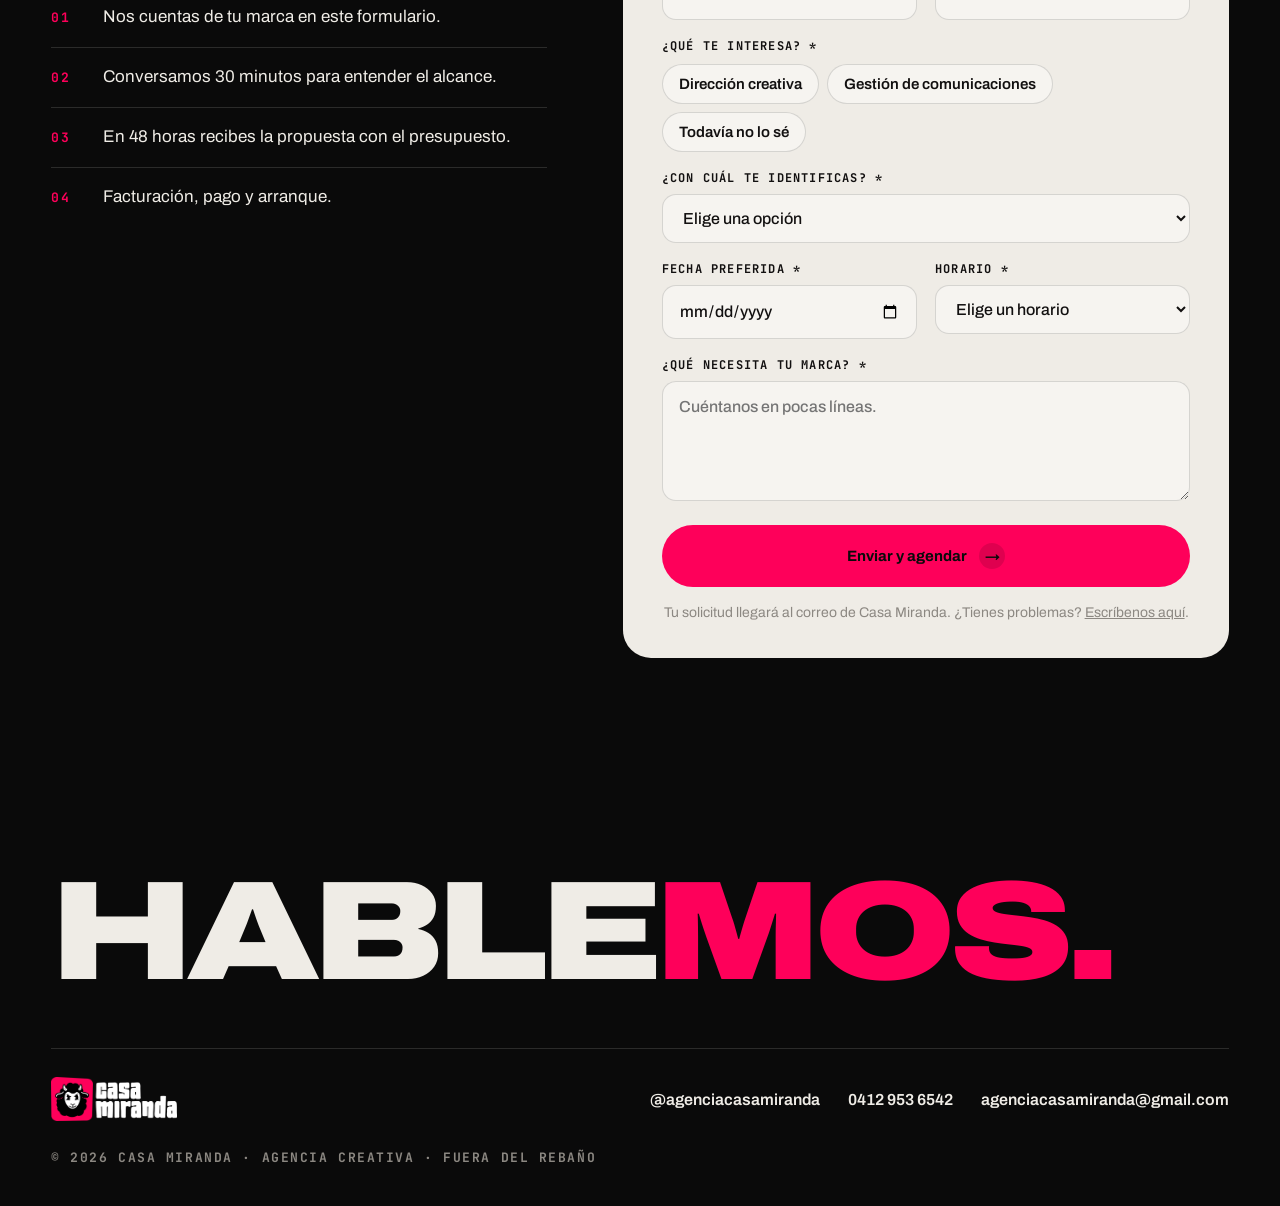
==== commit b0565737: "Conecta formulario a Web3Forms y limpia campos al confirmar" ====
--- a/index.html
+++ b/index.html
@@ -232,7 +232,7 @@
     <p class="formulario__nota">Tu solicitud llegará al correo de Casa Miranda. ¿Tienes problemas? <a href="#" data-correo>Escríbenos aquí</a>.</p>
     <div class="formulario__ok" id="f-ok" role="status" aria-live="polite" tabindex="-1" hidden>
       <p class="titulo titulo--chico">Solicitud enviada.</p>
-      <p>Recibimos tus datos y nos pondremos en contacto contigo para coordinar la reunión.</p>
+      <p>Tus datos se enviaron correctamente. Casa Miranda se pondrá en contacto contigo para coordinar la reunión.</p>
     </div>
   </form>
 </section>
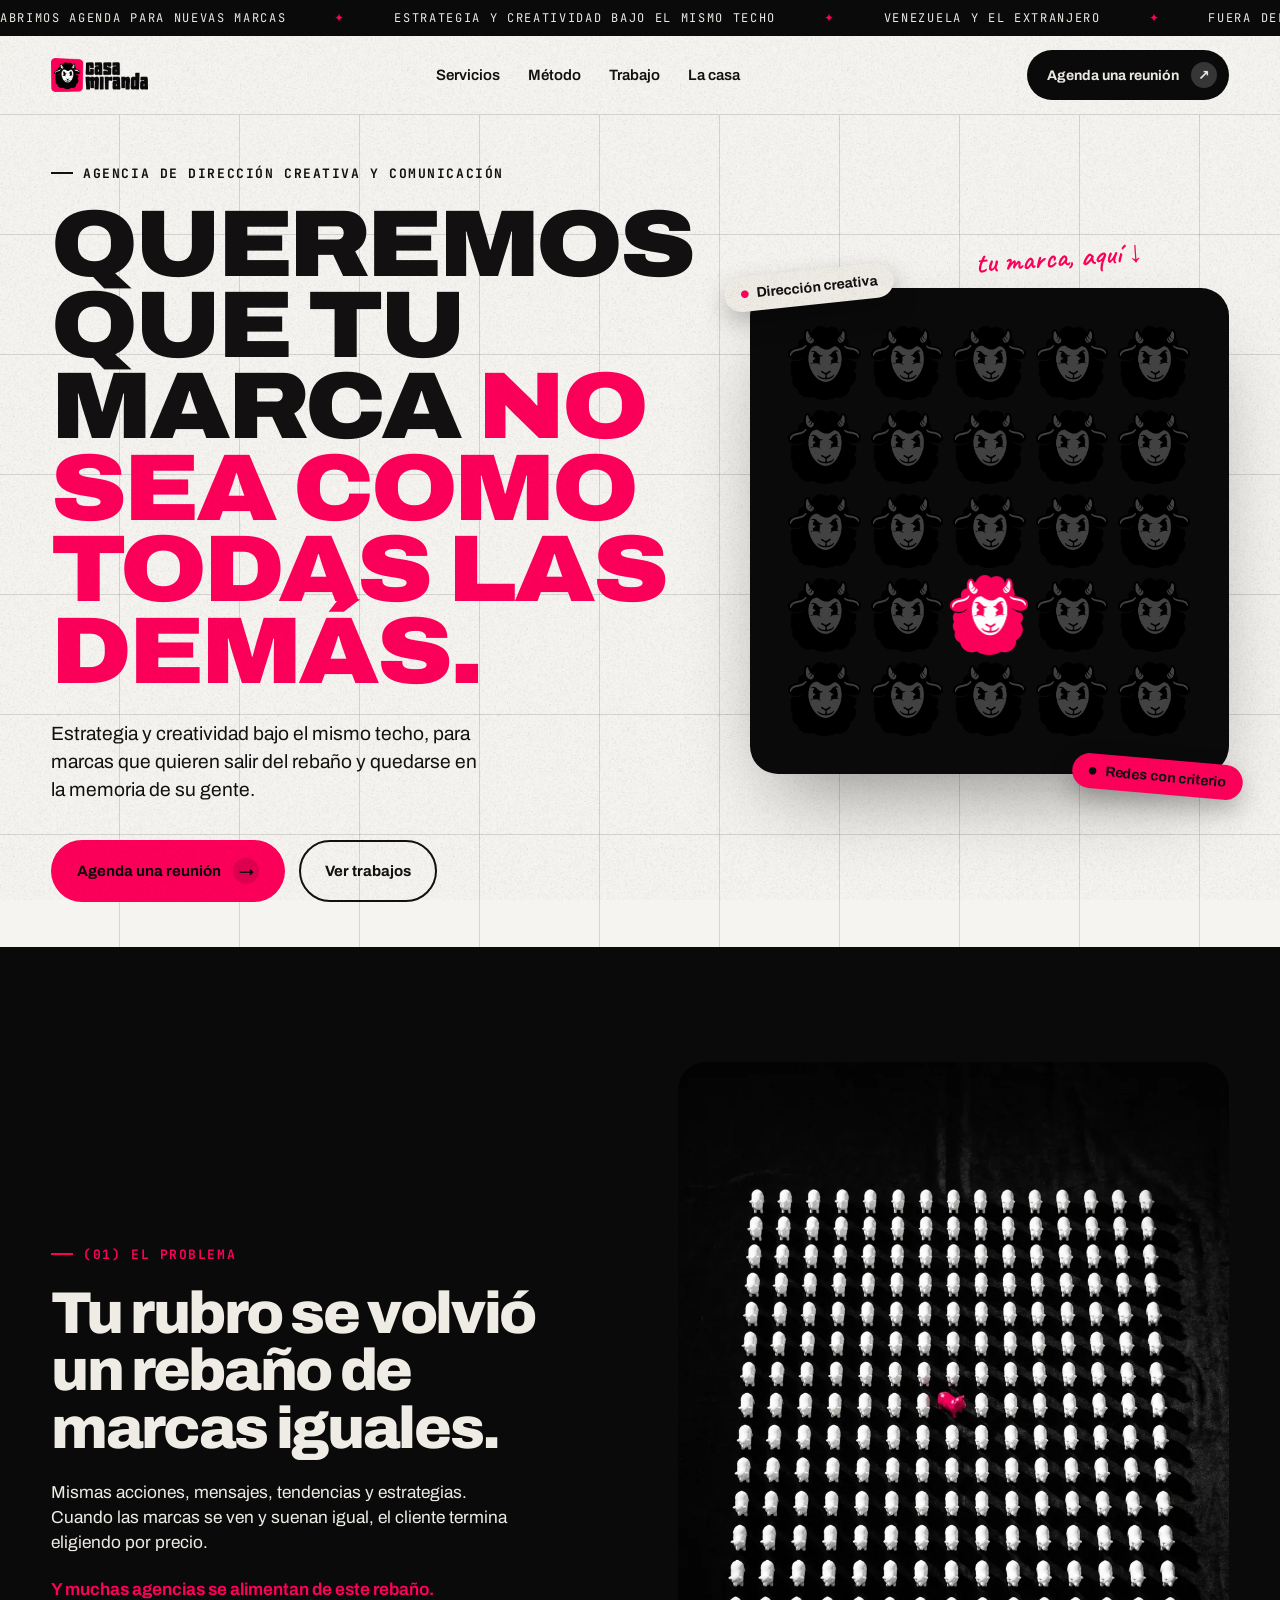
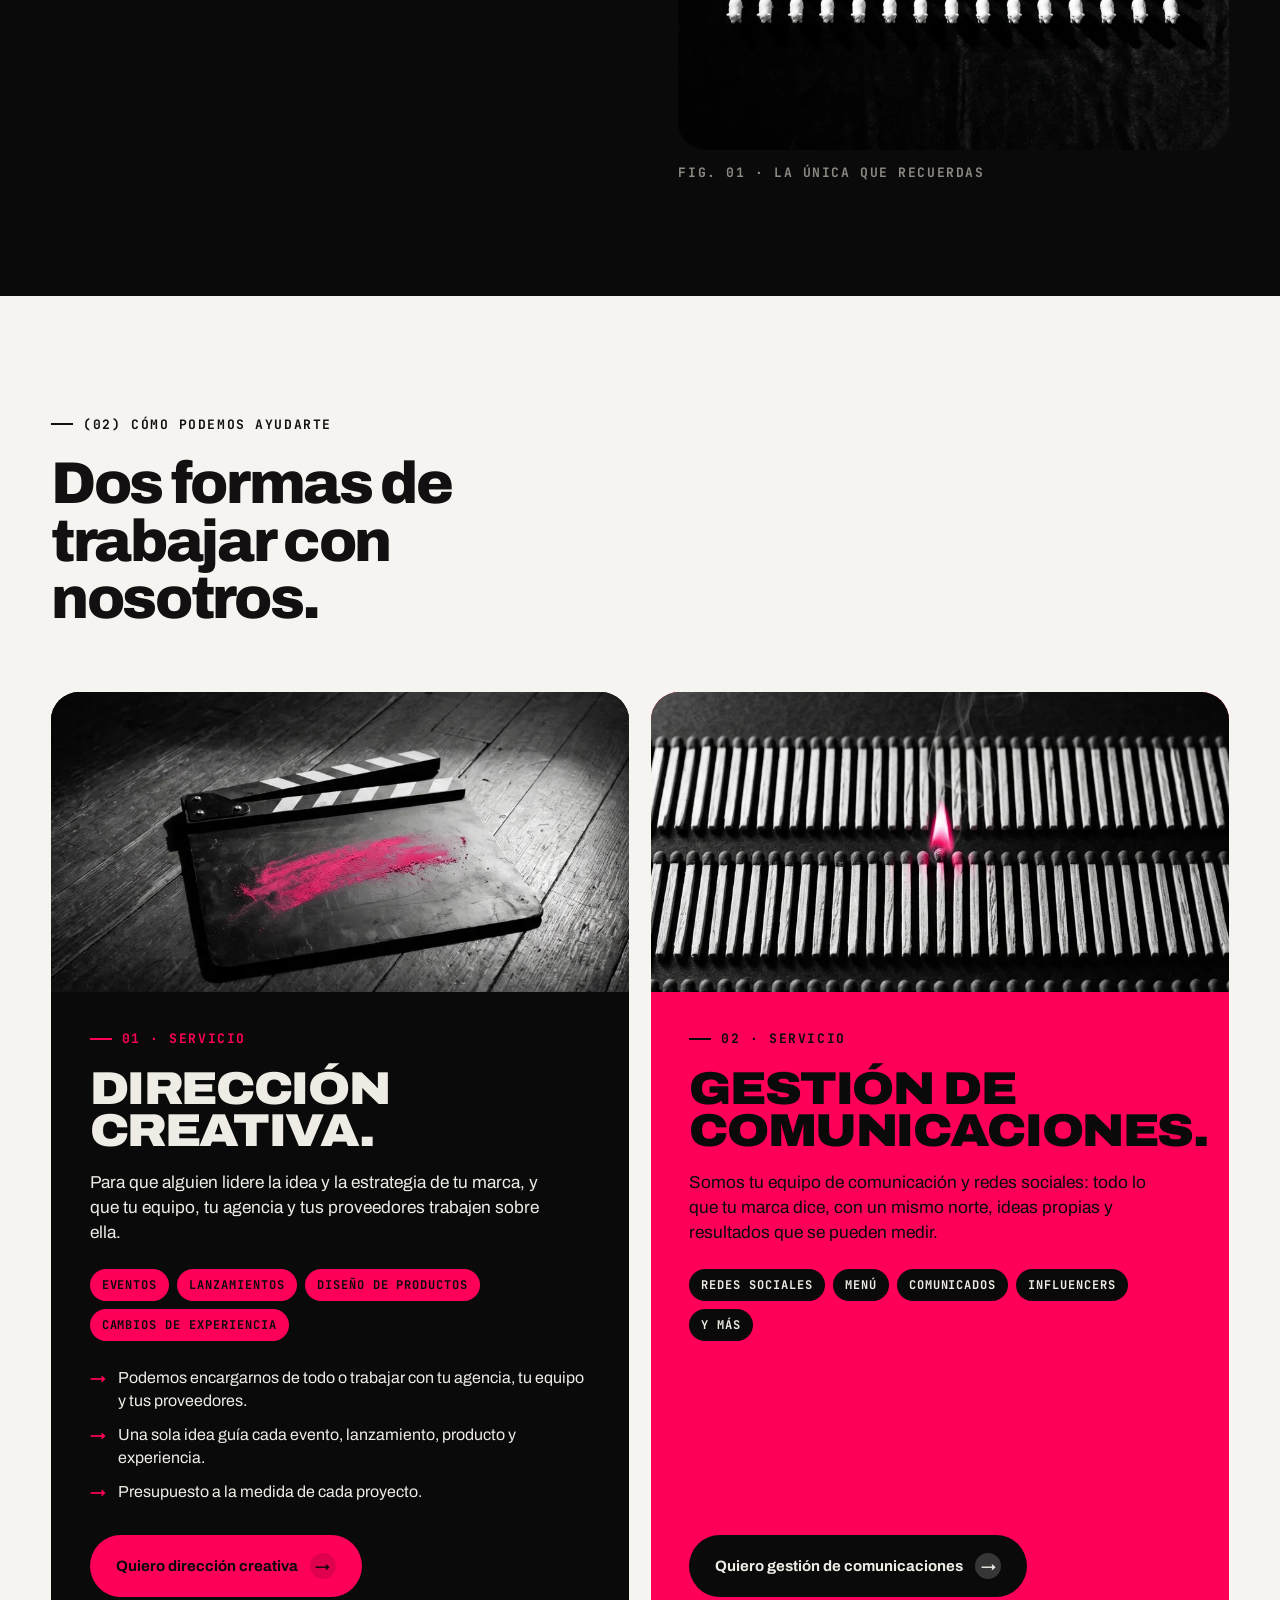
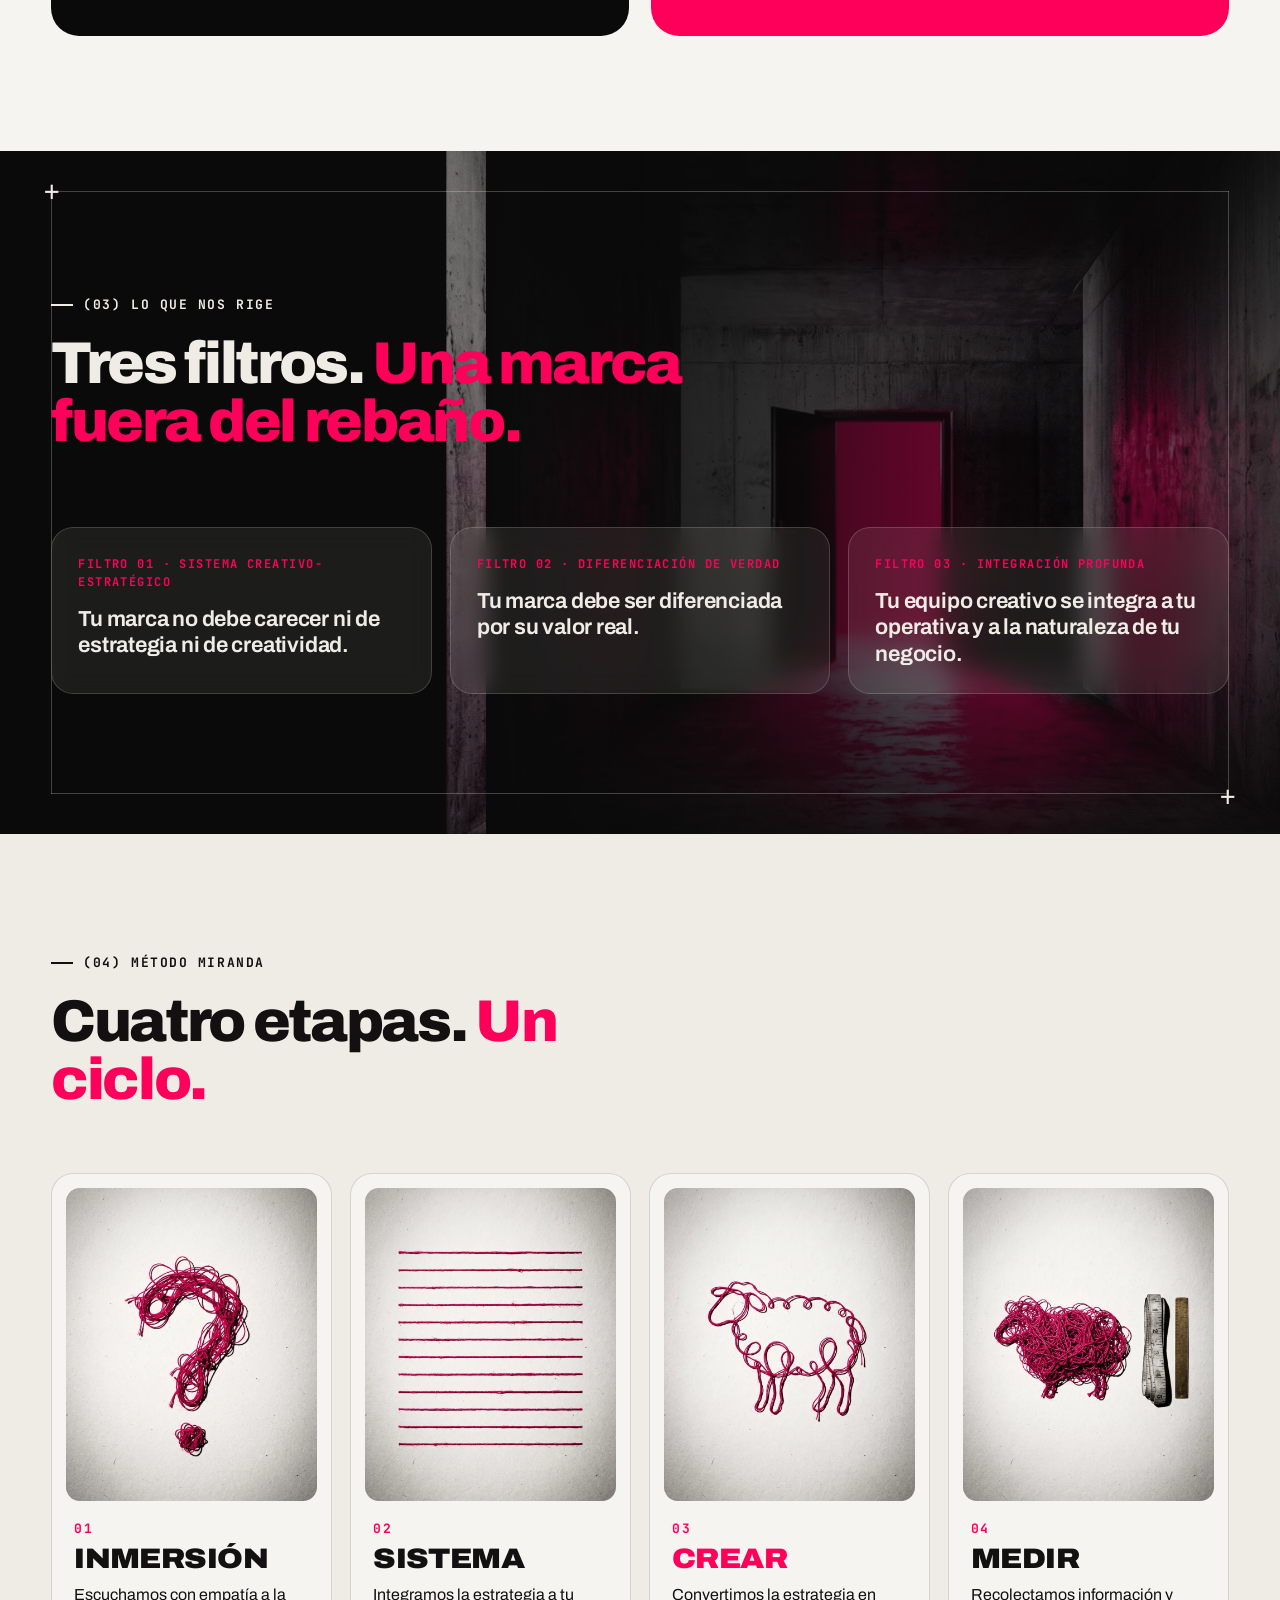
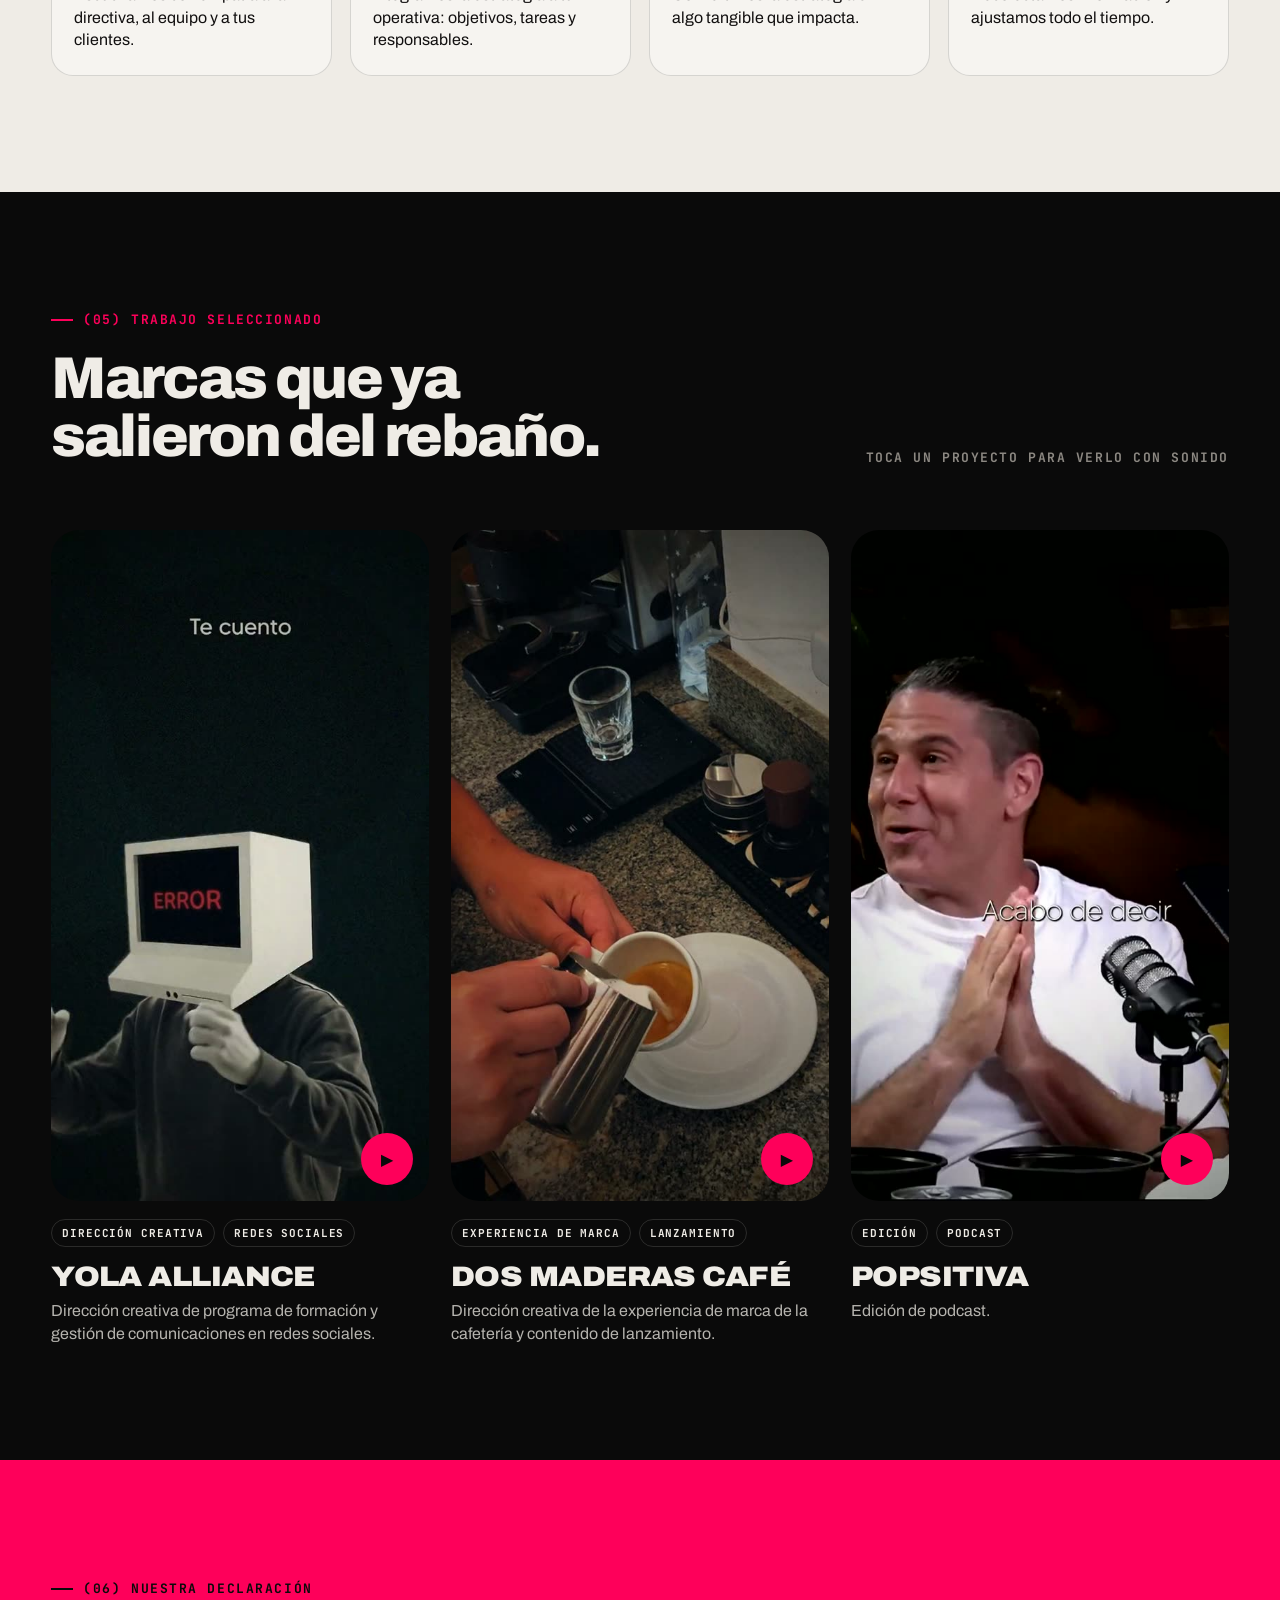
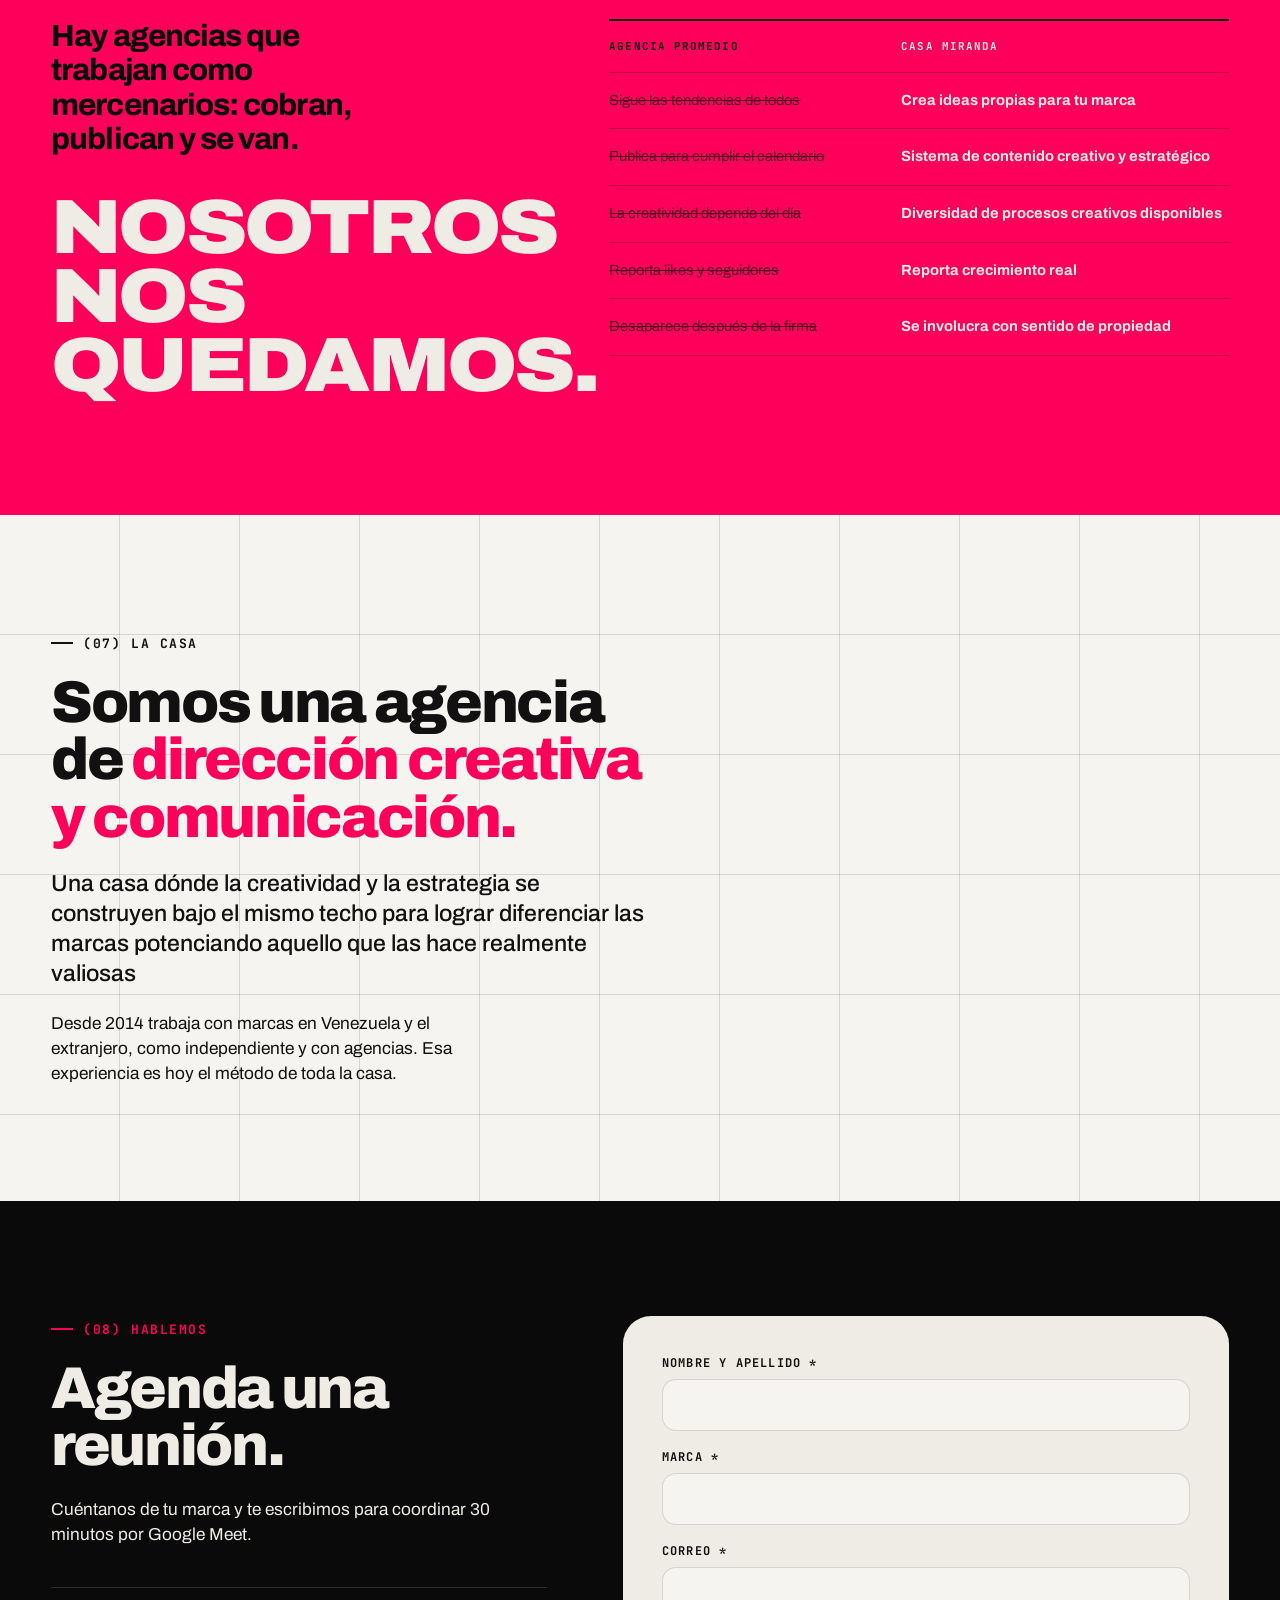
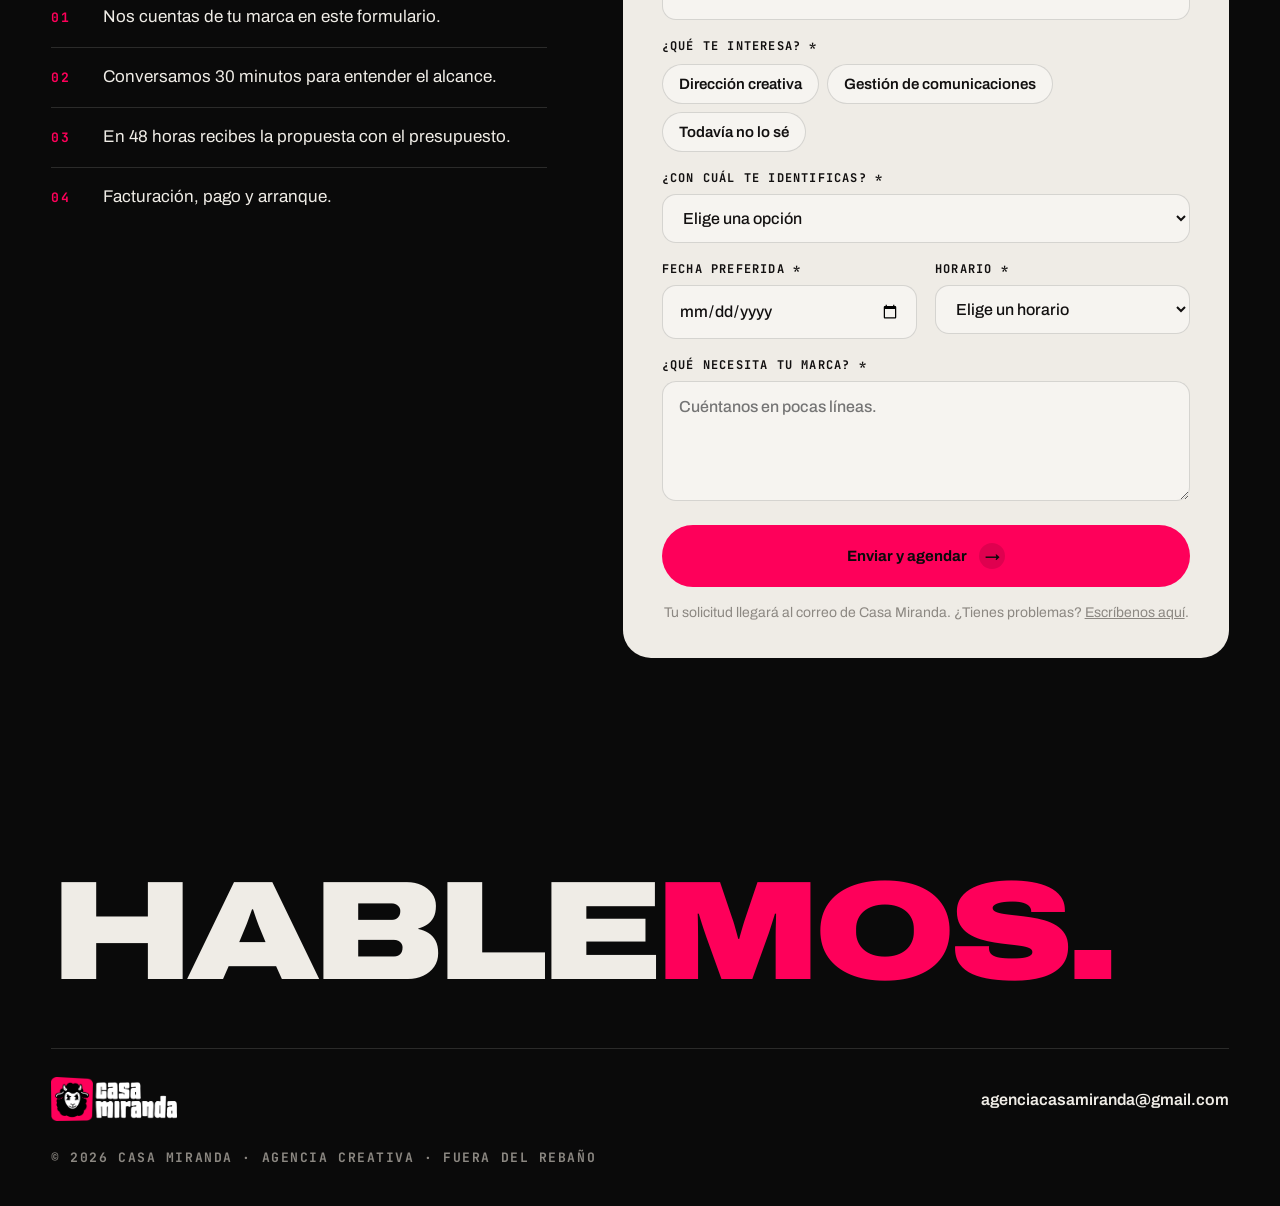
==== commit 029367ec: "Conecta formulario de contacto con Web3Forms" ====
--- a/index.html
+++ b/index.html
@@ -203,10 +203,10 @@
     </ol>
   </div>
   <form class="formulario revela" id="formulario" novalidate>
-    <div class="campo"><label for="f-nombre">Nombre y apellido *</label><input id="f-nombre" name="nombre" required autocomplete="name"></div>
+    <input type="hidden" name="access_key" value="4d8f2d1c-9576-4870-9f86-ec5b247cd82f">
+    <div class="campo"><label for="f-nombre">Nombre y apellido *</label><input id="f-nombre" name="name" required autocomplete="name"></div>
     <div class="campo"><label for="f-marca">Marca *</label><input id="f-marca" name="marca" required autocomplete="organization"></div>
-    <div class="campo campo--mitad"><label for="f-correo">Correo *</label><input id="f-correo" name="email" type="email" required autocomplete="email"></div>
-    <div class="campo campo--mitad"><label for="f-whatsapp">WhatsApp *</label><input id="f-whatsapp" name="whatsapp" type="tel" required autocomplete="tel" placeholder="+58 412 000 0000"></div>
+    <div class="campo"><label for="f-correo">Correo *</label><input id="f-correo" name="email" type="email" required autocomplete="email"></div>
     <fieldset class="campo">
       <legend>¿Qué te interesa? *</legend>
       <div class="opciones">
@@ -226,7 +226,7 @@
     <div class="campo campo--mitad"><label for="f-fecha">Fecha preferida *</label><input id="f-fecha" name="fecha" type="date" required></div>
     <div class="campo campo--mitad"><label for="f-hora">Horario *</label>
       <select id="f-hora" name="hora" required><option value="" disabled selected>Elige un horario</option><option>Cualquiera</option><option>Mañana</option><option>Tarde</option></select></div>
-    <div class="campo"><label for="f-mensaje">¿Qué necesita tu marca? *</label><textarea id="f-mensaje" name="mensaje" rows="4" placeholder="Cuéntanos en pocas líneas." required></textarea></div>
+    <div class="campo"><label for="f-mensaje">¿Qué necesita tu marca? *</label><textarea id="f-mensaje" name="message" rows="4" placeholder="Cuéntanos en pocas líneas." required></textarea></div>
     <p class="formulario__error" id="f-error" role="alert" tabindex="-1"></p>
     <button type="submit" class="boton boton--rosa boton--ancho">Enviar y agendar <span class="flecha">→</span></button>
     <p class="formulario__nota">Tu solicitud llegará al correo de Casa Miranda. ¿Tienes problemas? <a href="#" data-correo>Escríbenos aquí</a>.</p>
@@ -244,8 +244,6 @@
   <div class="pie__fila">
     <img src="assets/logo-h-blanco.png" alt="Casa Miranda" class="pie__logo">
     <ul class="pie__contacto">
-      <li><a href="#" data-red="instagram">@agenciacasamiranda</a></li>
-      <li><a href="#" data-wa="Hola, vengo de la web de Casa Miranda">0412 953 6542</a></li>
       <li><a href="#" data-correo>agenciacasamiranda@gmail.com</a></li>
     </ul>
   </div>
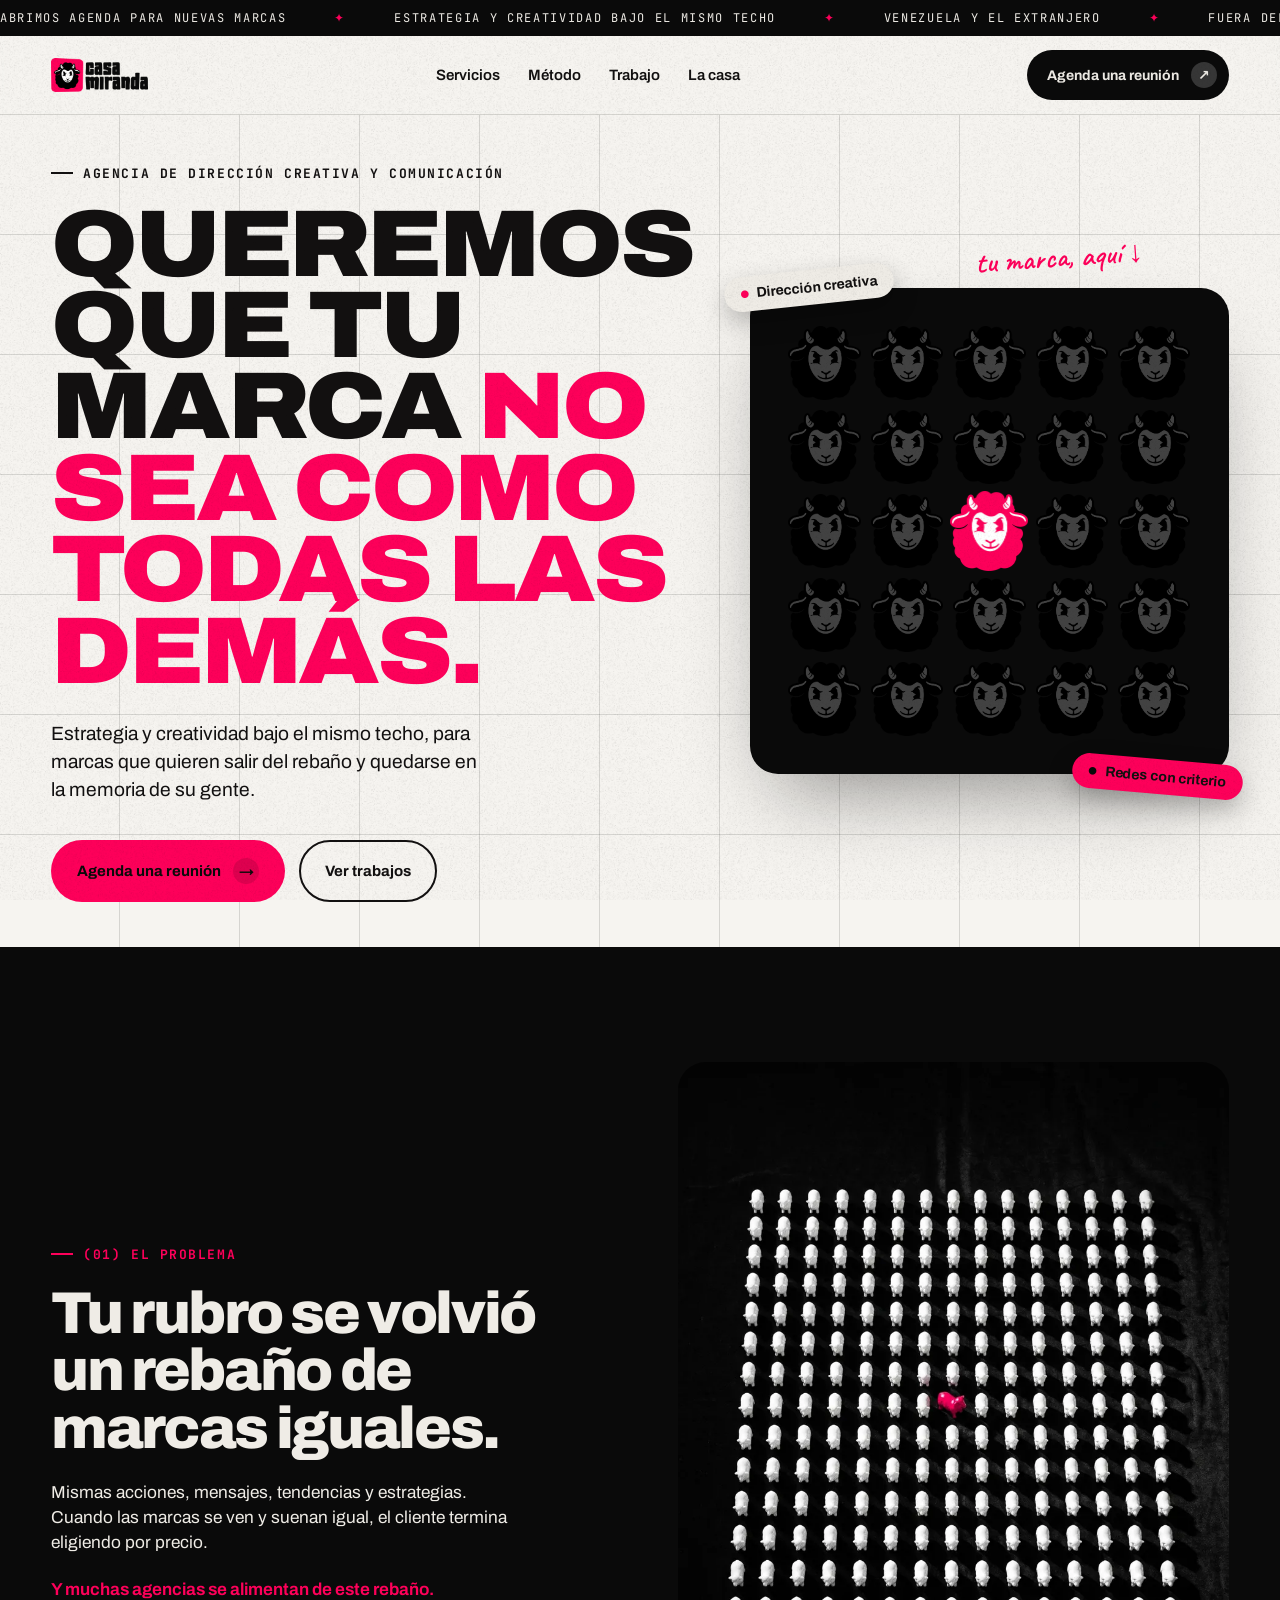
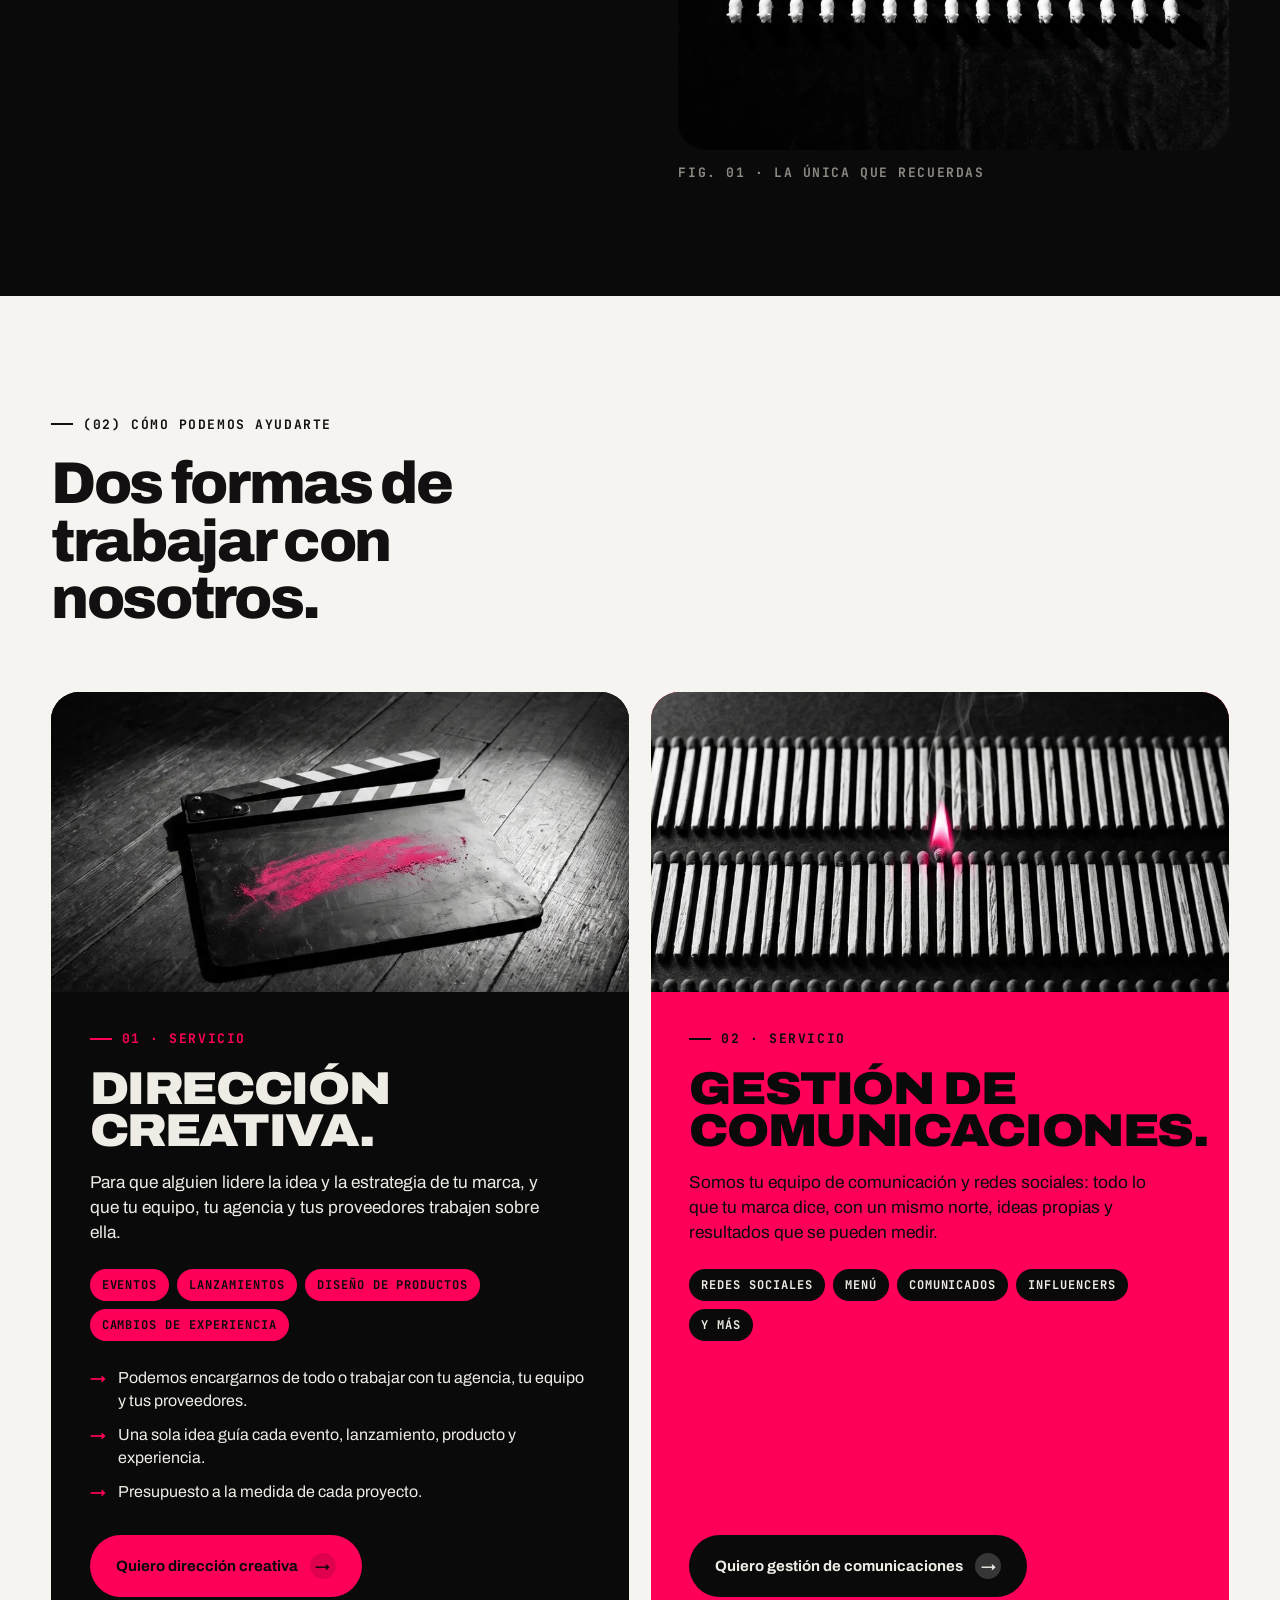
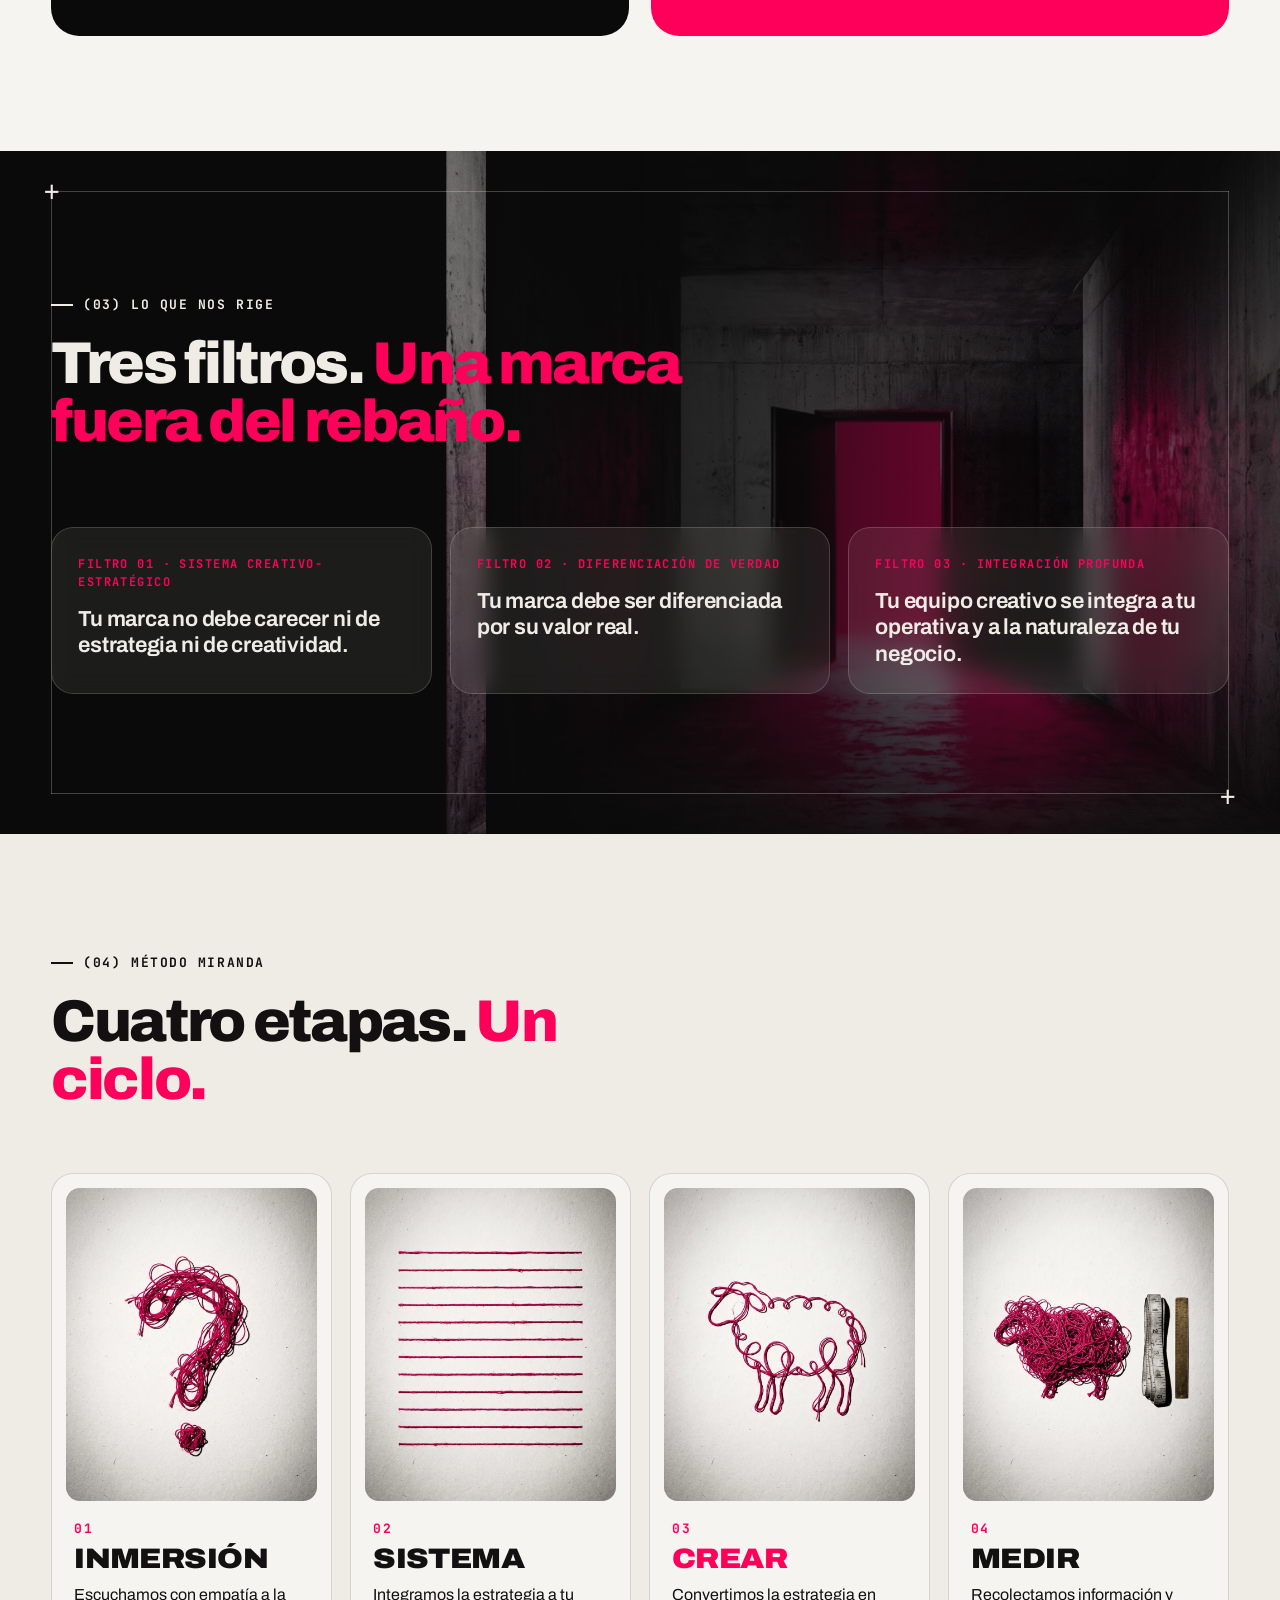
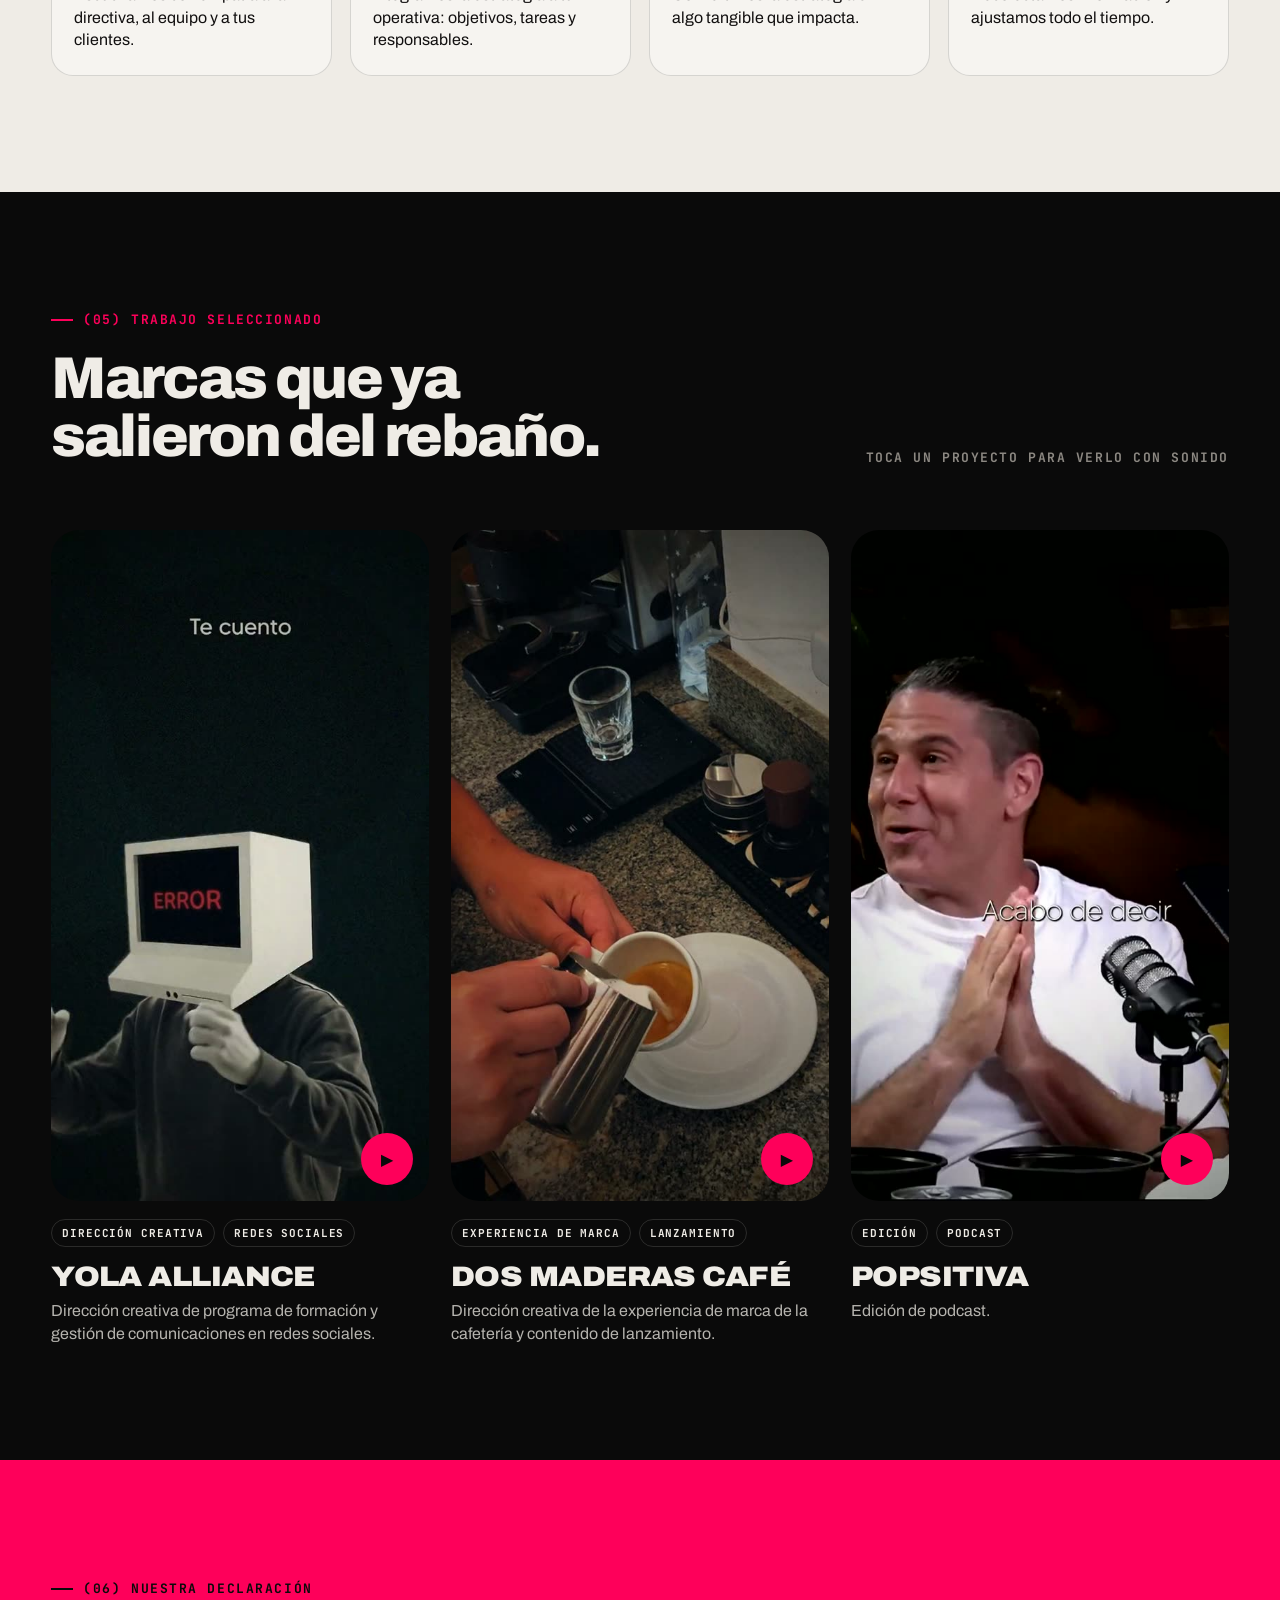
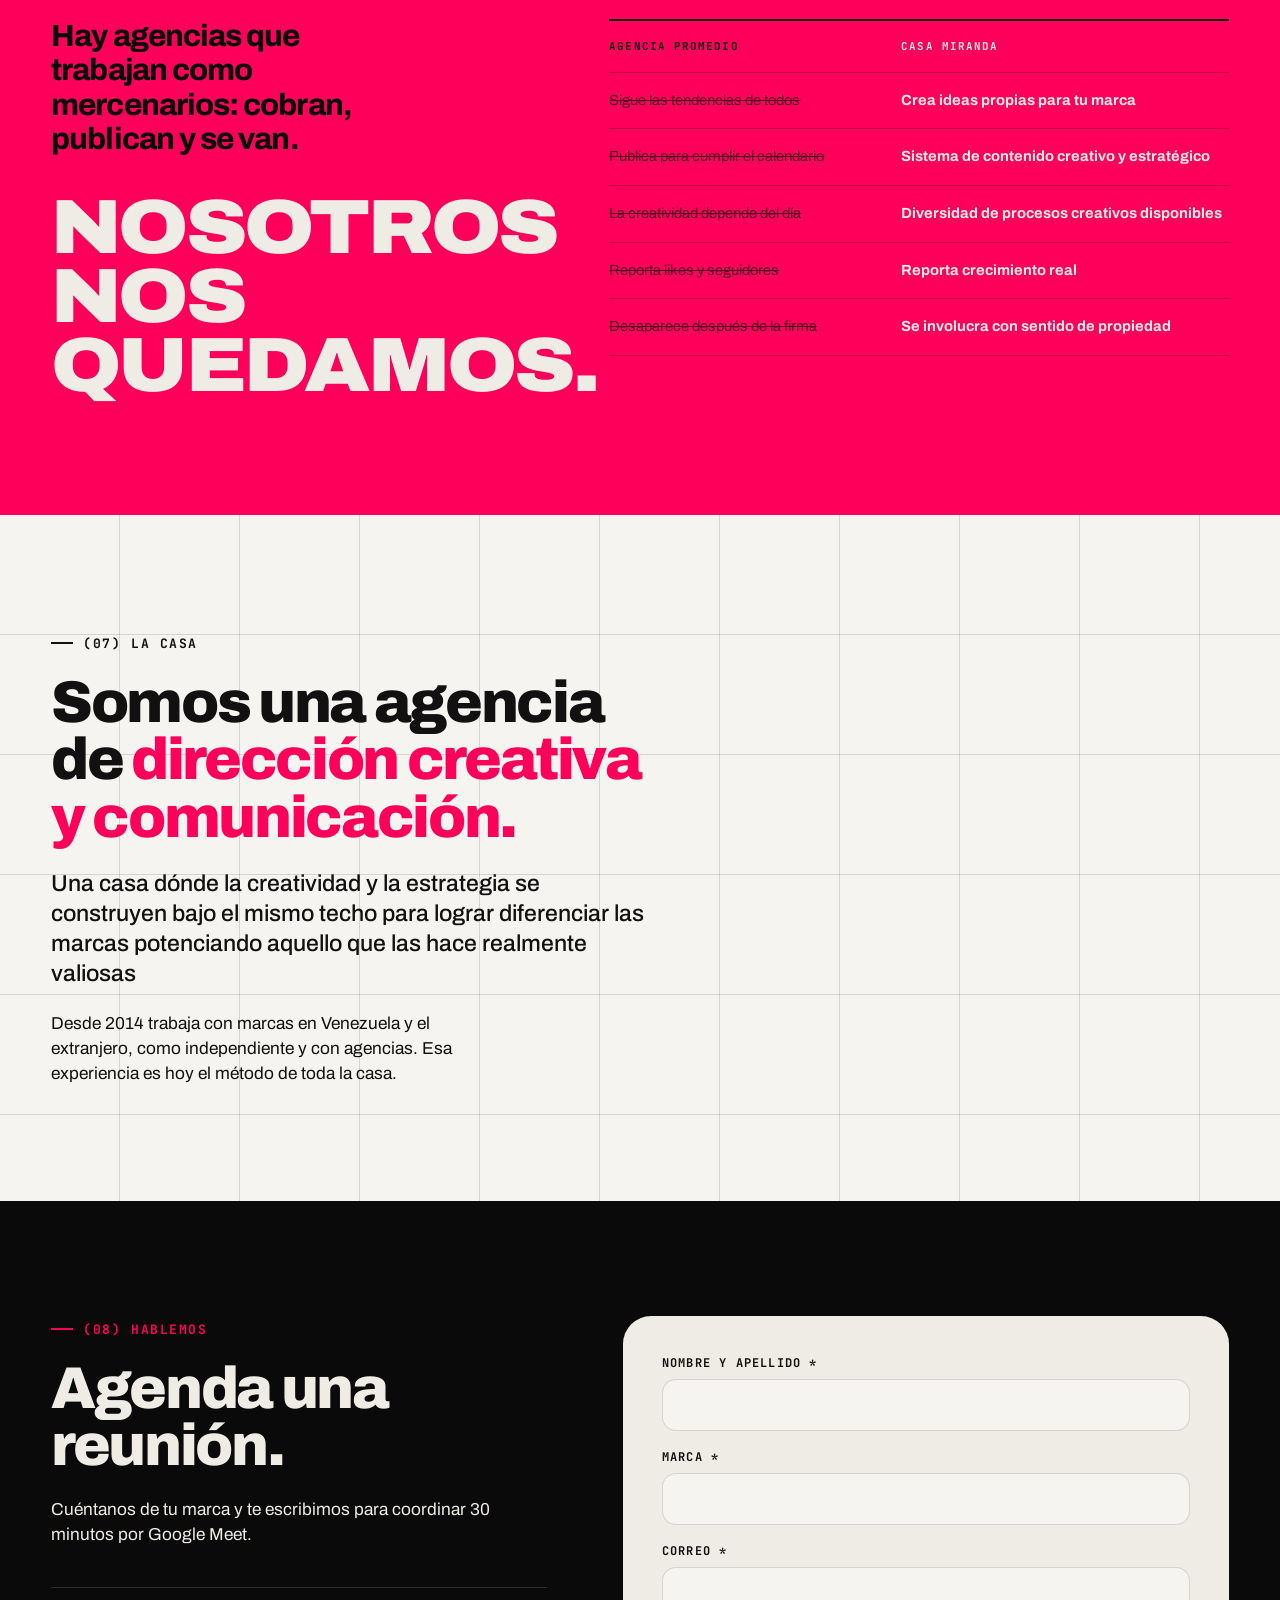
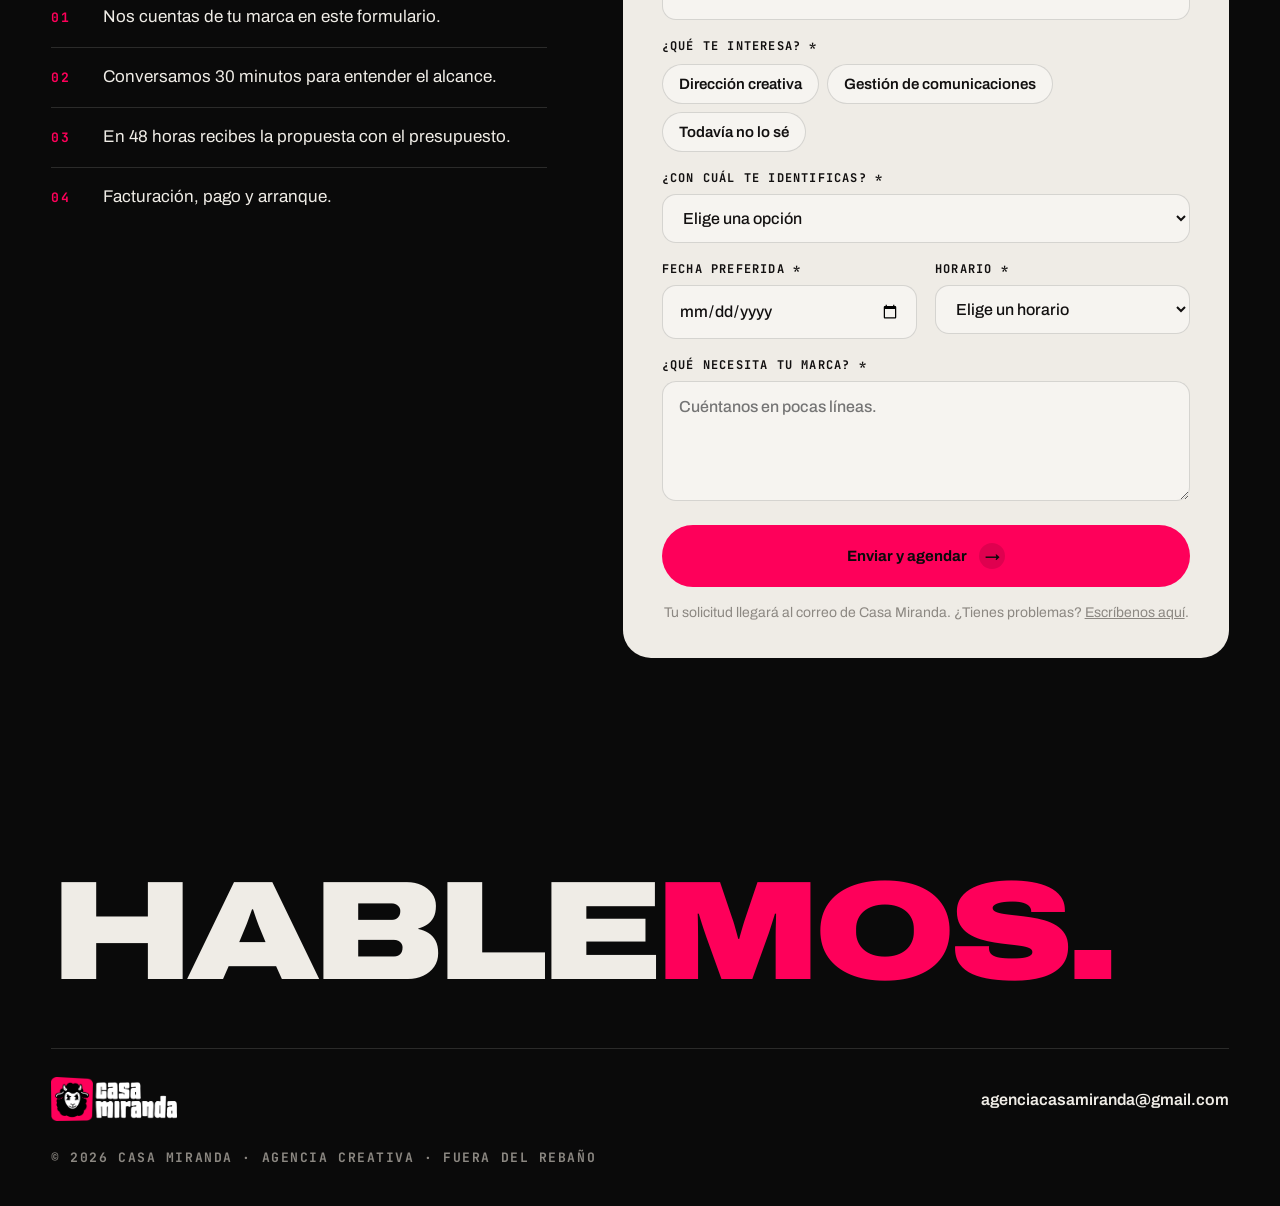
==== commit 8fe77435: "Integra GTM y Pixel de Meta con pagina de gracias" ====
--- a/index.html
+++ b/index.html
@@ -18,9 +18,28 @@
 <link rel="preconnect" href="https://fonts.googleapis.com"><link rel="preconnect" href="https://fonts.gstatic.com" crossorigin>
 <link href="https://fonts.googleapis.com/css2?family=Archivo:wdth,wght@62..125,400..900&family=JetBrains+Mono:wght@500;700&family=Caveat:wght@600&display=swap" rel="stylesheet">
 <link rel="stylesheet" href="styles.css">
+<script>
+window.dataLayer = window.dataLayer || [];
+function gtag(){dataLayer.push(arguments);}
+gtag('js', new Date());
+</script>
+<script async src="https://www.googletagmanager.com/gtm.js?id=GTM-PJ54HZ7G"></script>
+<script>
+!function(f,b,e,v,n,t,s)
+{if(f.fbq)return;n=f.fbq=function(){n.callMethod?
+n.callMethod.apply(n,arguments):n.queue.push(arguments)};
+if(!f._fbq)f._fbq=n;n.push=n;n.loaded=!0;n.version='2.0';
+n.queue=[];t=b.createElement(e);t.async=!0;
+t.src=v;s=b.getElementsByTagName(e)[0];
+s.parentNode.insertBefore(t,s)}(window,document,'script',
+'https://connect.facebook.net/en_US/fbevents.js');
+fbq('init', '193159798227464');
+fbq('track', 'PageView');
+</script>
 <noscript><style>.revela{opacity:1!important;transform:none!important}</style></noscript>
 </head>
 <body>
+<noscript><img height="1" width="1" style="display:none" src="https://www.facebook.com/tr?id=193159798227464&ev=PageView&noscript=1" alt=""></noscript>
 
 <div class="ticker" aria-hidden="true"><div class="ticker__pista">
   <span>Abrimos agenda para nuevas marcas</span><span>Estrategia y creatividad bajo el mismo techo</span><span>Venezuela y el extranjero</span><span>Fuera del rebaño</span>
@@ -230,10 +249,6 @@
     <p class="formulario__error" id="f-error" role="alert" tabindex="-1"></p>
     <button type="submit" class="boton boton--rosa boton--ancho">Enviar y agendar <span class="flecha">→</span></button>
     <p class="formulario__nota">Tu solicitud llegará al correo de Casa Miranda. ¿Tienes problemas? <a href="#" data-correo>Escríbenos aquí</a>.</p>
-    <div class="formulario__ok" id="f-ok" role="status" aria-live="polite" tabindex="-1" hidden>
-      <p class="titulo titulo--chico">Solicitud enviada.</p>
-      <p>Tus datos se enviaron correctamente. Casa Miranda se pondrá en contacto contigo para coordinar la reunión.</p>
-    </div>
   </form>
 </section>
 
--- a/styles.css
+++ b/styles.css
@@ -211,6 +211,20 @@
 .visor video { max-height: 88vh; width: auto; max-width: 100%; border-radius: 22px; }
 .visor__cerrar { position: absolute; top: 18px; right: 18px; width: 48px; height: 48px; border-radius: 50%; border: 0; background: var(--rosa); color: var(--negro); font-size: 18px; cursor: pointer; }
 
+/* Confirmación de solicitud */
+.gracias-pagina { min-height: 100svh; display: flex; flex-direction: column; background-color: var(--papel); background-image: linear-gradient(var(--linea) 1px, transparent 1px), linear-gradient(90deg, var(--linea) 1px, transparent 1px); background-size: 120px 120px; background-position: -1px -1px; }
+.gracias-header { width: 100%; max-width: var(--max); margin: 0 auto; padding: 28px var(--m); }
+.gracias-logo { display: inline-block; }
+.gracias-logo img { width: auto; height: 36px; }
+.gracias-main { flex: 1; display: grid; place-items: center; padding: clamp(24px, 5vh, 60px) var(--m); }
+.gracias-contenido { position: relative; width: min(100%, 900px); padding: clamp(32px, 5vw, 64px); border: 1px solid var(--linea); border-radius: var(--radio); background: rgba(246,244,240,.9); box-shadow: 0 30px 90px -60px rgba(0,0,0,.4); }
+.gracias-etiqueta { margin-bottom: 24px; color: #ff0066; font-family: var(--mono); font-size: 13px; font-weight: 700; letter-spacing: .12em; text-transform: uppercase; }
+.gracias-titulo { max-width: 16ch; font-size: clamp(48px, 6.2vw, 88px); font-weight: 900; font-variation-settings: 'wdth' 112; line-height: .9; letter-spacing: -.045em; text-transform: uppercase; }
+.gracias-titulo em { color: #ff0066; font-style: normal; }
+.gracias-texto { max-width: 53ch; margin-top: 26px; font-size: clamp(17px, 1.8vw, 21px); line-height: 1.5; }
+.gracias-boton { margin-top: 34px; }
+.gracias-oveja { position: absolute; top: 24px; right: clamp(28px, 5vw, 64px); width: 64px; height: auto; }
+
 /* Aparición al hacer scroll */
 .revela { opacity: 0; transform: translateY(36px); transition: opacity .9s cubic-bezier(.2,.8,.2,1), transform .9s cubic-bezier(.2,.8,.2,1); }
 .revela.visto { opacity: 1; transform: none; }
@@ -229,7 +243,6 @@
   .hero { min-height: calc(100svh - 100px); gap: clamp(20px, 4svh, 36px); padding-block: clamp(24px, 4svh, 48px); }
   .hero__rebano { width: min(100%, 46svh); }
   .hero__nota { display: none; }
-  .rebano img:nth-child(n+16) { display: none; }
 }
 @media (max-width: 560px) {
   .metodo__lista { grid-template-columns: repeat(2, minmax(0, 1fr)) !important; gap: 10px; }
@@ -254,6 +267,15 @@
   .caso { scroll-snap-align: start; }
 }
 @media (max-width: 560px) {
+  .gracias-header { padding: 18px 16px; }
+  .gracias-logo img { height: 30px; }
+  .gracias-main { padding: 24px 16px; }
+  .gracias-contenido { padding: 64px 24px 30px; border-radius: 20px; }
+  .gracias-oveja { top: 22px; right: 22px; width: 42px; }
+  .gracias-etiqueta { margin-bottom: 18px; font-size: 11px; }
+  .gracias-titulo { font-size: clamp(42px, 12vw, 60px); }
+  .gracias-texto { margin-top: 20px; font-size: 16px; }
+  .gracias-boton { margin-top: 26px; }
   .nav { padding: 10px 16px 8px; flex-wrap: wrap; gap: 8px 12px; }
   .nav .boton { font-size: 13px; padding: 8px 8px 8px 14px; gap: 6px; }
   .nav__logo img { height: 28px; }
@@ -281,7 +303,6 @@
   .hero__acciones .boton { justify-content: center; width: 100%; padding: 14px 12px; text-align: center; }
   .hero__rebano { width: min(calc(100% - 8px), 34svh); max-width: 420px; margin: 0 auto; padding: 12px; border-radius: 20px; }
   .rebano { gap: 6px; }
-  .rebano img:nth-child(n+11) { display: none; }
   .sticker--1 { left: -6px; } .sticker--2 { right: -4px; }
   .sticker { font-size: 11px; padding: 8px 10px; }
   .bloque { padding-top: 64px; padding-bottom: 64px; }
@@ -319,8 +340,22 @@
 }
 @media (max-width: 560px) and (max-height: 720px) {
   .hero__rebano { width: min(calc(100% - 8px), 26svh); padding: 10px; }
-  .rebano img:nth-child(n+6) { display: none; }
   .hero__acciones { margin-top: 14px; }
+}
+@media (max-width: 768px) {
+  .hero__rebano {
+    width: min(100%, 310px);
+    max-width: 310px;
+    min-height: 320px;
+    aspect-ratio: 1 / 1;
+    margin: 24px auto;
+    padding: 20px;
+  }
+  .rebano { gap: 5px; }
+  .rebano img { display: block; }
+  .sticker { font-size: 10px; padding: 7px 10px; }
+  .sticker--1 { top: -10px; left: -10px; }
+  .sticker--2 { right: -10px; bottom: -10px; }
 }
 @media (prefers-reduced-motion: reduce) {
   *, *::before, *::after { animation: none !important; transition: none !important; }
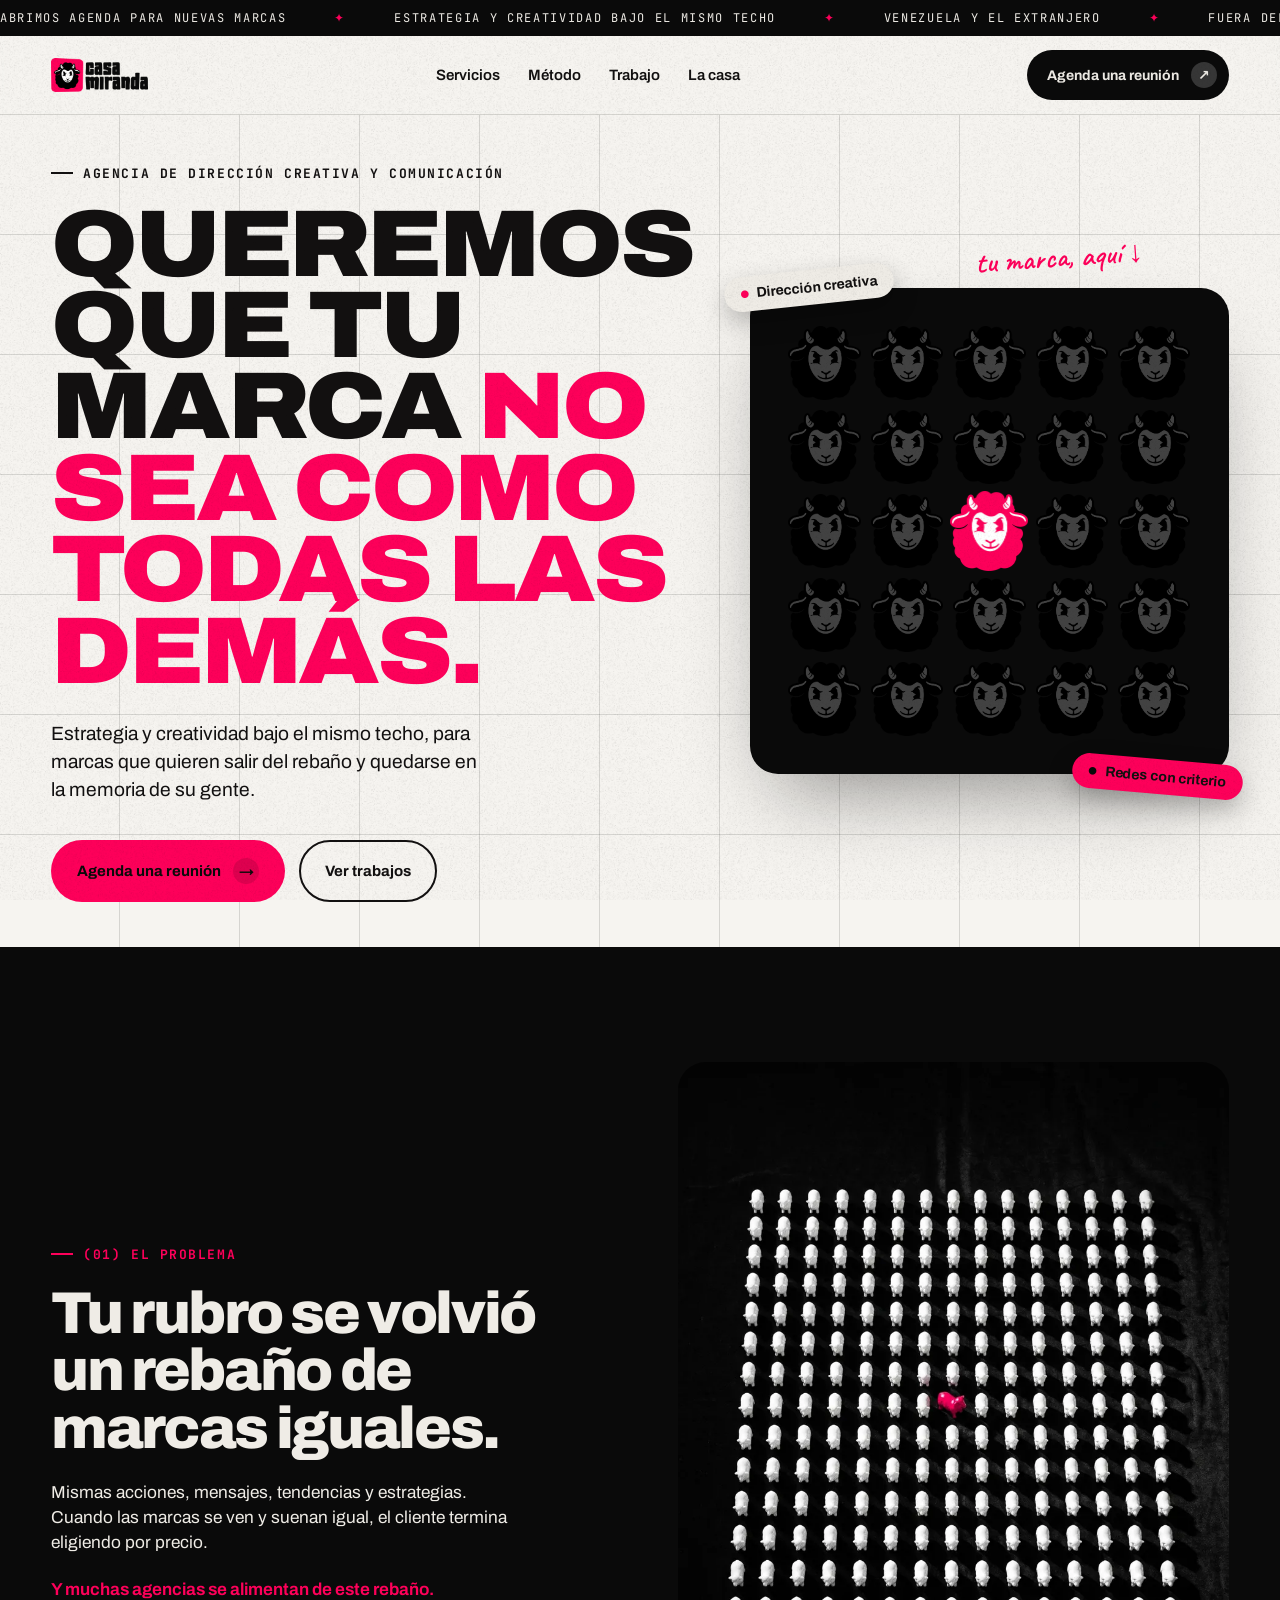
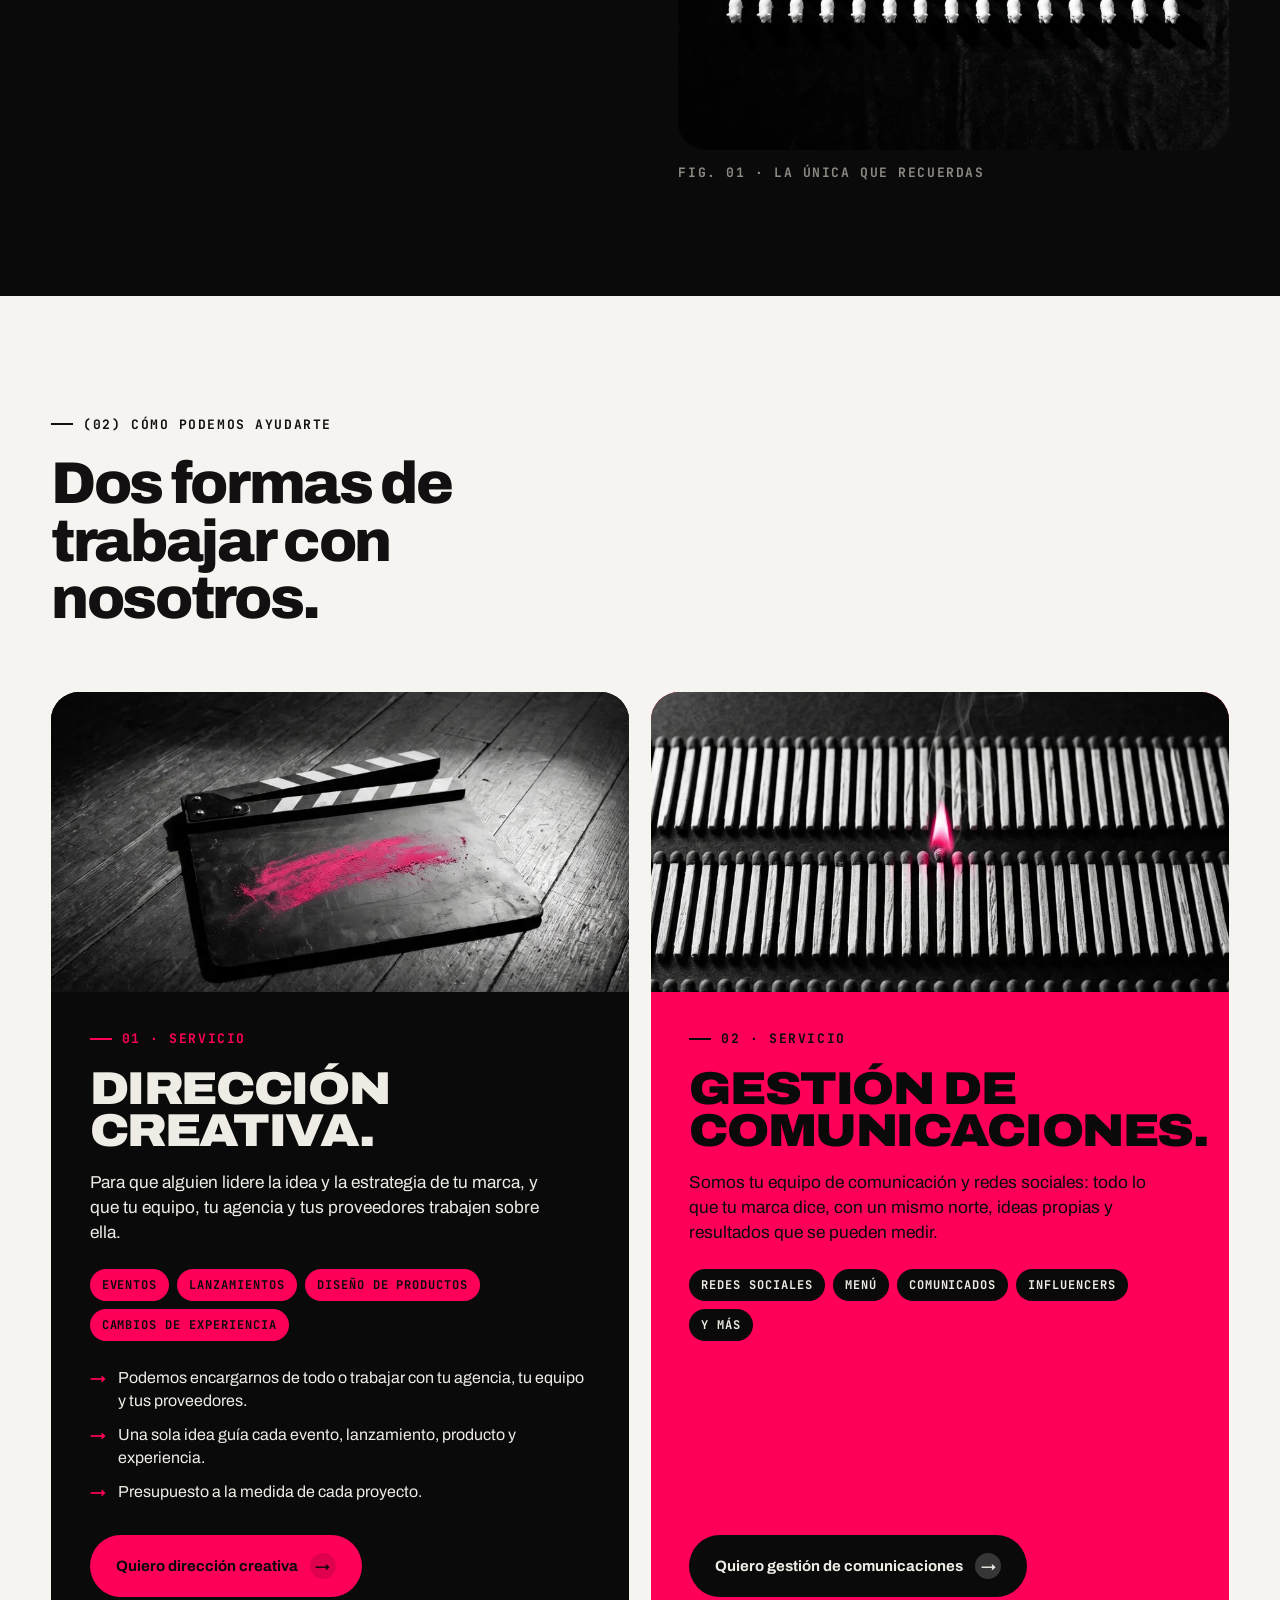
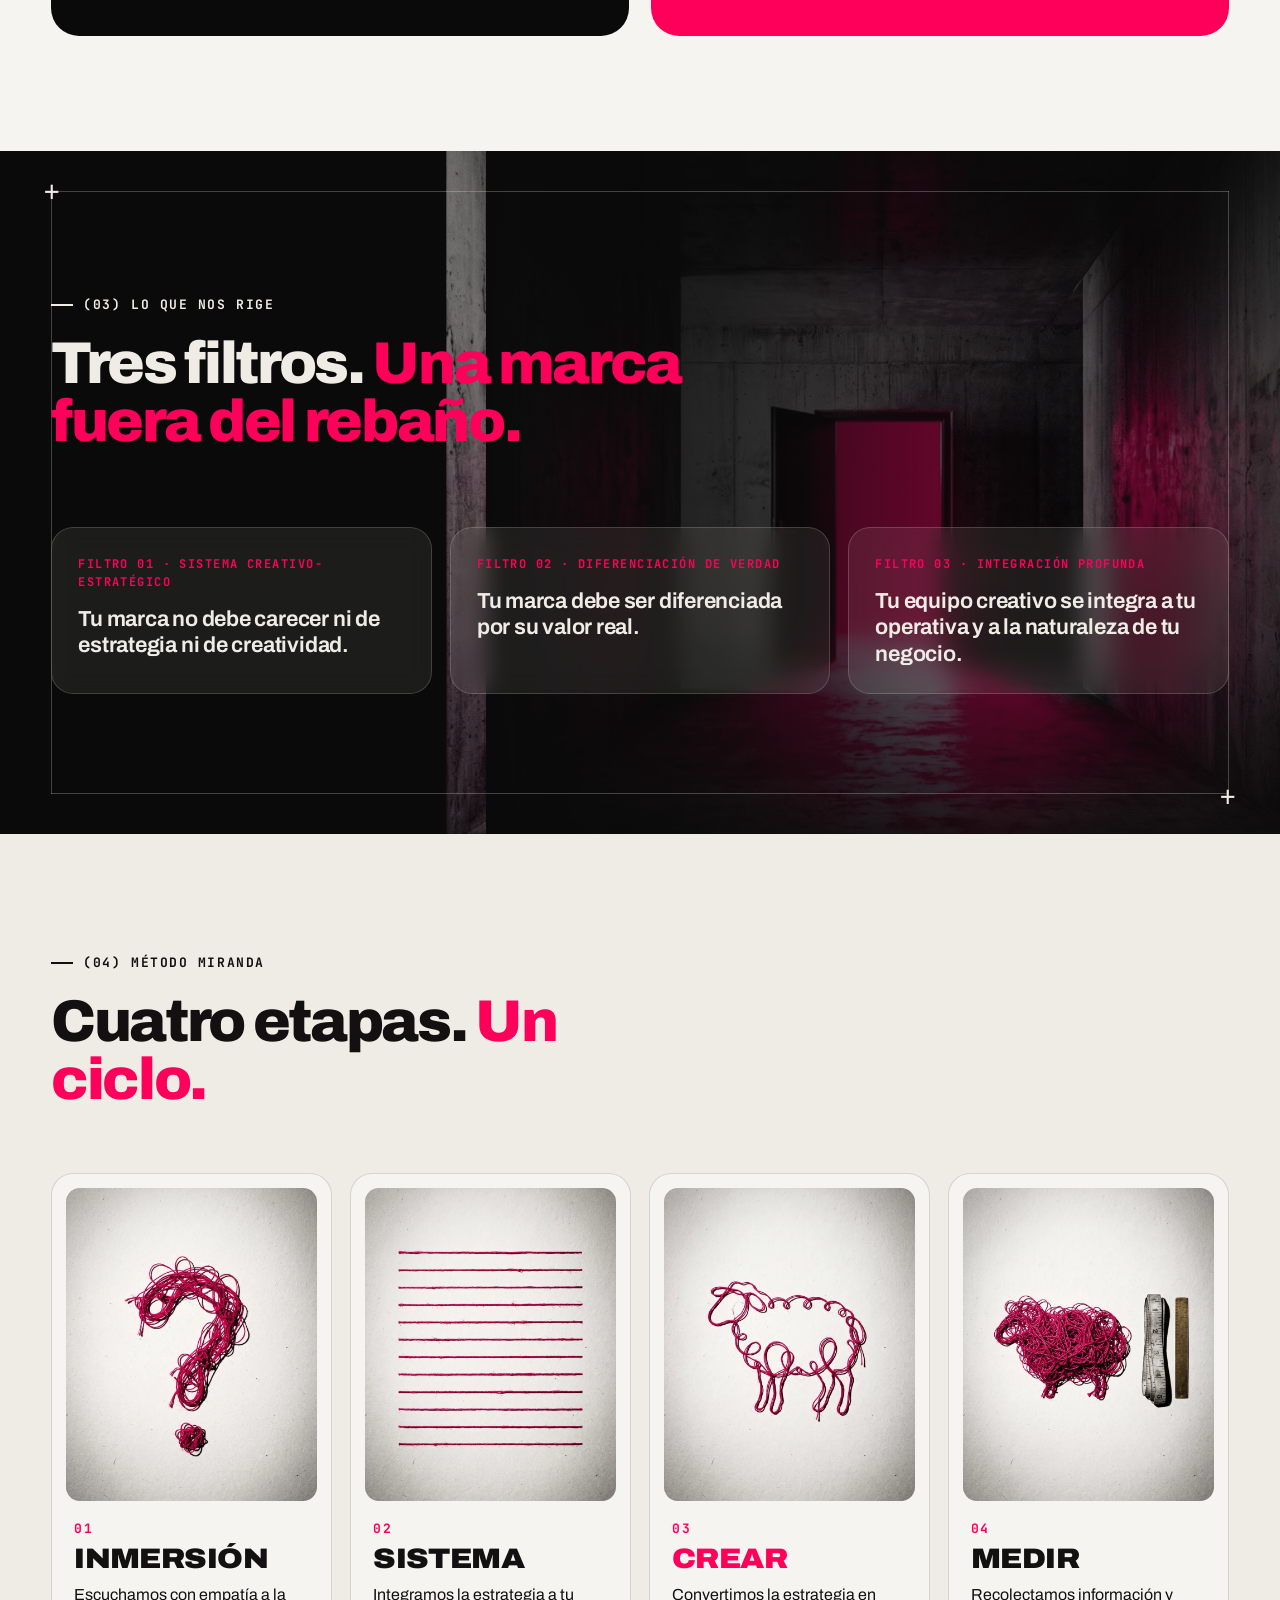
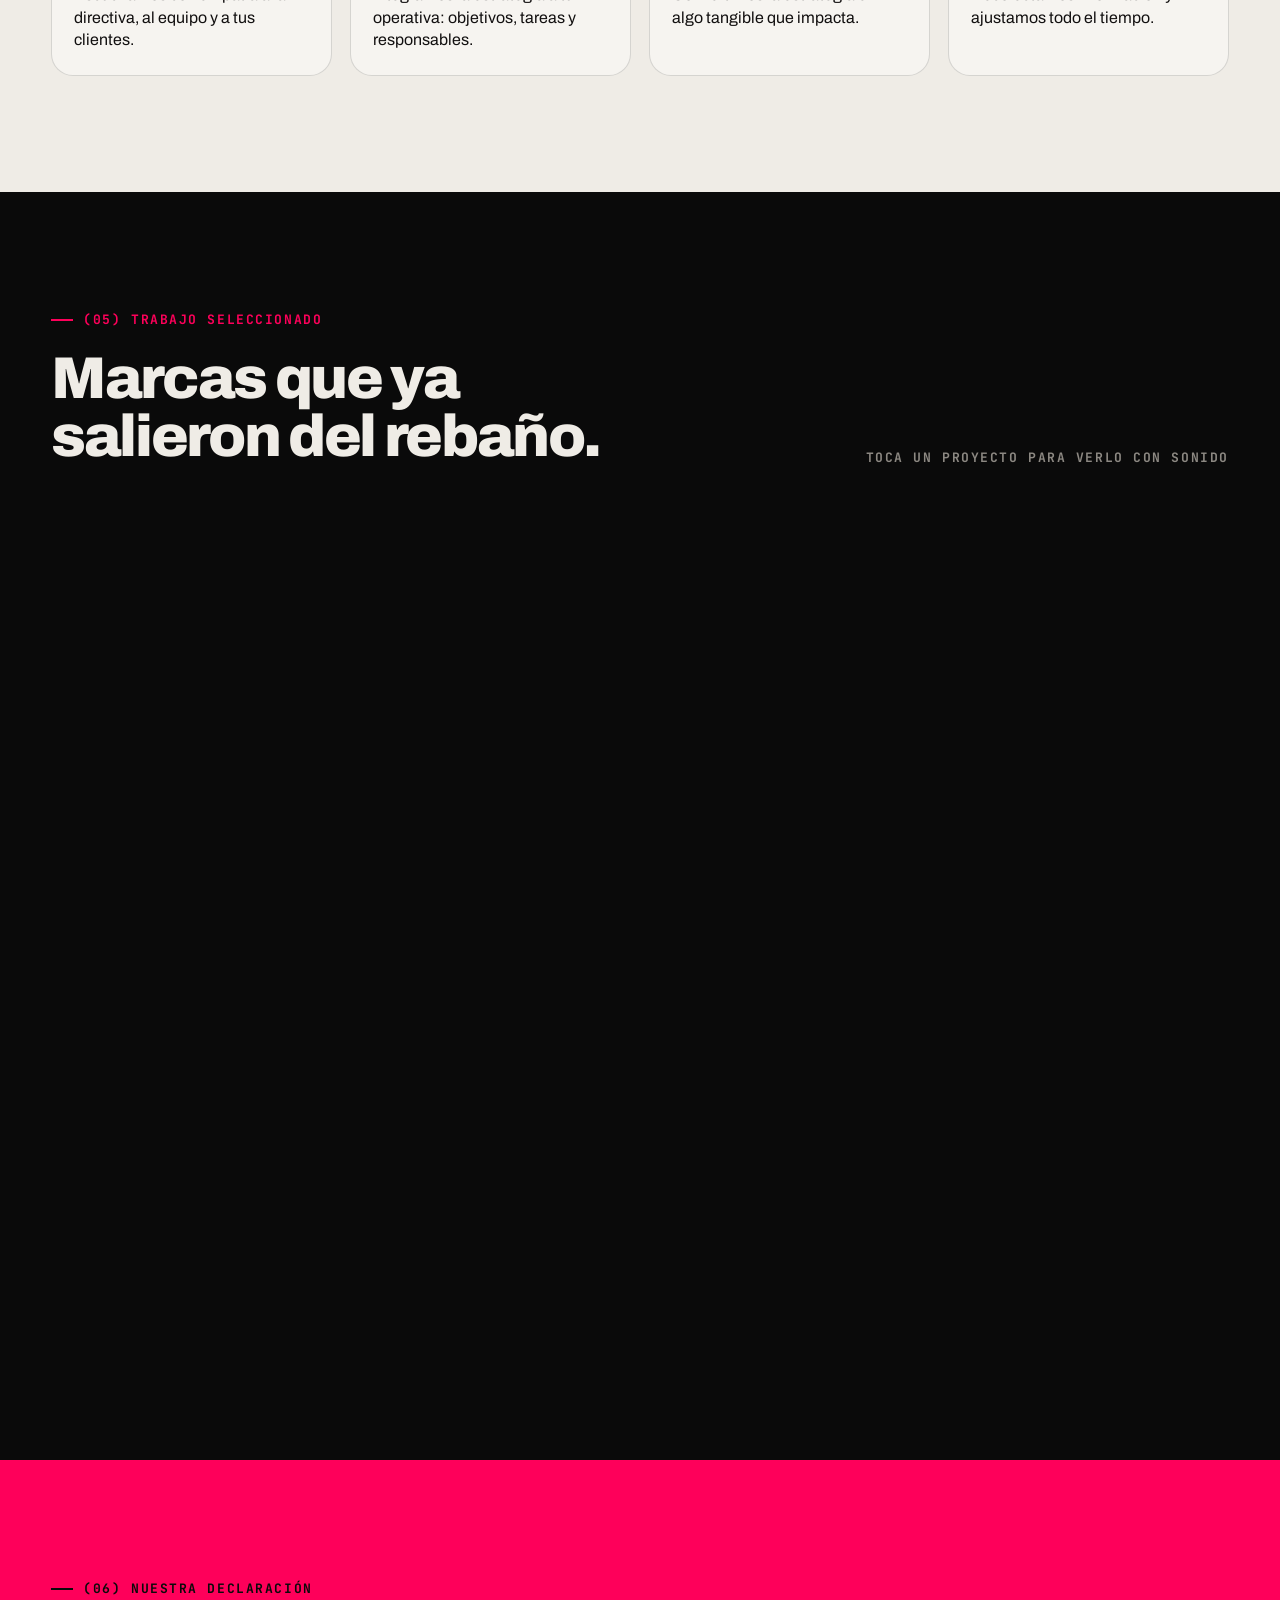
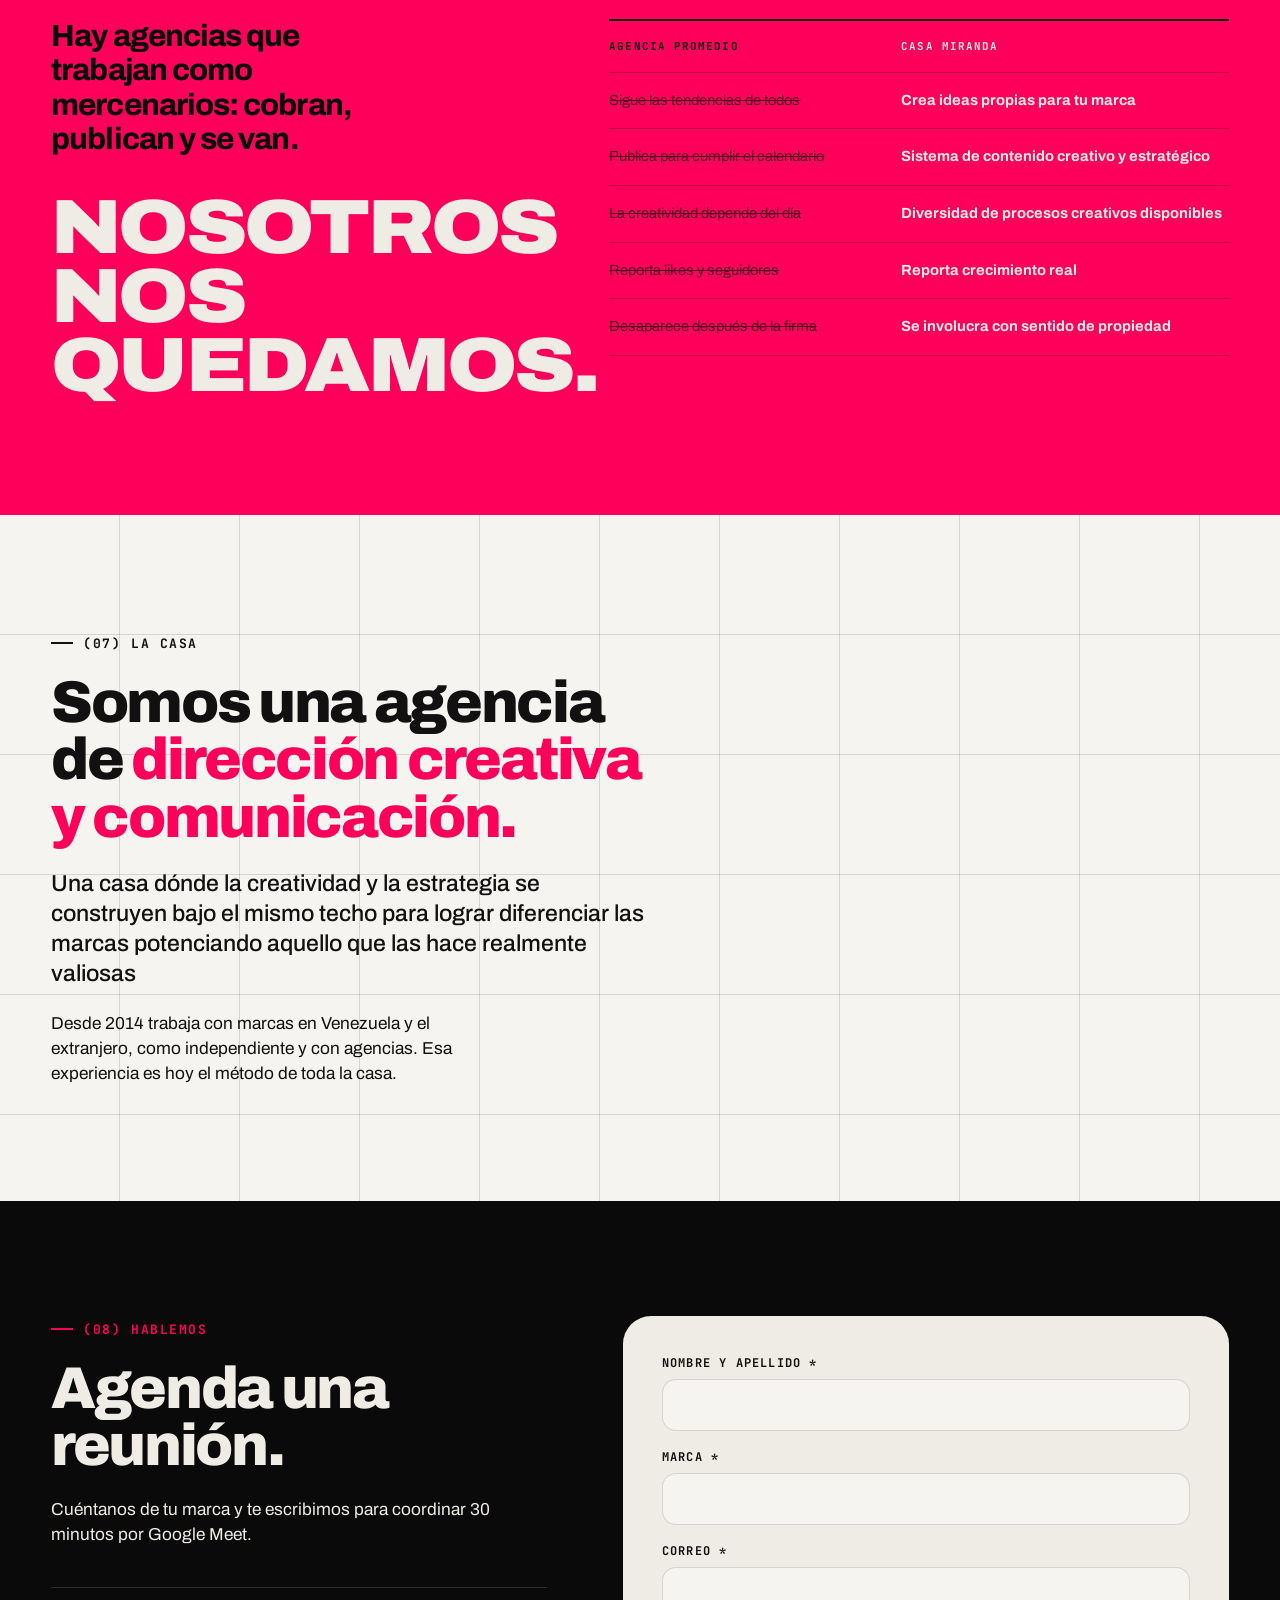
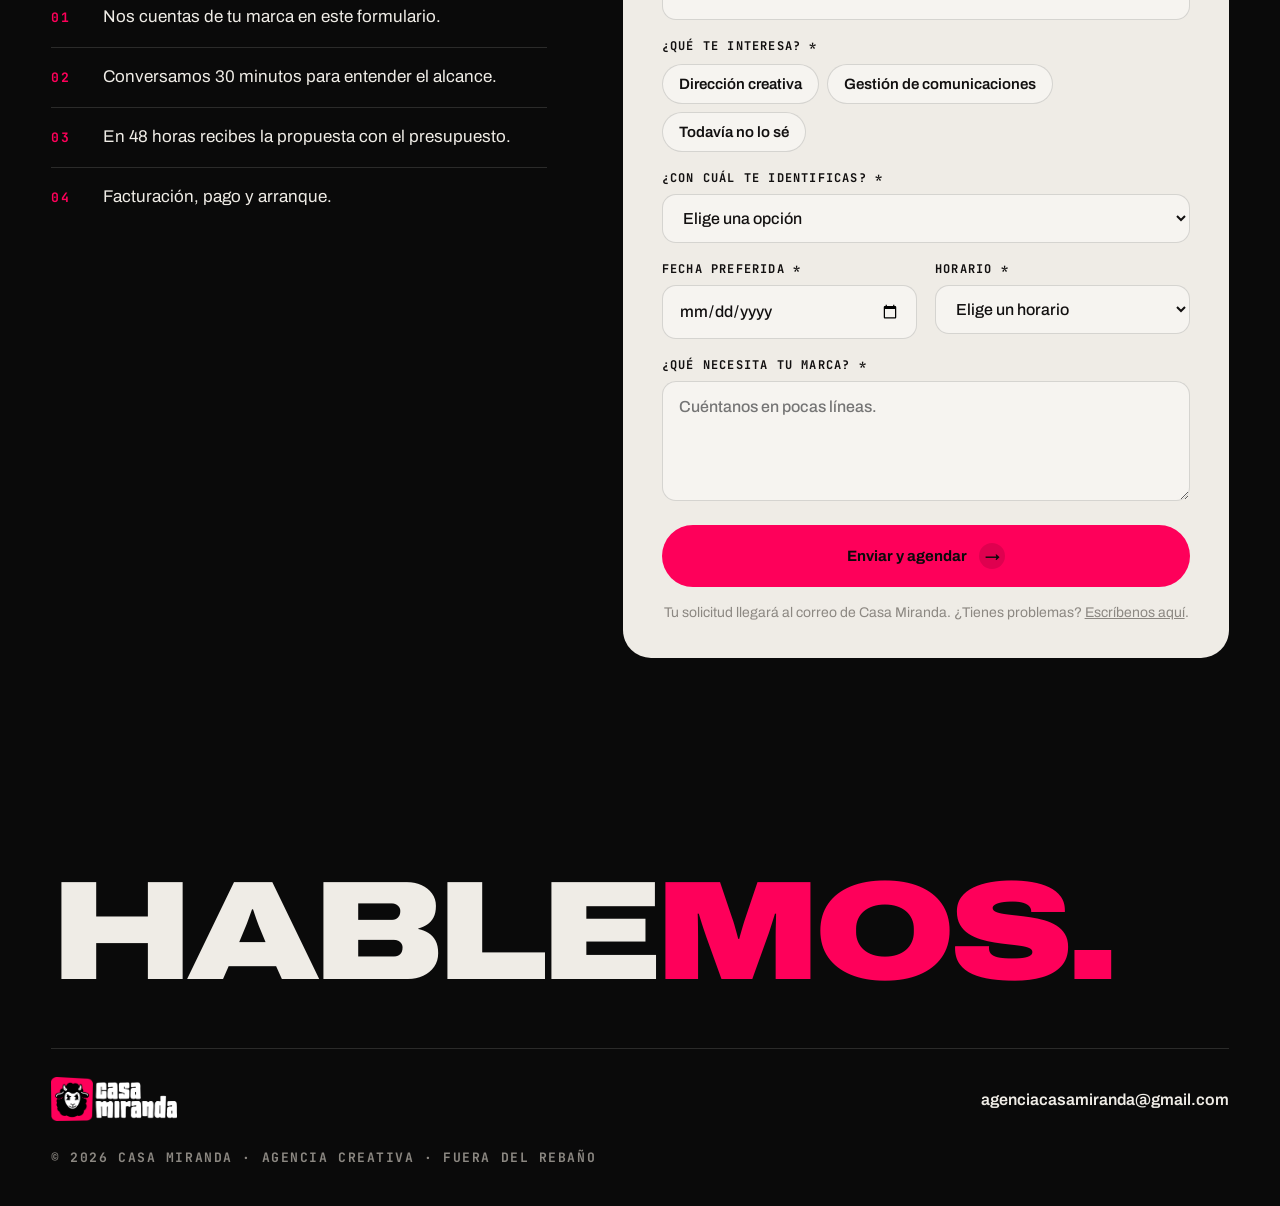
==== commit 63d11303: "Actualiza Pixel y ajustes móviles Co-authored-by: Copilot <223556219+Copilot@users.noreply.github.co" ====
--- a/index.html
+++ b/index.html
@@ -33,13 +33,13 @@
 t.src=v;s=b.getElementsByTagName(e)[0];
 s.parentNode.insertBefore(t,s)}(window,document,'script',
 'https://connect.facebook.net/en_US/fbevents.js');
-fbq('init', '193159798227464');
+fbq('init', '1110024418749748');
 fbq('track', 'PageView');
 </script>
 <noscript><style>.revela{opacity:1!important;transform:none!important}</style></noscript>
 </head>
 <body>
-<noscript><img height="1" width="1" style="display:none" src="https://www.facebook.com/tr?id=193159798227464&ev=PageView&noscript=1" alt=""></noscript>
+<noscript><img height="1" width="1" style="display:none" src="https://www.facebook.com/tr?id=1110024418749748&ev=PageView&noscript=1" alt=""></noscript>
 
 <div class="ticker" aria-hidden="true"><div class="ticker__pista">
   <span>Abrimos agenda para nuevas marcas</span><span>Estrategia y creatividad bajo el mismo techo</span><span>Venezuela y el extranjero</span><span>Fuera del rebaño</span>
--- a/styles.css
+++ b/styles.css
@@ -223,6 +223,7 @@
 .gracias-titulo em { color: #ff0066; font-style: normal; }
 .gracias-texto { max-width: 53ch; margin-top: 26px; font-size: clamp(17px, 1.8vw, 21px); line-height: 1.5; }
 .gracias-boton { margin-top: 34px; }
+.gracias-redireccion { margin-top: 14px; color: var(--piedra); font-size: 13px; line-height: 1.4; }
 .gracias-oveja { position: absolute; top: 24px; right: clamp(28px, 5vw, 64px); width: 64px; height: auto; }
 
 /* Aparición al hacer scroll */
@@ -343,6 +344,74 @@
   .hero__acciones { margin-top: 14px; }
 }
 @media (max-width: 768px) {
+  .trabajo__grid {
+    grid-template-columns: minmax(0, 1fr);
+    overflow: visible;
+    scroll-snap-type: none;
+  }
+  .caso {
+    width: 100%;
+    max-width: 310px;
+    min-width: 0;
+    margin: 0 auto;
+  }
+  .caso__marco {
+    width: 100%;
+    height: auto;
+    aspect-ratio: 9 / 16;
+    border-radius: var(--radio);
+  }
+  .caso__marco video,
+  .caso__marco iframe {
+    display: block;
+    width: 100%;
+    height: 100%;
+    object-fit: cover;
+  }
+  .formulario {
+    width: 100%;
+    max-width: 100%;
+    min-width: 0;
+    grid-template-columns: minmax(0, 1fr);
+  }
+  .campo,
+  .campo--mitad,
+  .formulario .boton,
+  .formulario__nota,
+  .formulario__error {
+    grid-column: 1 / -1;
+  }
+  .formulario > *,
+  .campo,
+  .campo--mitad {
+    width: 100%;
+    max-width: 100%;
+    min-width: 0;
+  }
+  .campo input,
+  .campo select,
+  .campo textarea {
+    box-sizing: border-box;
+    width: 100%;
+    max-width: 100%;
+    min-width: 0;
+  }
+  .opciones input {
+    width: 1px;
+    max-width: 1px;
+    min-width: 1px;
+    height: 1px;
+  }
+  .metodo,
+  .metodo__lista,
+  .paso {
+    height: auto;
+    min-height: 0;
+    overflow: visible;
+  }
+  .paso p {
+    overflow-wrap: anywhere;
+  }
   .hero__rebano {
     width: min(100%, 310px);
     max-width: 310px;
